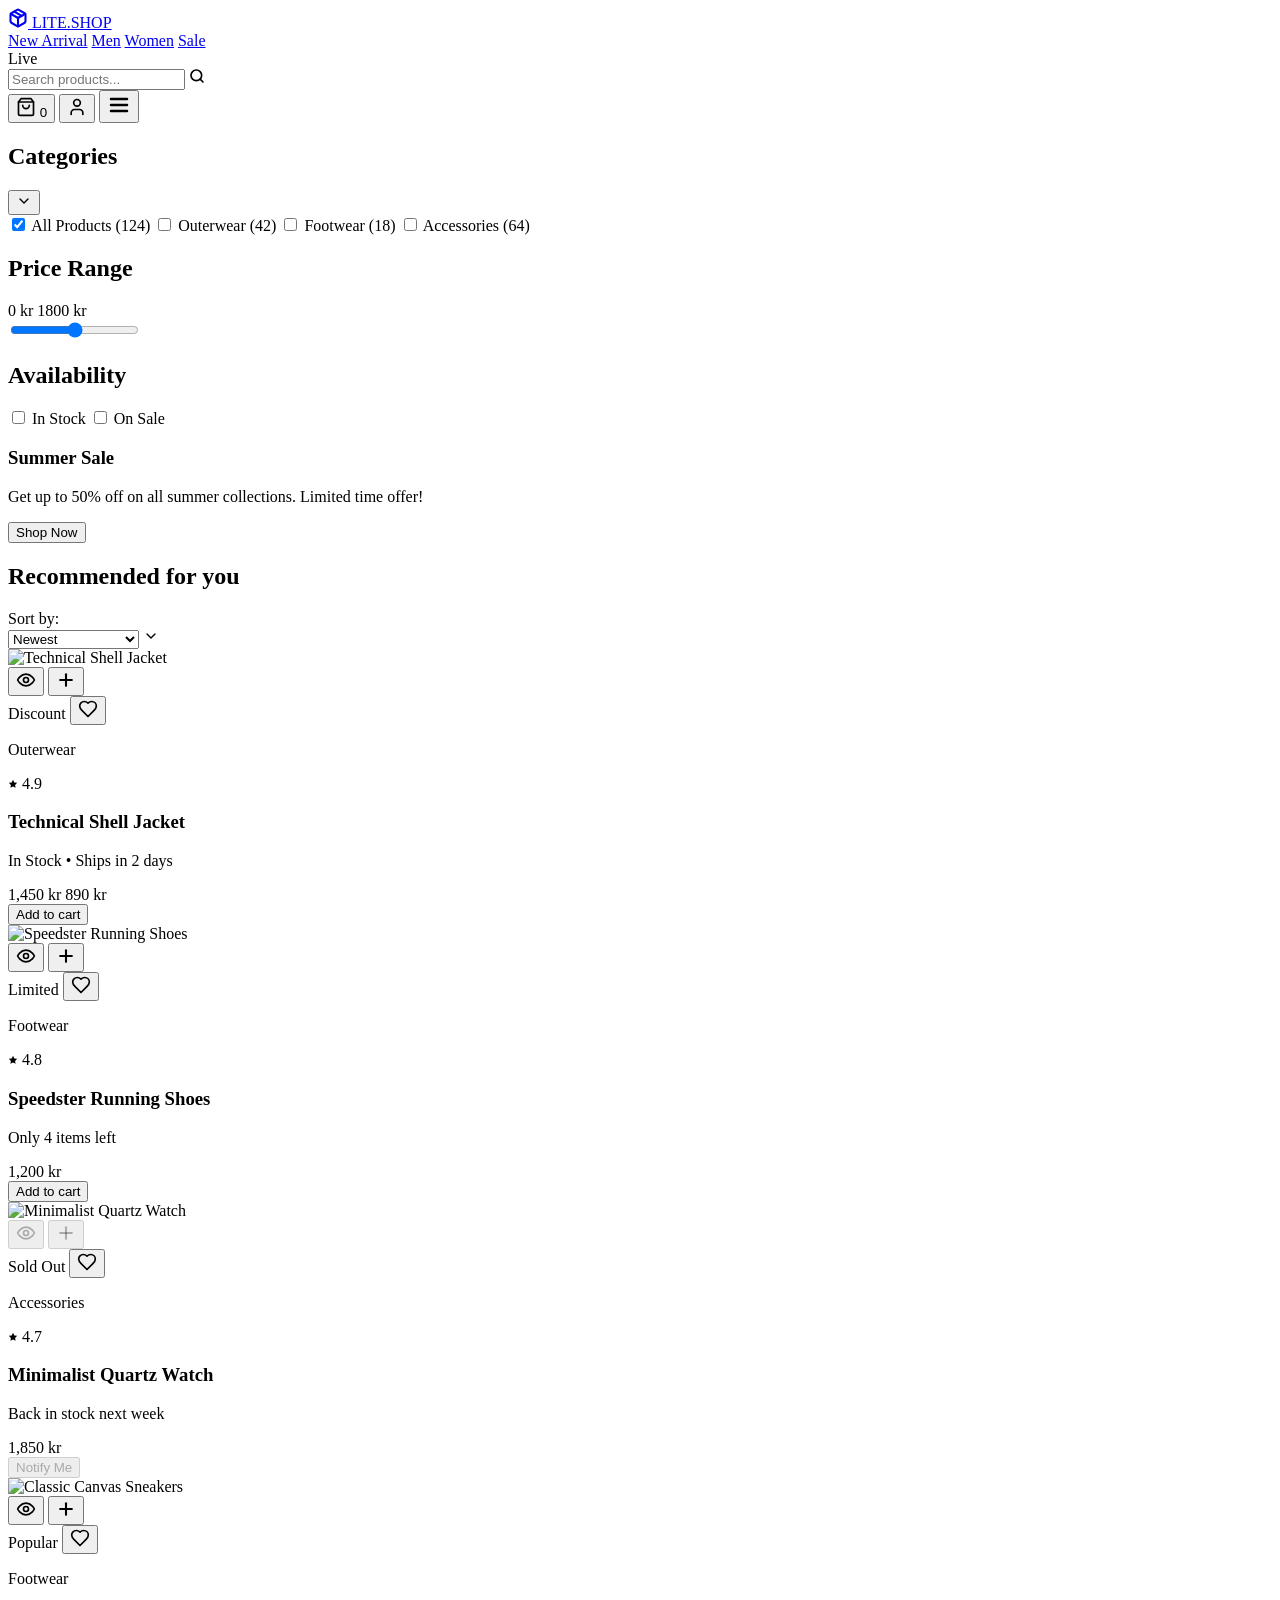
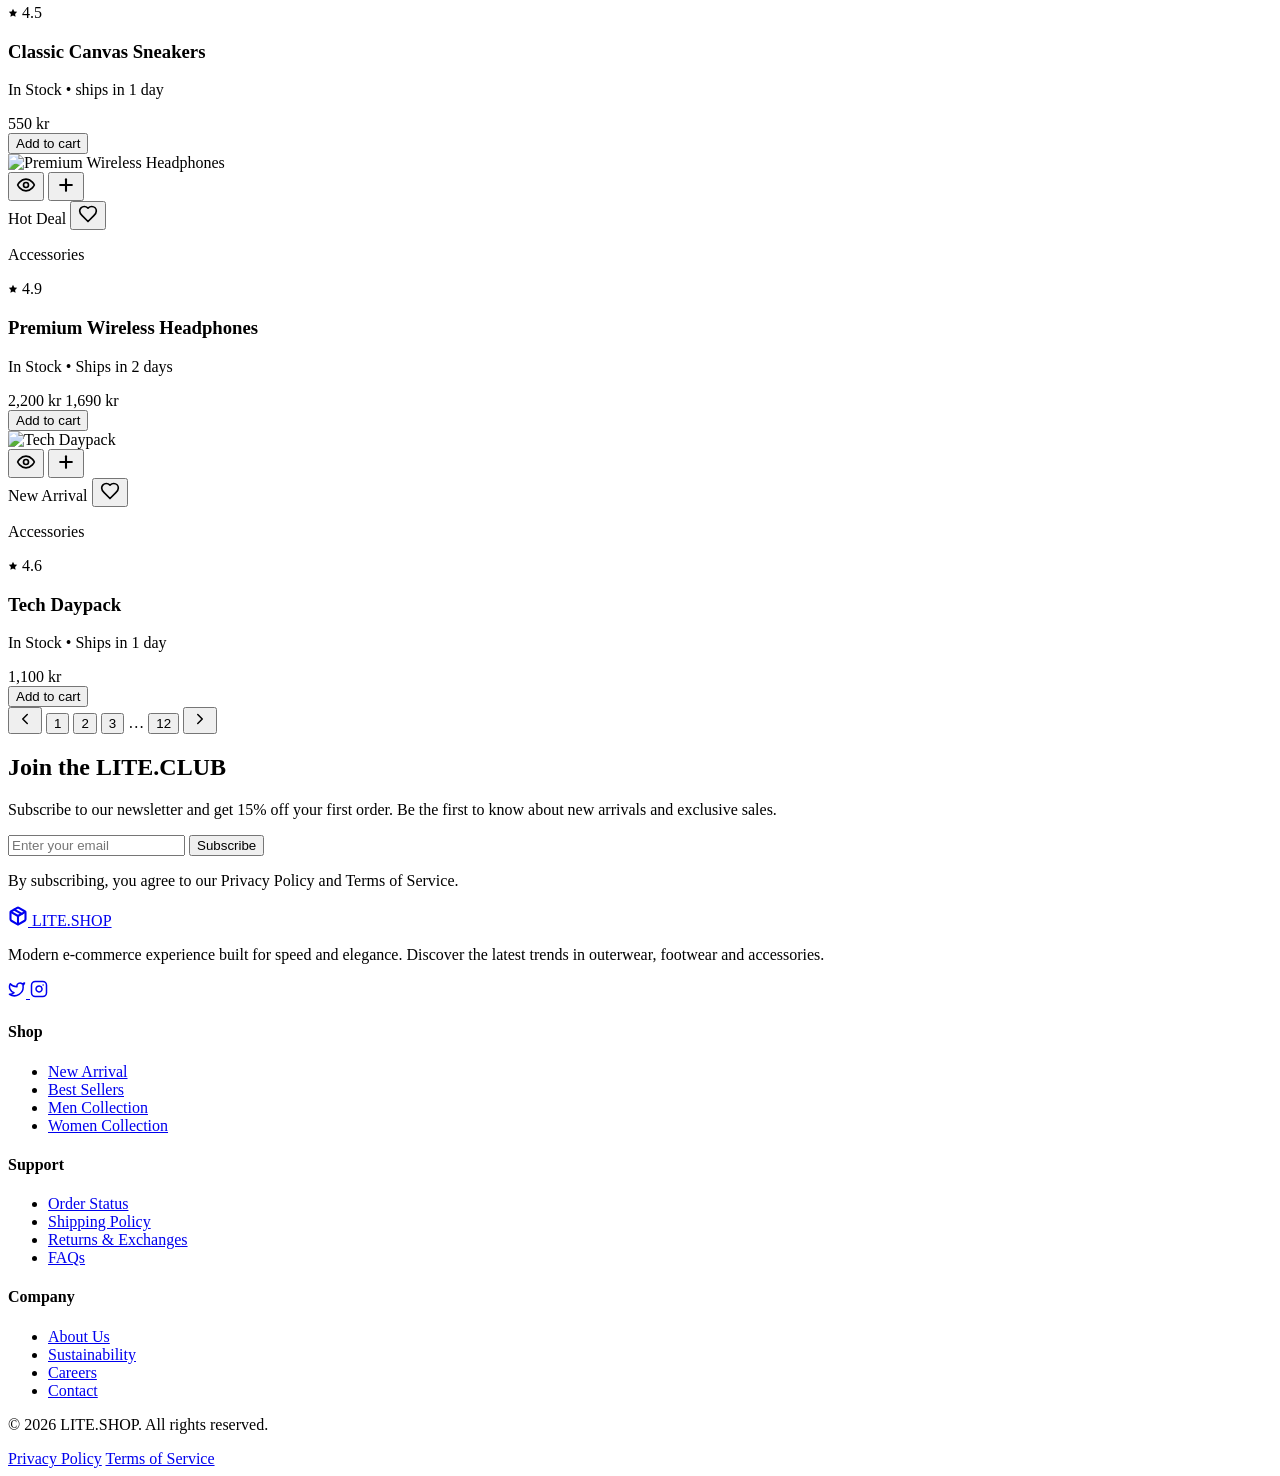
==== index.html @ edf7465b "Workshop files added" ====
<!-- 00-tailwind-css-presentation.html -->
<!doctype html>
<html lang="en">
<head>
    <meta charset="UTF-8"/>
    <meta name="viewport" content="width=device-width, initial-scale=1.0"/>
    <title>LITE.SHOP — Product Listing</title>

    <!-- Tailwind CDN (utilities) -->
    <script src="https://cdn.tailwindcss.com"></script>

</head>

<body class="min-h-screen bg-slate-100/30 text-slate-950 antialiased font-sans">
<!-- =========================================================
  Header
========================================================== -->
<header class="sticky top-0 z-40 border-b border-blue-700/30 bg-blue-600 shadow-lg shadow-blue-900/10">
    <div class="mx-auto max-w-7xl px-4 sm:px-6 lg:px-8">
        <div class="flex h-16 items-center justify-between">
            <!-- Logo -->
            <a href="#" class="flex items-center gap-2 font-bold tracking-tight text-white">
            <span class="inline-flex h-8 w-8 items-center justify-center rounded-lg bg-white text-blue-600 shadow-md">
              <svg xmlns="http://www.w3.org/2000/svg" width="20" height="20" viewBox="0 0 24 24" fill="none"
                   stroke="currentColor" stroke-width="2.5" stroke-linecap="round" stroke-linejoin="round"><path
                      d="m7.5 4.27 9 5.15"/><path
                      d="M21 8a2 2 0 0 0-1-1.73l-7-4a2 2 0 0 0-2 0l-7 4A2 2 0 0 0 3 8v8a2 2 0 0 0 1 1.73l7 4a2 2 0 0 0 2 0l7-4A2 2 0 0 0 21 16Z"/><path
                      d="m3.3 7 8.7 5 8.7-5"/><path d="M12 22V12"/></svg>
            </span>
                <span class="text-xl tracking-tighter uppercase font-black">LITE.SHOP</span>
            </a>

            <!-- Nav links -->
            <nav class="hidden md:flex items-center gap-8 text-sm font-bold text-blue-100">
                <a class="relative transition-colors duration-200 hover:text-white after:content-[''] after:absolute after:left-0 after:-bottom-1.5 after:w-full after:h-[2px] after:scale-x-0 after:origin-center after:bg-white after:transition-transform after:duration-300 hover:after:scale-x-100 after:rounded-full"
                   href="#">New Arrival</a>
                <a class="relative transition-colors duration-200 hover:text-white after:content-[''] after:absolute after:left-0 after:-bottom-1.5 after:w-full after:h-[2px] after:scale-x-0 after:origin-center after:bg-white after:transition-transform after:duration-300 hover:after:scale-x-100 after:rounded-full"
                   href="#">Men</a>
                <a class="relative transition-colors duration-200 hover:text-white after:content-[''] after:absolute after:left-0 after:-bottom-1.5 after:w-full after:h-[2px] after:scale-x-0 after:origin-center after:bg-white after:transition-transform after:duration-300 hover:after:scale-x-100 after:rounded-full"
                   href="#">Women</a>
                <a class="relative transition-colors duration-200 hover:text-white after:content-[''] after:absolute after:left-0 after:-bottom-1.5 after:w-full after:h-[2px] after:scale-x-0 after:origin-center after:bg-white after:transition-transform after:duration-300 hover:after:scale-x-100 after:rounded-full"
                   href="#">Sale</a>
            </nav>

            <!-- Right icons -->
            <div class="flex items-center gap-2">
                <!-- Status Indicator -->
                <div class="mr-4 hidden items-center gap-2 rounded-full bg-blue-500/30 px-3 py-1 lg:flex border border-blue-400/20">
                    <span class="relative flex h-2 w-2">
                        <span class="absolute inline-flex h-full w-full animate-ping rounded-full bg-blue-200 opacity-75"></span>
                        <span class="relative inline-flex h-2 w-2 rounded-full bg-blue-100"></span>
                    </span>
                    <span class="text-[10px] font-black uppercase tracking-widest text-blue-50">Live</span>
                </div>

                <!-- Search -->
                <div class="relative hidden sm:block">
                    <input id="search-input" type="text" placeholder="Search products..."
                           class="h-10 w-48 rounded-[0.75rem] bg-blue-500/30 pl-10 pr-4 text-xs font-medium text-blue-50 placeholder:text-blue-200/50 border border-blue-400/20 focus:bg-blue-500/50 focus:w-64 transition-all duration-300 outline-none">
                    <svg xmlns="http://www.w3.org/2000/svg" width="16" height="16" viewBox="0 0 24 24" fill="none"
                         stroke="currentColor" stroke-width="2.5" stroke-linecap="round" stroke-linejoin="round"
                         class="absolute left-3.5 top-3 text-blue-200">
                        <circle cx="11" cy="11" r="8"/>
                        <path d="m21 21-4.3-4.3"/>
                    </svg>
                </div>

                <!-- Cart -->
                <button type="button"
                        class="relative inline-flex h-10 w-10 items-center justify-center rounded-[0.75rem] bg-blue-500/30 text-blue-50 transition-all duration-200 hover:text-white hover:bg-blue-500/50 border border-blue-400/20"
                        aria-label="Cart" title="Cart">
                    <svg xmlns="http://www.w3.org/2000/svg" width="20" height="20" viewBox="0 0 24 24" fill="none"
                         stroke="currentColor" stroke-width="2" stroke-linecap="round" stroke-linejoin="round">
                        <path d="M6 2 3 6v14a2 2 0 0 0 2 2h14a2 2 0 0 0 2-2V6l-3-4Z"/>
                        <path d="M3 6h18"/>
                        <path d="M16 10a4 4 0 0 1-8 0"/>
                    </svg>
                    <!-- Cart Count Badge -->
                    <span id="cart-count"
                          class="absolute -top-1.5 -right-1.5 flex h-4 w-4 items-center justify-center rounded-full bg-red-500 text-[10px] font-bold text-white shadow-sm hidden">0</span>
                </button>

                <!-- User -->
                <button type="button"
                        class="inline-flex h-10 w-10 items-center justify-center rounded-[0.75rem] bg-blue-500/30 text-blue-50 transition-all duration-200 hover:text-white hover:bg-blue-500/50 border border-blue-400/20"
                        aria-label="Account" title="Account">
                    <svg xmlns="http://www.w3.org/2000/svg" width="20" height="20" viewBox="0 0 24 24" fill="none"
                         stroke="currentColor" stroke-width="2" stroke-linecap="round" stroke-linejoin="round">
                        <path d="M19 21v-2a4 4 0 0 0-4-4H9a4 4 0 0 0-4 4v2"/>
                        <circle cx="12" cy="7" r="4"/>
                    </svg>
                </button>

                <!-- Mobile Menu Button -->
                <button type="button"
                        class="md:hidden inline-flex h-10 w-10 items-center justify-center rounded-[0.75rem] bg-blue-500/30 text-blue-50 transition-all duration-200 hover:text-white hover:bg-blue-500/50 border border-blue-400/20"
                        aria-label="Menu" title="Menu">
                    <svg xmlns="http://www.w3.org/2000/svg" width="24" height="24" viewBox="0 0 24 24" fill="none"
                         stroke="currentColor" stroke-width="2.5" stroke-linecap="round" stroke-linejoin="round">
                        <line x1="4" x2="20" y1="12" y2="12"/>
                        <line x1="4" x2="20" y1="6" y2="6"/>
                        <line x1="4" x2="20" y1="18" y2="18"/>
                    </svg>
                </button>
            </div>
        </div>
    </div>
</header>

<!-- =========================================================
  Page Layout
========================================================== -->
<main class="mx-auto max-w-7xl px-4 py-6 sm:px-6 lg:px-8">
    <div class="grid grid-cols-1 gap-6 lg:grid-cols-12">
        <!-- =======================================================
          Sidebar Filters
        ======================================================== -->
        <aside class="lg:col-span-3 lg:sticky lg:top-20 self-start">
            <div class="border border-slate-200 rounded-[1.25rem] bg-slate-50/50 backdrop-blur-sm shadow-sm transition-all duration-300 hover:shadow-xl hover:border-blue-400 p-5">
                <!-- Categories -->
                <section aria-labelledby="filters-categories" class="space-y-4">
                    <div class="flex items-center justify-between">
                        <h2 id="filters-categories" class="text-sm font-bold text-slate-900">Categories</h2>
                        <button type="button" class="lg:hidden text-slate-400 hover:text-blue-600 transition-colors">
                            <svg xmlns="http://www.w3.org/2000/svg" width="16" height="16" viewBox="0 0 24 24"
                                 fill="none" stroke="currentColor" stroke-width="2" stroke-linecap="round"
                                 stroke-linejoin="round">
                                <path d="m6 9 6 6 6-6"/>
                            </svg>
                        </button>
                    </div>

                    <div class="space-y-3">
                        <label class="flex items-center gap-3 cursor-pointer select-none">
                            <input type="checkbox" value="all"
                                   class="category-filter h-[1.125rem] w-[1.125rem] rounded-[0.375rem] border border-slate-200 accent-blue-600 cursor-pointer"
                                   checked/>
                            <span class="flex-1 text-sm text-slate-700">All Products <span
                                    class="text-slate-400 font-normal">(124)</span></span>
                        </label>

                        <label class="flex items-center gap-3 cursor-pointer select-none">
                            <input type="checkbox" value="Outerwear"
                                   class="category-filter h-[1.125rem] w-[1.125rem] rounded-[0.375rem] border border-slate-200 accent-blue-600 cursor-pointer"/>
                            <span class="flex-1 text-sm text-slate-700 font-medium">Outerwear <span
                                    class="text-slate-400 font-normal">(42)</span></span>
                        </label>

                        <label class="flex items-center gap-3 cursor-pointer select-none">
                            <input type="checkbox" value="Footwear"
                                   class="category-filter h-[1.125rem] w-[1.125rem] rounded-[0.375rem] border border-slate-200 accent-blue-600 cursor-pointer"/>
                            <span class="flex-1 text-sm text-slate-700 font-medium">Footwear <span
                                    class="text-slate-400 font-normal">(18)</span></span>
                        </label>

                        <label class="flex items-center gap-3 cursor-pointer select-none">
                            <input type="checkbox" value="Accessories"
                                   class="category-filter h-[1.125rem] w-[1.125rem] rounded-[0.375rem] border border-slate-200 accent-blue-600 cursor-pointer"/>
                            <span class="flex-1 text-sm text-slate-700 font-medium">Accessories <span
                                    class="text-slate-400 font-normal">(64)</span></span>
                        </label>
                    </div>
                </section>

                <div class="my-5 h-px bg-slate-100"></div>

                <!-- Price Range -->
                <section aria-labelledby="filters-price" class="space-y-3">
                    <h2 id="filters-price" class="text-sm font-bold text-slate-900">Price Range</h2>

                    <div class="flex items-center justify-between text-xs text-slate-500">
                        <span>0 kr</span>
                        <span>1800 kr</span>
                    </div>

                    <input
                            type="range"
                            min="0"
                            max="1800"
                            value="900"
                            class="w-full accent-blue-500"
                            aria-label="Price range"
                    />
                </section>

                <div class="my-5 h-px bg-slate-100"></div>

                <!-- Availability -->
                <section aria-labelledby="filters-availability" class="space-y-4">
                    <h2 id="filters-availability" class="text-sm font-bold text-slate-900">Availability</h2>

                    <div class="space-y-3">
                        <label class="flex items-center gap-3 cursor-pointer select-none">
                            <input type="checkbox"
                                   class="h-[1.125rem] w-[1.125rem] rounded-[0.375rem] border border-slate-200 accent-blue-600 cursor-pointer"/>
                            <span class="flex-1 text-sm text-slate-700">In Stock</span>
                        </label>

                        <label class="flex items-center gap-3 cursor-pointer select-none">
                            <input type="checkbox"
                                   class="h-[1.125rem] w-[1.125rem] rounded-[0.375rem] border border-slate-200 accent-blue-600 cursor-pointer"/>
                            <span class="flex-1 text-sm text-slate-700">On Sale</span>
                        </label>
                    </div>
                </section>

                <!-- Promo Card -->
                <section class="mt-6">
                    <div class="rounded-[1.25rem] bg-gradient-to-br from-blue-600 to-amber-500 text-white overflow-hidden relative before:content-[''] before:absolute before:-top-[20%] before:-right-[10%] before:w-[200px] before:h-[200px] before:bg-[radial-gradient(circle,rgba(255,255,255,0.2)_0%,transparent_70%)] before:rounded-full p-6">
                        <h3 class="text-lg font-bold text-white">Summer Sale</h3>
                        <p class="mt-2 text-sm leading-relaxed opacity-90 text-white">
                            Get up to 50% off on all summer collections. Limited time offer!
                        </p>
                        <button type="button"
                                class="inline-flex items-center justify-center gap-2 rounded-[0.75rem] px-5 py-2.5 font-semibold bg-white text-blue-600 transition-all duration-200 hover:bg-slate-50 hover:shadow-lg hover:-translate-y-px mt-6 w-full shadow-lg border-none">
                            Shop Now
                        </button>
                    </div>
                </section>
            </div>
        </aside>

        <!-- =======================================================
          Main Content
        ======================================================== -->
        <section class="lg:col-span-9">
            <div class="border border-slate-200 rounded-[1.25rem] bg-slate-50/50 backdrop-blur-sm shadow-sm transition-all duration-300 hover:shadow-xl hover:border-blue-400 p-5">
                <!-- Title + Sort -->
                <div class="flex flex-col gap-3 sm:flex-row sm:items-center sm:justify-between">
                    <h1 class="text-xl font-bold tracking-tight text-slate-900">Recommended for you</h1>

                    <label class="inline-flex items-center gap-2 text-sm text-slate-600">
                        <span class="hidden sm:inline">Sort by:</span>
                        <div class="relative">
                            <select class="appearance-none border border-slate-200 bg-white rounded-[0.75rem] py-2 pl-3 pr-9 text-sm text-slate-950 transition-all duration-200 outline-none cursor-pointer focus:border-blue-400 focus:ring-4 focus:ring-blue-600/10">
                                <option selected>Newest</option>
                                <option>Price: Low to High</option>
                                <option>Price: High to Low</option>
                                <option>Best Selling</option>
                            </select>
                            <span class="pointer-events-none absolute inset-y-0 right-3 flex items-center text-slate-400">
                    <svg xmlns="http://www.w3.org/2000/svg" width="16" height="16" viewBox="0 0 24 24" fill="none"
                         stroke="currentColor" stroke-width="2" stroke-linecap="round" stroke-linejoin="round"><path
                            d="m6 9 6 6 6-6"/></svg>
                  </span>
                        </div>
                    </label>
                </div>

                <div class="mt-5 h-px bg-slate-100"></div>

                <!-- Product Grid -->
                <div id="product-grid" class="mt-6 grid grid-cols-1 gap-6 sm:grid-cols-2 lg:grid-cols-3">
                    <!-- Product Card 1 -->
                    <article
                            class="border border-slate-200 rounded-[1.25rem] bg-white p-3 transition-all duration-400 hover:border-blue-400 hover:shadow-[0_25px_50px_-12px_rgba(0,0,0,0.08)] hover:-translate-y-1.5 group">
                        <div class="relative overflow-hidden rounded-2xl bg-slate-100">
                            <img src="https://images.unsplash.com/photo-1551488831-00ddcb6c6bd3?auto=format&fit=crop&q=80&w=800"
                                 alt="Technical Shell Jacket"
                                 class="aspect-[4/5] w-full object-cover group-hover:scale-110 transition-transform duration-700"/>

                            <!-- Product Overlay Actions -->
                            <div class="absolute inset-0 bg-blue-600/10 opacity-0 group-hover:opacity-100 transition-opacity duration-300 flex items-center justify-center gap-3">
                                <button type="button"
                                        class="h-12 w-12 rounded-full bg-white text-slate-900 shadow-xl flex items-center justify-center translate-y-4 group-hover:translate-y-0 transition-transform duration-500 hover:bg-blue-600 hover:text-white"
                                        aria-label="Quick View">
                                    <svg xmlns="http://www.w3.org/2000/svg" width="20" height="20" viewBox="0 0 24 24"
                                         fill="none" stroke="currentColor" stroke-width="2" stroke-linecap="round"
                                         stroke-linejoin="round">
                                        <path d="M2 12s3-7 10-7 10 7 10 7-3 7-10 7-10-7-10-7Z"/>
                                        <circle cx="12" cy="12" r="3"/>
                                    </svg>
                                </button>
                                <button type="button"
                                        class="h-12 w-12 rounded-full bg-white text-slate-900 shadow-xl flex items-center justify-center translate-y-4 group-hover:translate-y-0 transition-transform duration-500 delay-75 hover:bg-blue-600 hover:text-white"
                                        aria-label="Add to cart">
                                    <svg xmlns="http://www.w3.org/2000/svg" width="20" height="20" viewBox="0 0 24 24"
                                         fill="none" stroke="currentColor" stroke-width="2.5" stroke-linecap="round"
                                         stroke-linejoin="round">
                                        <path d="M5 12h14"/>
                                        <path d="M12 5v14"/>
                                    </svg>
                                </button>
                            </div>

                            <!-- Badge -->
                            <span class="absolute left-3 top-3 px-3 py-1 text-[11px] font-bold rounded-full border border-rose-100/50 bg-rose-500/10 text-rose-600 backdrop-blur-md">Discount</span>

                            <!-- Favorite -->
                            <button type="button"
                                    class="absolute right-3 top-3 inline-flex h-10 w-10 items-center justify-center rounded-xl border border-slate-200/50 bg-white/70 text-slate-600 backdrop-blur-md transition-all duration-300 hover:bg-white hover:text-rose-500 hover:shadow-lg group/heart"
                                    aria-label="Add to favorites" title="Favorite">
                                <svg xmlns="http://www.w3.org/2000/svg" width="20" height="20" viewBox="0 0 24 24"
                                     fill="none" stroke="currentColor" stroke-width="2" stroke-linecap="round"
                                     stroke-linejoin="round"
                                     class="transition-colors group-hover/heart:fill-rose-500 group-hover/heart:stroke-rose-500">
                                    <path d="M19 14c1.49-1.46 3-3.21 3-5.5A5.5 5.5 0 0 0 16.5 3c-1.76 0-3 .5-4.5 2-1.5-1.5-2.74-2-4.5-2A5.5 5.5 0 0 0 2 8.5c0 2.3 1.5 4.05 3 5.5l7 7Z"/>
                                </svg>
                            </button>
                        </div>

                        <div class="mt-4 px-1 pb-2 space-y-1">
                            <div class="flex items-center justify-between">
                                <p class="text-[10px] font-black uppercase tracking-[0.15em] text-blue-600/70">
                                    Outerwear</p>
                                <div class="flex items-center gap-1">
                                    <svg xmlns="http://www.w3.org/2000/svg" width="10" height="10" viewBox="0 0 24 24"
                                         fill="currentColor" class="text-amber-400">
                                        <path d="M12 2l3.09 6.26L22 9.27l-5 4.87 1.18 6.88L12 17.77l-6.18 3.25L7 14.14 2 9.27l6.91-1.01L12 2z"/>
                                    </svg>
                                    <span class="text-[10px] font-bold text-slate-400">4.9</span>
                                </div>
                            </div>
                            <h3 class="text-sm font-bold text-slate-900 group-hover:text-blue-600 transition-colors">
                                Technical Shell Jacket</h3>
                            <p class="text-[11px] font-medium text-slate-500">In Stock • Ships in 2 days</p>

                            <div class="flex items-center justify-between gap-3 pt-3">
                                <div class="flex flex-col">
                                    <span class="text-[10px] text-slate-400 line-through font-medium leading-none">1,450 kr</span>
                                    <span class="text-lg font-black text-slate-900 tracking-tight">890 kr</span>
                                </div>

                                <button type="button"
                                        class="inline-flex h-10 items-center justify-center gap-2 rounded-xl bg-slate-900 px-5 text-xs font-bold text-white transition-all duration-300 hover:bg-blue-600 hover:shadow-lg hover:shadow-blue-200 active:scale-95 group/btn"
                                        aria-label="Add to cart">
                                    Add to cart
                                </button>
                            </div>
                        </div>
                    </article>

                    <!-- Product Card 2 -->
                    <article
                            class="border border-slate-200 rounded-[1.25rem] bg-white p-3 transition-all duration-400 hover:border-blue-400 hover:shadow-[0_25px_50px_-12px_rgba(0,0,0,0.08)] hover:-translate-y-1.5 group">
                        <div class="relative overflow-hidden rounded-2xl bg-slate-100">
                            <img src="https://images.unsplash.com/photo-1542291026-7eec264c27ff?auto=format&fit=crop&q=80&w=800"
                                 alt="Speedster Running Shoes"
                                 class="aspect-[4/5] w-full object-cover group-hover:scale-110 transition-transform duration-700"/>

                            <!-- Product Overlay Actions -->
                            <div class="absolute inset-0 bg-blue-600/10 opacity-0 group-hover:opacity-100 transition-opacity duration-300 flex items-center justify-center gap-3">
                                <button type="button"
                                        class="h-12 w-12 rounded-full bg-white text-slate-900 shadow-xl flex items-center justify-center translate-y-4 group-hover:translate-y-0 transition-transform duration-500 hover:bg-blue-600 hover:text-white"
                                        aria-label="Quick View">
                                    <svg xmlns="http://www.w3.org/2000/svg" width="20" height="20" viewBox="0 0 24 24"
                                         fill="none" stroke="currentColor" stroke-width="2" stroke-linecap="round"
                                         stroke-linejoin="round">
                                        <path d="M2 12s3-7 10-7 10 7 10 7-3 7-10 7-10-7-10-7Z"/>
                                        <circle cx="12" cy="12" r="3"/>
                                    </svg>
                                </button>
                                <button type="button"
                                        class="h-12 w-12 rounded-full bg-white text-slate-900 shadow-xl flex items-center justify-center translate-y-4 group-hover:translate-y-0 transition-transform duration-500 delay-75 hover:bg-blue-600 hover:text-white"
                                        aria-label="Add to cart">
                                    <svg xmlns="http://www.w3.org/2000/svg" width="20" height="20" viewBox="0 0 24 24"
                                         fill="none" stroke="currentColor" stroke-width="2.5" stroke-linecap="round"
                                         stroke-linejoin="round">
                                        <path d="M5 12h14"/>
                                        <path d="M12 5v14"/>
                                    </svg>
                                </button>
                            </div>

                            <span class="absolute left-3 top-3 px-3 py-1 text-[11px] font-bold rounded-full border border-amber-100/50 bg-amber-500/10 text-amber-600 backdrop-blur-md">Limited</span>

                            <!-- Favorite -->
                            <button type="button"
                                    class="absolute right-3 top-3 inline-flex h-10 w-10 items-center justify-center rounded-xl border border-slate-200/50 bg-white/70 text-slate-600 backdrop-blur-md transition-all duration-300 hover:bg-white hover:text-rose-500 hover:shadow-lg group/heart"
                                    aria-label="Add to favorites" title="Favorite">
                                <svg xmlns="http://www.w3.org/2000/svg" width="20" height="20" viewBox="0 0 24 24"
                                     fill="none" stroke="currentColor" stroke-width="2" stroke-linecap="round"
                                     stroke-linejoin="round"
                                     class="transition-colors group-hover/heart:fill-rose-500 group-hover/heart:stroke-rose-500">
                                    <path d="M19 14c1.49-1.46 3-3.21 3-5.5A5.5 5.5 0 0 0 16.5 3c-1.76 0-3 .5-4.5 2-1.5-1.5-2.74-2-4.5-2A5.5 5.5 0 0 0 2 8.5c0 2.3 1.5 4.05 3 5.5l7 7Z"/>
                                </svg>
                            </button>
                        </div>

                        <div class="mt-4 px-1 pb-2 space-y-1">
                            <div class="flex items-center justify-between">
                                <p class="text-[10px] font-black uppercase tracking-[0.15em] text-blue-600/70">
                                    Footwear</p>
                                <div class="flex items-center gap-1">
                                    <svg xmlns="http://www.w3.org/2000/svg" width="10" height="10" viewBox="0 0 24 24"
                                         fill="currentColor" class="text-amber-400">
                                        <path d="M12 2l3.09 6.26L22 9.27l-5 4.87 1.18 6.88L12 17.77l-6.18 3.25L7 14.14 2 9.27l6.91-1.01L12 2z"/>
                                    </svg>
                                    <span class="text-[10px] font-bold text-slate-400">4.8</span>
                                </div>
                            </div>
                            <h3 class="text-sm font-bold text-slate-900 group-hover:text-blue-600 transition-colors">
                                Speedster Running Shoes</h3>
                            <p class="text-[11px] font-medium text-amber-600">Only 4 items left</p>

                            <div class="flex items-center justify-between gap-3 pt-3">
                                <div class="flex flex-col">
                                    <span class="text-lg font-black text-slate-900 tracking-tight">1,200 kr</span>
                                </div>

                                <button type="button"
                                        class="inline-flex h-10 items-center justify-center gap-2 rounded-xl bg-slate-900 px-5 text-xs font-bold text-white transition-all duration-300 hover:bg-blue-600 hover:shadow-lg hover:shadow-blue-200 active:scale-95 group/btn"
                                        aria-label="Add to cart">
                                    Add to cart
                                </button>
                            </div>
                        </div>
                    </article>

                    <!-- Product Card 3 -->
                    <article
                            class="border border-slate-200 rounded-[1.25rem] bg-white p-3 transition-all duration-400 hover:border-blue-400 hover:shadow-[0_25px_50px_-12px_rgba(0,0,0,0.08)] hover:-translate-y-1.5 group">
                        <div class="relative overflow-hidden rounded-2xl bg-slate-100 grayscale opacity-80 group-hover:grayscale-0 group-hover:opacity-100 transition-all duration-500">
                            <img src="https://images.unsplash.com/photo-1523275335684-37898b6baf30?auto=format&fit=crop&q=80&w=800"
                                 alt="Minimalist Quartz Watch"
                                 class="aspect-[4/5] w-full object-cover group-hover:scale-110 transition-transform duration-700"/>

                            <!-- Product Overlay Actions -->
                            <div class="absolute inset-0 bg-slate-900/20 opacity-0 group-hover:opacity-100 transition-opacity duration-300 flex items-center justify-center gap-3">
                                <button type="button"
                                        class="h-12 w-12 rounded-full bg-white/80 text-slate-400 shadow-xl flex items-center justify-center translate-y-4 group-hover:translate-y-0 transition-transform duration-500 cursor-not-allowed"
                                        aria-label="Quick View" disabled>
                                    <svg xmlns="http://www.w3.org/2000/svg" width="20" height="20" viewBox="0 0 24 24"
                                         fill="none" stroke="currentColor" stroke-width="2" stroke-linecap="round"
                                         stroke-linejoin="round">
                                        <path d="M2 12s3-7 10-7 10 7 10 7-3 7-10 7-10-7-10-7Z"/>
                                        <circle cx="12" cy="12" r="3"/>
                                    </svg>
                                </button>
                                <button type="button"
                                        class="h-12 w-12 rounded-full bg-white/80 text-slate-400 shadow-xl flex items-center justify-center translate-y-4 group-hover:translate-y-0 transition-transform duration-500 delay-75 cursor-not-allowed"
                                        aria-label="Add to cart" disabled>
                                    <svg xmlns="http://www.w3.org/2000/svg" width="20" height="20" viewBox="0 0 24 24"
                                         fill="none" stroke="currentColor" stroke-width="2.5" stroke-linecap="round"
                                         stroke-linejoin="round">
                                        <path d="M5 12h14"/>
                                        <path d="M12 5v14"/>
                                    </svg>
                                </button>
                            </div>

                            <span class="absolute left-3 top-3 px-3 py-1 text-[11px] font-bold rounded-full border border-slate-200/50 bg-slate-900/60 text-white backdrop-blur-md">Sold Out</span>

                            <!-- Favorite -->
                            <button type="button"
                                    class="absolute right-3 top-3 inline-flex h-10 w-10 items-center justify-center rounded-xl border border-slate-200/50 bg-white/70 text-slate-600 backdrop-blur-md transition-all duration-300 hover:bg-white hover:text-rose-500 hover:shadow-lg group/heart"
                                    aria-label="Add to favorites" title="Favorite">
                                <svg xmlns="http://www.w3.org/2000/svg" width="20" height="20" viewBox="0 0 24 24"
                                     fill="none" stroke="currentColor" stroke-width="2" stroke-linecap="round"
                                     stroke-linejoin="round"
                                     class="transition-colors group-hover/heart:fill-rose-500 group-hover/heart:stroke-rose-500">
                                    <path d="M19 14c1.49-1.46 3-3.21 3-5.5A5.5 5.5 0 0 0 16.5 3c-1.76 0-3 .5-4.5 2-1.5-1.5-2.74-2-4.5-2A5.5 5.5 0 0 0 2 8.5c0 2.3 1.5 4.05 3 5.5l7 7Z"/>
                                </svg>
                            </button>
                        </div>

                        <div class="mt-4 px-1 pb-2 space-y-1">
                            <div class="flex items-center justify-between">
                                <p class="text-[10px] font-black uppercase tracking-[0.15em] text-blue-600/70">
                                    Accessories</p>
                                <div class="flex items-center gap-1">
                                    <svg xmlns="http://www.w3.org/2000/svg" width="10" height="10" viewBox="0 0 24 24"
                                         fill="currentColor" class="text-amber-400">
                                        <path d="M12 2l3.09 6.26L22 9.27l-5 4.87 1.18 6.88L12 17.77l-6.18 3.25L7 14.14 2 9.27l6.91-1.01L12 2z"/>
                                    </svg>
                                    <span class="text-[10px] font-bold text-slate-400">4.7</span>
                                </div>
                            </div>
                            <h3 class="text-sm font-bold text-slate-900 group-hover:text-blue-600 transition-colors">
                                Minimalist Quartz Watch</h3>
                            <p class="text-[11px] font-medium text-slate-400 italic">Back in stock next week</p>

                            <div class="flex items-center justify-between gap-3 pt-3">
                                <div class="flex flex-col">
                                    <span class="text-lg font-black text-slate-400 tracking-tight">1,850 kr</span>
                                </div>

                                <button type="button"
                                        class="inline-flex h-10 items-center justify-center gap-2 rounded-xl bg-slate-100 px-5 text-xs font-bold text-slate-400 transition-all duration-300 cursor-not-allowed"
                                        aria-label="Add to cart" disabled>
                                    Notify Me
                                </button>
                            </div>
                        </div>
                    </article>

                    <!-- Product Card 4 -->
                    <article
                            class="border border-slate-200 rounded-[1.25rem] bg-white p-3 transition-all duration-400 hover:border-blue-400 hover:shadow-[0_25px_50px_-12px_rgba(0,0,0,0.08)] hover:-translate-y-1.5 group">
                        <div class="relative overflow-hidden rounded-2xl bg-slate-100">
                            <img src="https://images.unsplash.com/photo-1525966222134-fcfa99b8ae77?auto=format&fit=crop&q=80&w=800"
                                 alt="Classic Canvas Sneakers"
                                 class="aspect-[4/5] w-full object-cover group-hover:scale-110 transition-transform duration-700"/>

                            <!-- Product Overlay Actions -->
                            <div class="absolute inset-0 bg-blue-600/10 opacity-0 group-hover:opacity-100 transition-opacity duration-300 flex items-center justify-center gap-3">
                                <button type="button"
                                        class="h-12 w-12 rounded-full bg-white text-slate-900 shadow-xl flex items-center justify-center translate-y-4 group-hover:translate-y-0 transition-transform duration-500 hover:bg-blue-600 hover:text-white"
                                        aria-label="Quick View">
                                    <svg xmlns="http://www.w3.org/2000/svg" width="20" height="20" viewBox="0 0 24 24"
                                         fill="none" stroke="currentColor" stroke-width="2" stroke-linecap="round"
                                         stroke-linejoin="round">
                                        <path d="M2 12s3-7 10-7 10 7 10 7-3 7-10 7-10-7-10-7Z"/>
                                        <circle cx="12" cy="12" r="3"/>
                                    </svg>
                                </button>
                                <button type="button"
                                        class="h-12 w-12 rounded-full bg-white text-slate-900 shadow-xl flex items-center justify-center translate-y-4 group-hover:translate-y-0 transition-transform duration-500 delay-75 hover:bg-blue-600 hover:text-white"
                                        aria-label="Add to cart">
                                    <svg xmlns="http://www.w3.org/2000/svg" width="20" height="20" viewBox="0 0 24 24"
                                         fill="none" stroke="currentColor" stroke-width="2.5" stroke-linecap="round"
                                         stroke-linejoin="round">
                                        <path d="M5 12h14"/>
                                        <path d="M12 5v14"/>
                                    </svg>
                                </button>
                            </div>

                            <span class="absolute left-3 top-3 px-3 py-1 text-[11px] font-bold rounded-full border border-blue-100/50 bg-blue-500/10 text-blue-600 backdrop-blur-md">Popular</span>

                            <!-- Favorite -->
                            <button type="button"
                                    class="absolute right-3 top-3 inline-flex h-10 w-10 items-center justify-center rounded-xl border border-slate-200/50 bg-white/70 text-slate-600 backdrop-blur-md transition-all duration-300 hover:bg-white hover:text-rose-500 hover:shadow-lg group/heart"
                                    aria-label="Add to favorites" title="Favorite">
                                <svg xmlns="http://www.w3.org/2000/svg" width="20" height="20" viewBox="0 0 24 24"
                                     fill="none" stroke="currentColor" stroke-width="2" stroke-linecap="round"
                                     stroke-linejoin="round"
                                     class="transition-colors group-hover/heart:fill-rose-500 group-hover/heart:stroke-rose-500">
                                    <path d="M19 14c1.49-1.46 3-3.21 3-5.5A5.5 5.5 0 0 0 16.5 3c-1.76 0-3 .5-4.5 2-1.5-1.5-2.74-2-4.5-2A5.5 5.5 0 0 0 2 8.5c0 2.3 1.5 4.05 3 5.5l7 7Z"/>
                                </svg>
                            </button>
                        </div>

                        <div class="mt-4 px-1 pb-2 space-y-1">
                            <div class="flex items-center justify-between">
                                <p class="text-[10px] font-black uppercase tracking-[0.15em] text-blue-600/70">
                                    Footwear</p>
                                <div class="flex items-center gap-1">
                                    <svg xmlns="http://www.w3.org/2000/svg" width="10" height="10" viewBox="0 0 24 24"
                                         fill="currentColor" class="text-amber-400">
                                        <path d="M12 2l3.09 6.26L22 9.27l-5 4.87 1.18 6.88L12 17.77l-6.18 3.25L7 14.14 2 9.27l6.91-1.01L12 2z"/>
                                    </svg>
                                    <span class="text-[10px] font-bold text-slate-400">4.5</span>
                                </div>
                            </div>
                            <h3 class="text-sm font-bold text-slate-900 group-hover:text-blue-600 transition-colors">
                                Classic Canvas Sneakers</h3>
                            <p class="text-[11px] font-medium text-slate-500">In Stock • ships in 1 day</p>

                            <div class="flex items-center justify-between gap-3 pt-3">
                                <div class="flex flex-col">
                                    <span class="text-lg font-black text-slate-900 tracking-tight">550 kr</span>
                                </div>

                                <button type="button"
                                        class="inline-flex h-10 items-center justify-center gap-2 rounded-xl bg-slate-900 px-5 text-xs font-bold text-white transition-all duration-300 hover:bg-blue-600 hover:shadow-lg hover:shadow-blue-200 active:scale-95 group/btn"
                                        aria-label="Add to cart">
                                    Add to cart
                                </button>
                            </div>
                        </div>
                    </article>

                    <!-- Product Card 5 -->
                    <article
                            class="border border-slate-200 rounded-[1.25rem] bg-white p-3 transition-all duration-400 hover:border-blue-400 hover:shadow-[0_25px_50px_-12px_rgba(0,0,0,0.08)] hover:-translate-y-1.5 group">
                        <div class="relative overflow-hidden rounded-2xl bg-slate-100">
                            <img src="https://images.unsplash.com/photo-1505740420928-5e560c06d30e?auto=format&fit=crop&q=80&w=800"
                                 alt="Premium Wireless Headphones"
                                 class="aspect-[4/5] w-full object-cover group-hover:scale-110 transition-transform duration-700"/>

                            <!-- Product Overlay Actions -->
                            <div class="absolute inset-0 bg-blue-600/10 opacity-0 group-hover:opacity-100 transition-opacity duration-300 flex items-center justify-center gap-3">
                                <button type="button"
                                        class="h-12 w-12 rounded-full bg-white text-slate-900 shadow-xl flex items-center justify-center translate-y-4 group-hover:translate-y-0 transition-transform duration-500 hover:bg-blue-600 hover:text-white"
                                        aria-label="Quick View">
                                    <svg xmlns="http://www.w3.org/2000/svg" width="20" height="20" viewBox="0 0 24 24"
                                         fill="none" stroke="currentColor" stroke-width="2" stroke-linecap="round"
                                         stroke-linejoin="round">
                                        <path d="M2 12s3-7 10-7 10 7 10 7-3 7-10 7-10-7-10-7Z"/>
                                        <circle cx="12" cy="12" r="3"/>
                                    </svg>
                                </button>
                                <button type="button"
                                        class="h-12 w-12 rounded-full bg-white text-slate-900 shadow-xl flex items-center justify-center translate-y-4 group-hover:translate-y-0 transition-transform duration-500 delay-75 hover:bg-blue-600 hover:text-white"
                                        aria-label="Add to cart">
                                    <svg xmlns="http://www.w3.org/2000/svg" width="20" height="20" viewBox="0 0 24 24"
                                         fill="none" stroke="currentColor" stroke-width="2.5" stroke-linecap="round"
                                         stroke-linejoin="round">
                                        <path d="M5 12h14"/>
                                        <path d="M12 5v14"/>
                                    </svg>
                                </button>
                            </div>

                            <span class="absolute left-3 top-3 px-3 py-1 text-[11px] font-bold rounded-full border border-rose-100/50 bg-rose-500/10 text-rose-600 backdrop-blur-md">Hot Deal</span>

                            <!-- Favorite -->
                            <button type="button"
                                    class="absolute right-3 top-3 inline-flex h-10 w-10 items-center justify-center rounded-xl border border-slate-200/50 bg-white/70 text-slate-600 backdrop-blur-md transition-all duration-300 hover:bg-white hover:text-rose-500 hover:shadow-lg group/heart"
                                    aria-label="Add to favorites" title="Favorite">
                                <svg xmlns="http://www.w3.org/2000/svg" width="20" height="20" viewBox="0 0 24 24"
                                     fill="none" stroke="currentColor" stroke-width="2" stroke-linecap="round"
                                     stroke-linejoin="round"
                                     class="transition-colors group-hover/heart:fill-rose-500 group-hover/heart:stroke-rose-500">
                                    <path d="M19 14c1.49-1.46 3-3.21 3-5.5A5.5 5.5 0 0 0 16.5 3c-1.76 0-3 .5-4.5 2-1.5-1.5-2.74-2-4.5-2A5.5 5.5 0 0 0 2 8.5c0 2.3 1.5 4.05 3 5.5l7 7Z"/>
                                </svg>
                            </button>
                        </div>

                        <div class="mt-4 px-1 pb-2 space-y-1">
                            <div class="flex items-center justify-between">
                                <p class="text-[10px] font-black uppercase tracking-[0.15em] text-blue-600/70">
                                    Accessories</p>
                                <div class="flex items-center gap-1">
                                    <svg xmlns="http://www.w3.org/2000/svg" width="10" height="10" viewBox="0 0 24 24"
                                         fill="currentColor" class="text-amber-400">
                                        <path d="M12 2l3.09 6.26L22 9.27l-5 4.87 1.18 6.88L12 17.77l-6.18 3.25L7 14.14 2 9.27l6.91-1.01L12 2z"/>
                                    </svg>
                                    <span class="text-[10px] font-bold text-slate-400">4.9</span>
                                </div>
                            </div>
                            <h3 class="text-sm font-bold text-slate-900 group-hover:text-blue-600 transition-colors">
                                Premium Wireless Headphones</h3>
                            <p class="text-[11px] font-medium text-slate-500">In Stock • Ships in 2 days</p>

                            <div class="flex items-center justify-between gap-3 pt-3">
                                <div class="flex flex-col">
                                    <span class="text-[10px] text-slate-400 line-through font-medium leading-none">2,200 kr</span>
                                    <span class="text-lg font-black text-slate-900 tracking-tight">1,690 kr</span>
                                </div>

                                <button type="button"
                                        class="inline-flex h-10 items-center justify-center gap-2 rounded-xl bg-slate-900 px-5 text-xs font-bold text-white transition-all duration-300 hover:bg-blue-600 hover:shadow-lg hover:shadow-blue-200 active:scale-95 group/btn"
                                        aria-label="Add to cart">
                                    Add to cart
                                </button>
                            </div>
                        </div>
                    </article>

                    <!-- Product Card 6 -->
                    <article
                            class="border border-slate-200 rounded-[1.25rem] bg-white p-3 transition-all duration-400 hover:border-blue-400 hover:shadow-[0_25px_50px_-12px_rgba(0,0,0,0.08)] hover:-translate-y-1.5 group">
                        <div class="relative overflow-hidden rounded-2xl bg-slate-100">
                            <img src="https://images.unsplash.com/photo-1553062407-98eeb64c6a62?auto=format&fit=crop&q=80&w=800"
                                 alt="Tech Daypack"
                                 class="aspect-[4/5] w-full object-cover group-hover:scale-110 transition-transform duration-700"/>

                            <!-- Product Overlay Actions -->
                            <div class="absolute inset-0 bg-blue-600/10 opacity-0 group-hover:opacity-100 transition-opacity duration-300 flex items-center justify-center gap-3">
                                <button type="button"
                                        class="h-12 w-12 rounded-full bg-white text-slate-900 shadow-xl flex items-center justify-center translate-y-4 group-hover:translate-y-0 transition-transform duration-500 hover:bg-blue-600 hover:text-white"
                                        aria-label="Quick View">
                                    <svg xmlns="http://www.w3.org/2000/svg" width="20" height="20" viewBox="0 0 24 24"
                                         fill="none" stroke="currentColor" stroke-width="2" stroke-linecap="round"
                                         stroke-linejoin="round">
                                        <path d="M2 12s3-7 10-7 10 7 10 7-3 7-10 7-10-7-10-7Z"/>
                                        <circle cx="12" cy="12" r="3"/>
                                    </svg>
                                </button>
                                <button type="button"
                                        class="h-12 w-12 rounded-full bg-white text-slate-900 shadow-xl flex items-center justify-center translate-y-4 group-hover:translate-y-0 transition-transform duration-500 delay-75 hover:bg-blue-600 hover:text-white"
                                        aria-label="Add to cart">
                                    <svg xmlns="http://www.w3.org/2000/svg" width="20" height="20" viewBox="0 0 24 24"
                                         fill="none" stroke="currentColor" stroke-width="2.5" stroke-linecap="round"
                                         stroke-linejoin="round">
                                        <path d="M5 12h14"/>
                                        <path d="M12 5v14"/>
                                    </svg>
                                </button>
                            </div>

                            <span class="absolute left-3 top-3 px-3 py-1 text-[11px] font-bold rounded-full border border-amber-100/50 bg-amber-500/10 text-amber-600 backdrop-blur-md">New Arrival</span>

                            <!-- Favorite -->
                            <button type="button"
                                    class="absolute right-3 top-3 inline-flex h-10 w-10 items-center justify-center rounded-xl border border-slate-200/50 bg-white/70 text-slate-600 backdrop-blur-md transition-all duration-300 hover:bg-white hover:text-rose-500 hover:shadow-lg group/heart"
                                    aria-label="Add to favorites" title="Favorite">
                                <svg xmlns="http://www.w3.org/2000/svg" width="20" height="20" viewBox="0 0 24 24"
                                     fill="none" stroke="currentColor" stroke-width="2" stroke-linecap="round"
                                     stroke-linejoin="round"
                                     class="transition-colors group-hover/heart:fill-rose-500 group-hover/heart:stroke-rose-500">
                                    <path d="M19 14c1.49-1.46 3-3.21 3-5.5A5.5 5.5 0 0 0 16.5 3c-1.76 0-3 .5-4.5 2-1.5-1.5-2.74-2-4.5-2A5.5 5.5 0 0 0 2 8.5c0 2.3 1.5 4.05 3 5.5l7 7Z"/>
                                </svg>
                            </button>
                        </div>

                        <div class="mt-4 px-1 pb-2 space-y-1">
                            <div class="flex items-center justify-between">
                                <p class="text-[10px] font-black uppercase tracking-[0.15em] text-blue-600/70">
                                    Accessories</p>
                                <div class="flex items-center gap-1">
                                    <svg xmlns="http://www.w3.org/2000/svg" width="10" height="10" viewBox="0 0 24 24"
                                         fill="currentColor" class="text-amber-400">
                                        <path d="M12 2l3.09 6.26L22 9.27l-5 4.87 1.18 6.88L12 17.77l-6.18 3.25L7 14.14 2 9.27l6.91-1.01L12 2z"/>
                                    </svg>
                                    <span class="text-[10px] font-bold text-slate-400">4.6</span>
                                </div>
                            </div>
                            <h3 class="text-sm font-bold text-slate-900 group-hover:text-blue-600 transition-colors">
                                Tech Daypack</h3>
                            <p class="text-[11px] font-medium text-slate-500">In Stock • Ships in 1 day</p>

                            <div class="flex items-center justify-between gap-3 pt-3">
                                <div class="flex flex-col">
                                    <span class="text-lg font-black text-slate-900 tracking-tight">1,100 kr</span>
                                </div>

                                <button type="button"
                                        class="inline-flex h-10 items-center justify-center gap-2 rounded-xl bg-slate-900 px-5 text-xs font-bold text-white transition-all duration-300 hover:bg-blue-600 hover:shadow-lg hover:shadow-blue-200 active:scale-95 group/btn"
                                        aria-label="Add to cart">
                                    Add to cart
                                </button>
                            </div>
                        </div>
                    </article>
                </div>

                <!-- Pagination -->
                <nav class="mt-8 flex items-center justify-center gap-2" aria-label="Pagination">
                    <button type="button"
                            class="inline-flex h-9 w-9 items-center justify-center rounded-lg border border-slate-200 bg-white text-slate-500 font-medium transition-all duration-200 hover:border-blue-400 hover:text-blue-600 hover:bg-blue-50"
                            aria-label="Previous page" title="Previous">
                        <svg xmlns="http://www.w3.org/2000/svg" width="18" height="18" viewBox="0 0 24 24" fill="none"
                             stroke="currentColor" stroke-width="2" stroke-linecap="round" stroke-linejoin="round">
                            <path d="m15 18-6-6 6-6"/>
                        </svg>
                    </button>

                    <button type="button"
                            class="inline-flex h-9 w-9 items-center justify-center rounded-lg border border-blue-600 bg-blue-600 text-white font-medium transition-all duration-200"
                            aria-current="page">1
                    </button>
                    <button type="button"
                            class="inline-flex h-9 w-9 items-center justify-center rounded-lg border border-slate-200 bg-white text-slate-500 font-medium transition-all duration-200 hover:border-blue-400 hover:text-blue-600 hover:bg-blue-50">
                        2
                    </button>
                    <button type="button"
                            class="inline-flex h-9 w-9 items-center justify-center rounded-lg border border-slate-200 bg-white text-slate-500 font-medium transition-all duration-200 hover:border-blue-400 hover:text-blue-600 hover:bg-blue-50">
                        3
                    </button>
                    <span class="px-2 text-sm text-slate-400">…</span>
                    <button type="button"
                            class="inline-flex h-9 w-9 items-center justify-center rounded-lg border border-slate-200 bg-white text-slate-500 font-medium transition-all duration-200 hover:border-blue-400 hover:text-blue-600 hover:bg-blue-50">
                        12
                    </button>

                    <button type="button"
                            class="inline-flex h-9 w-9 items-center justify-center rounded-lg border border-slate-200 bg-white text-slate-500 font-medium transition-all duration-200 hover:border-blue-400 hover:text-blue-600 hover:bg-blue-50"
                            aria-label="Next page" title="Next">
                        <svg xmlns="http://www.w3.org/2000/svg" width="18" height="18" viewBox="0 0 24 24" fill="none"
                             stroke="currentColor" stroke-width="2" stroke-linecap="round" stroke-linejoin="round">
                            <path d="m9 18 6-6-6-6"/>
                        </svg>
                    </button>
                </nav>
            </div>
        </section>
    </div>
</main>

<!-- =========================================================
  Newsletter & Footer
========================================================== -->
<section class="mt-12 bg-slate-900 py-16 text-white overflow-hidden relative">
    <!-- Decorative element -->
    <div class="absolute -left-20 -top-20 h-64 w-64 rounded-full bg-blue-600/20 blur-3xl"></div>
    <div class="absolute -right-20 -bottom-20 h-64 w-64 rounded-full bg-amber-500/10 blur-3xl"></div>

    <div class="mx-auto max-w-7xl px-4 sm:px-6 lg:px-8 relative z-10">
        <div class="flex flex-col items-center text-center lg:flex-row lg:text-left lg:justify-between gap-10">
            <div class="max-w-xl space-y-4">
                <h2 class="text-3xl font-black tracking-tight sm:text-4xl uppercase italic">Join the LITE.CLUB</h2>
                <p class="text-slate-400 font-medium leading-relaxed">
                    Subscribe to our newsletter and get <span
                        class="text-white font-bold underline decoration-blue-500 decoration-2 underline-offset-4">15% off</span>
                    your first order.
                    Be the first to know about new arrivals and exclusive sales.
                </p>
            </div>

            <form class="w-full max-w-md">
                <div class="flex flex-col gap-3 sm:flex-row">
                    <input type="email" placeholder="Enter your email"
                           class="flex-1 rounded-[1rem] bg-white/5 border border-white/10 px-5 py-4 text-sm font-medium text-white placeholder:text-slate-500 outline-none transition-all focus:bg-white/10 focus:ring-2 focus:ring-blue-500/50"
                           required>
                    <button type="submit"
                            class="rounded-[1rem] bg-blue-600 px-8 py-4 text-sm font-black uppercase tracking-widest text-white transition-all hover:bg-blue-500 hover:shadow-[0_0_20px_rgba(37,99,235,0.4)] active:scale-95">
                        Subscribe
                    </button>
                </div>
                <p class="mt-3 text-[10px] text-slate-500 italic">By subscribing, you agree to our Privacy Policy and
                    Terms of Service.</p>
            </form>
        </div>
    </div>
</section>

<footer class="bg-white pt-20 pb-10 border-t border-slate-200">
    <div class="mx-auto max-w-7xl px-4 sm:px-6 lg:px-8">
        <div class="grid grid-cols-2 gap-12 md:grid-cols-4 lg:grid-cols-5">
            <!-- Brand Column -->
            <div class="col-span-2 lg:col-span-2 space-y-6">
                <a href="#" class="flex items-center gap-2 font-bold tracking-tight text-slate-900">
                    <span class="inline-flex h-8 w-8 items-center justify-center rounded-lg bg-blue-600 text-white shadow-lg">
                        <svg xmlns="http://www.w3.org/2000/svg" width="20" height="20" viewBox="0 0 24 24" fill="none"
                             stroke="currentColor" stroke-width="2.5" stroke-linecap="round" stroke-linejoin="round"><path
                                d="m7.5 4.27 9 5.15"/><path
                                d="M21 8a2 2 0 0 0-1-1.73l-7-4a2 2 0 0 0-2 0l-7 4A2 2 0 0 0 3 8v8a2 2 0 0 0 1 1.73l7 4a2 2 0 0 0 2 0l7-4A2 2 0 0 0 21 16Z"/><path
                                d="m3.3 7 8.7 5 8.7-5"/><path d="M12 22V12"/></svg>
                    </span>
                    <span class="text-xl tracking-tighter uppercase font-black">LITE.SHOP</span>
                </a>
                <p class="max-w-xs text-sm text-slate-500 leading-relaxed font-medium">
                    Modern e-commerce experience built for speed and elegance. Discover the latest trends in outerwear,
                    footwear and accessories.
                </p>
                <div class="flex items-center gap-4">
                    <a href="#"
                       class="h-10 w-10 flex items-center justify-center rounded-full bg-slate-100 text-slate-600 transition-colors hover:bg-blue-600 hover:text-white"
                       aria-label="Twitter">
                        <svg xmlns="http://www.w3.org/2000/svg" width="18" height="18" viewBox="0 0 24 24" fill="none"
                             stroke="currentColor" stroke-width="2" stroke-linecap="round" stroke-linejoin="round">
                            <path d="M22 4s-.7 2.1-2 3.4c1.6 10-9.4 17.3-18 11.6 2.2.1 4.4-.6 6-2C3 15.5.5 9.6 3 5c2.2 2.6 5.6 4.1 9 4-.9-4.2 4-6.6 7-3.8 1.1 0 3-1.2 3-1.2z"/>
                        </svg>
                    </a>
                    <a href="#"
                       class="h-10 w-10 flex items-center justify-center rounded-full bg-slate-100 text-slate-600 transition-colors hover:bg-blue-600 hover:text-white"
                       aria-label="Instagram">
                        <svg xmlns="http://www.w3.org/2000/svg" width="18" height="18" viewBox="0 0 24 24" fill="none"
                             stroke="currentColor" stroke-width="2" stroke-linecap="round" stroke-linejoin="round">
                            <rect width="20" height="20" x="2" y="2" rx="5" ry="5"/>
                            <path d="M16 11.37A4 4 0 1 1 12.63 8 4 4 0 0 1 16 11.37z"/>
                            <line x1="17.5" x2="17.51" y1="6.5" y2="6.5"/>
                        </svg>
                    </a>
                </div>
            </div>

            <!-- Links Column 1 -->
            <div class="space-y-6">
                <h4 class="text-xs font-black uppercase tracking-[0.2em] text-slate-900">Shop</h4>
                <ul class="space-y-4 text-sm font-bold text-slate-500">
                    <li><a href="#" class="transition-colors hover:text-blue-600">New Arrival</a></li>
                    <li><a href="#" class="transition-colors hover:text-blue-600">Best Sellers</a></li>
                    <li><a href="#" class="transition-colors hover:text-blue-600">Men Collection</a></li>
                    <li><a href="#" class="transition-colors hover:text-blue-600">Women Collection</a></li>
                </ul>
            </div>

            <!-- Links Column 2 -->
            <div class="space-y-6">
                <h4 class="text-xs font-black uppercase tracking-[0.2em] text-slate-900">Support</h4>
                <ul class="space-y-4 text-sm font-bold text-slate-500">
                    <li><a href="#" class="transition-colors hover:text-blue-600">Order Status</a></li>
                    <li><a href="#" class="transition-colors hover:text-blue-600">Shipping Policy</a></li>
                    <li><a href="#" class="transition-colors hover:text-blue-600">Returns & Exchanges</a></li>
                    <li><a href="#" class="transition-colors hover:text-blue-600">FAQs</a></li>
                </ul>
            </div>

            <!-- Links Column 3 -->
            <div class="space-y-6">
                <h4 class="text-xs font-black uppercase tracking-[0.2em] text-slate-900">Company</h4>
                <ul class="space-y-4 text-sm font-bold text-slate-500">
                    <li><a href="#" class="transition-colors hover:text-blue-600">About Us</a></li>
                    <li><a href="#" class="transition-colors hover:text-blue-600">Sustainability</a></li>
                    <li><a href="#" class="transition-colors hover:text-blue-600">Careers</a></li>
                    <li><a href="#" class="transition-colors hover:text-blue-600">Contact</a></li>
                </ul>
            </div>
        </div>

        <div class="mt-20 border-t border-slate-100 pt-8 flex flex-col gap-4 sm:flex-row sm:items-center sm:justify-between">
            <p class="text-[11px] font-bold text-slate-400 uppercase tracking-widest">
                &copy; 2026 LITE.SHOP. All rights reserved.
            </p>
            <div class="flex items-center gap-6">
                <a href="#"
                   class="text-[10px] font-black uppercase tracking-widest text-slate-400 hover:text-slate-900 transition-colors">Privacy
                    Policy</a>
                <a href="#"
                   class="text-[10px] font-black uppercase tracking-widest text-slate-400 hover:text-slate-900 transition-colors">Terms
                    of Service</a>
            </div>
        </div>
    </div>
</footer>
<script src="products.js"></script>
<script src="main.js"></script>
</body>
</html>
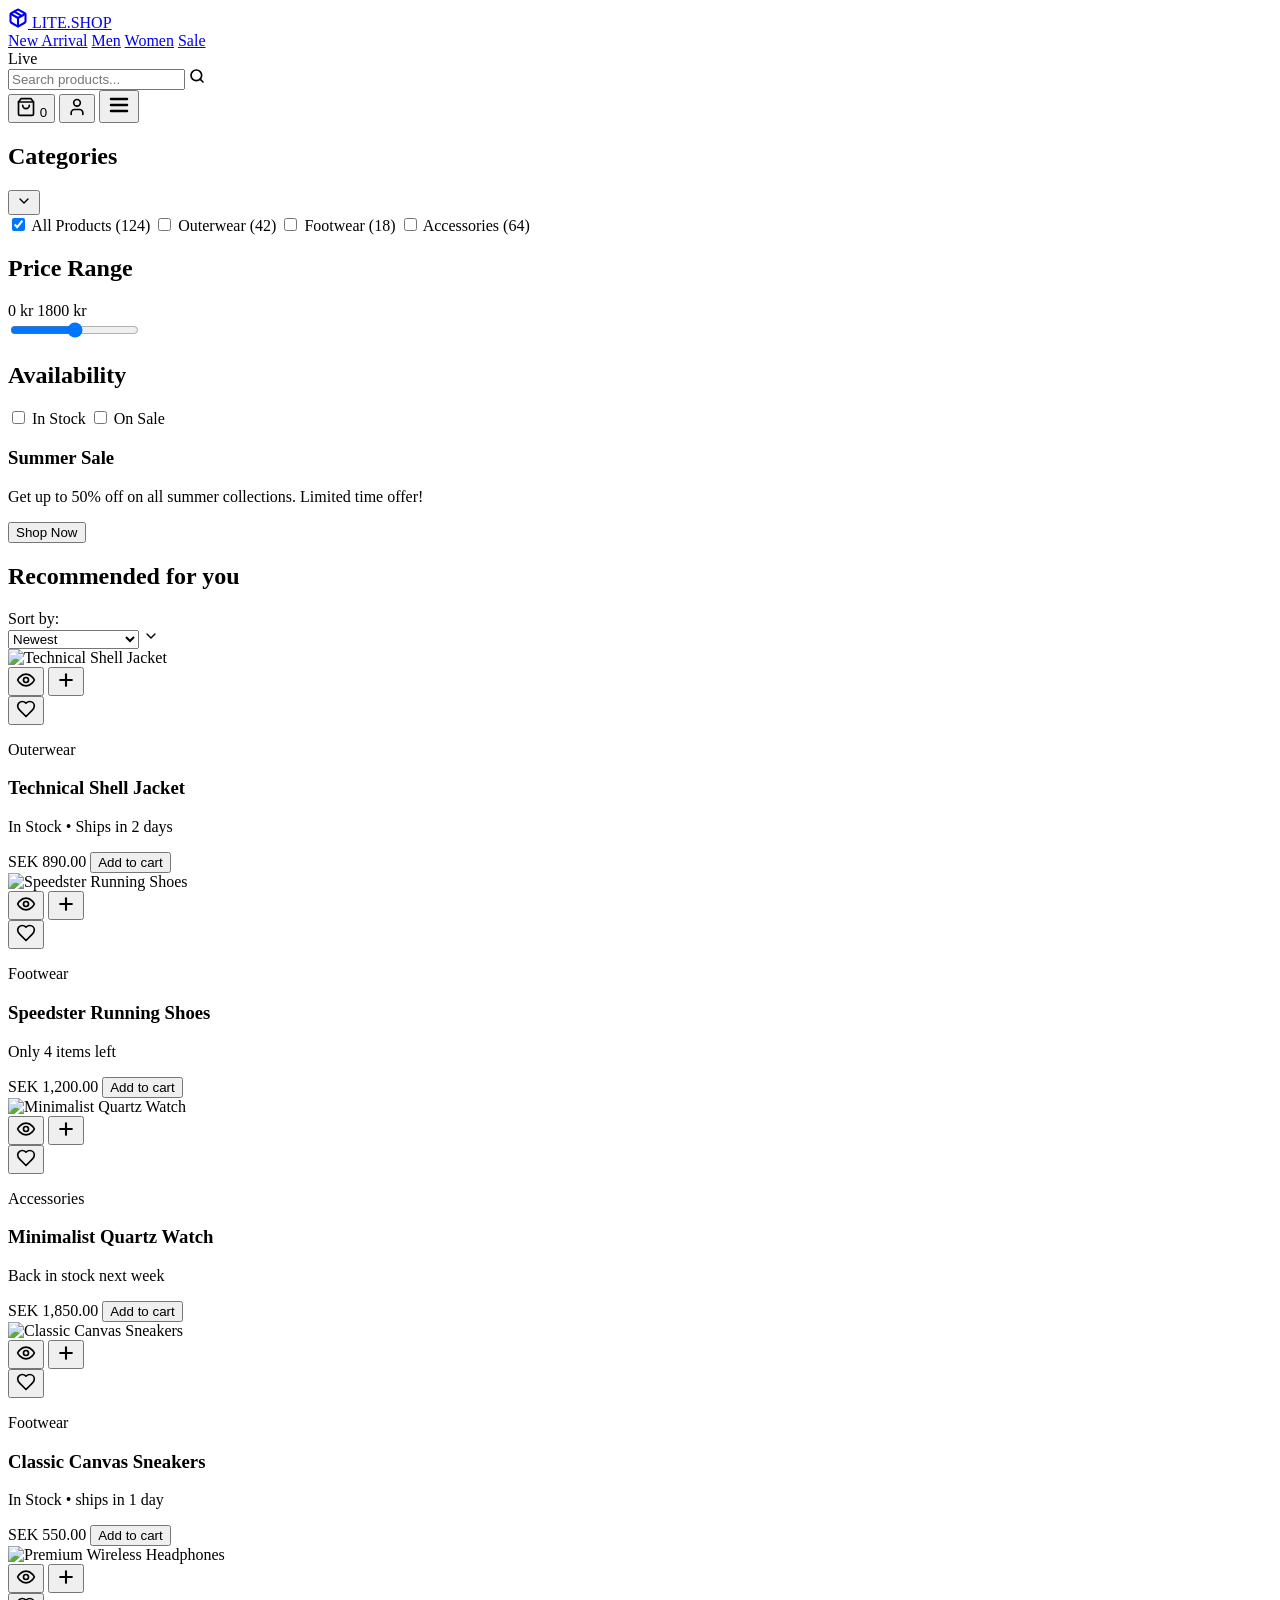
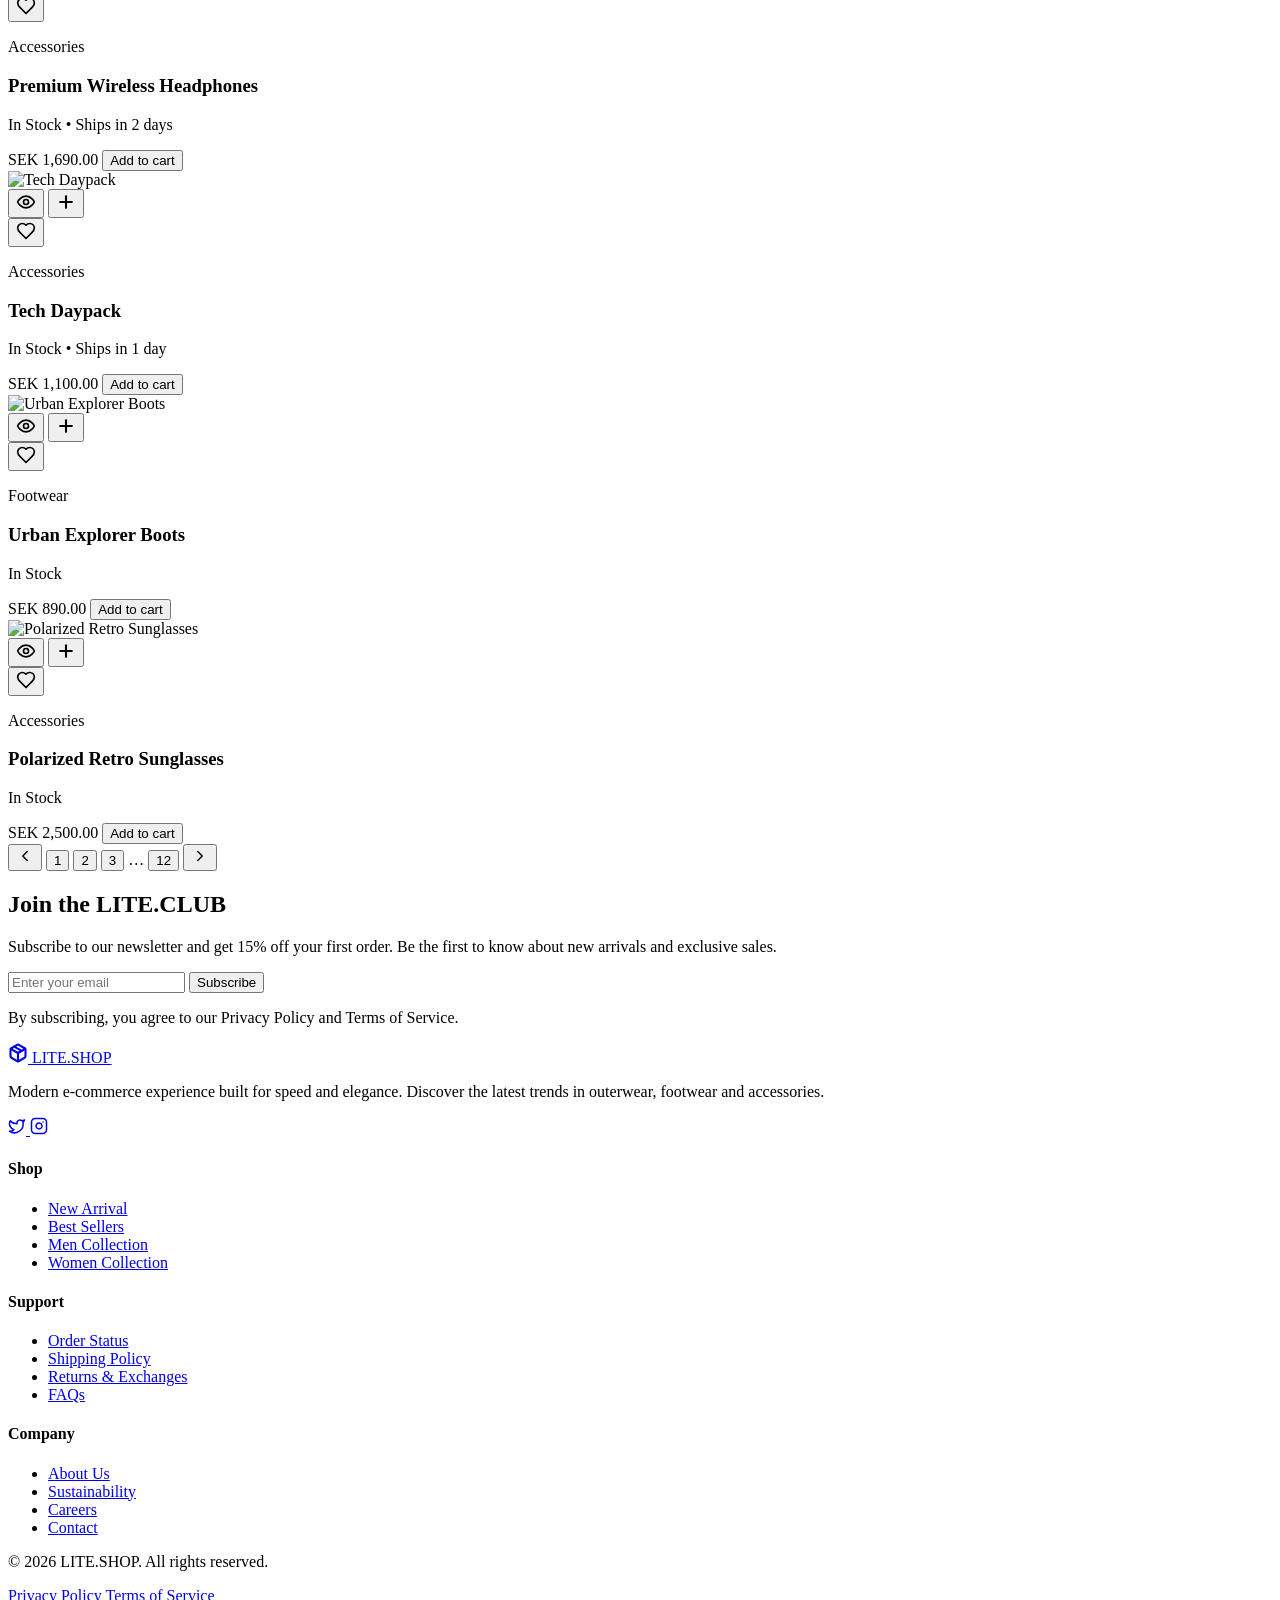
==== commit 47ad09b3: "Task 1 completed" ====
--- a/index.html
+++ b/index.html
@@ -251,470 +251,7 @@
 
                 <!-- Product Grid -->
                 <div id="product-grid" class="mt-6 grid grid-cols-1 gap-6 sm:grid-cols-2 lg:grid-cols-3">
-                    <!-- Product Card 1 -->
-                    <article
-                            class="border border-slate-200 rounded-[1.25rem] bg-white p-3 transition-all duration-400 hover:border-blue-400 hover:shadow-[0_25px_50px_-12px_rgba(0,0,0,0.08)] hover:-translate-y-1.5 group">
-                        <div class="relative overflow-hidden rounded-2xl bg-slate-100">
-                            <img src="https://images.unsplash.com/photo-1551488831-00ddcb6c6bd3?auto=format&fit=crop&q=80&w=800"
-                                 alt="Technical Shell Jacket"
-                                 class="aspect-[4/5] w-full object-cover group-hover:scale-110 transition-transform duration-700"/>
-
-                            <!-- Product Overlay Actions -->
-                            <div class="absolute inset-0 bg-blue-600/10 opacity-0 group-hover:opacity-100 transition-opacity duration-300 flex items-center justify-center gap-3">
-                                <button type="button"
-                                        class="h-12 w-12 rounded-full bg-white text-slate-900 shadow-xl flex items-center justify-center translate-y-4 group-hover:translate-y-0 transition-transform duration-500 hover:bg-blue-600 hover:text-white"
-                                        aria-label="Quick View">
-                                    <svg xmlns="http://www.w3.org/2000/svg" width="20" height="20" viewBox="0 0 24 24"
-                                         fill="none" stroke="currentColor" stroke-width="2" stroke-linecap="round"
-                                         stroke-linejoin="round">
-                                        <path d="M2 12s3-7 10-7 10 7 10 7-3 7-10 7-10-7-10-7Z"/>
-                                        <circle cx="12" cy="12" r="3"/>
-                                    </svg>
-                                </button>
-                                <button type="button"
-                                        class="h-12 w-12 rounded-full bg-white text-slate-900 shadow-xl flex items-center justify-center translate-y-4 group-hover:translate-y-0 transition-transform duration-500 delay-75 hover:bg-blue-600 hover:text-white"
-                                        aria-label="Add to cart">
-                                    <svg xmlns="http://www.w3.org/2000/svg" width="20" height="20" viewBox="0 0 24 24"
-                                         fill="none" stroke="currentColor" stroke-width="2.5" stroke-linecap="round"
-                                         stroke-linejoin="round">
-                                        <path d="M5 12h14"/>
-                                        <path d="M12 5v14"/>
-                                    </svg>
-                                </button>
-                            </div>
-
-                            <!-- Badge -->
-                            <span class="absolute left-3 top-3 px-3 py-1 text-[11px] font-bold rounded-full border border-rose-100/50 bg-rose-500/10 text-rose-600 backdrop-blur-md">Discount</span>
-
-                            <!-- Favorite -->
-                            <button type="button"
-                                    class="absolute right-3 top-3 inline-flex h-10 w-10 items-center justify-center rounded-xl border border-slate-200/50 bg-white/70 text-slate-600 backdrop-blur-md transition-all duration-300 hover:bg-white hover:text-rose-500 hover:shadow-lg group/heart"
-                                    aria-label="Add to favorites" title="Favorite">
-                                <svg xmlns="http://www.w3.org/2000/svg" width="20" height="20" viewBox="0 0 24 24"
-                                     fill="none" stroke="currentColor" stroke-width="2" stroke-linecap="round"
-                                     stroke-linejoin="round"
-                                     class="transition-colors group-hover/heart:fill-rose-500 group-hover/heart:stroke-rose-500">
-                                    <path d="M19 14c1.49-1.46 3-3.21 3-5.5A5.5 5.5 0 0 0 16.5 3c-1.76 0-3 .5-4.5 2-1.5-1.5-2.74-2-4.5-2A5.5 5.5 0 0 0 2 8.5c0 2.3 1.5 4.05 3 5.5l7 7Z"/>
-                                </svg>
-                            </button>
-                        </div>
-
-                        <div class="mt-4 px-1 pb-2 space-y-1">
-                            <div class="flex items-center justify-between">
-                                <p class="text-[10px] font-black uppercase tracking-[0.15em] text-blue-600/70">
-                                    Outerwear</p>
-                                <div class="flex items-center gap-1">
-                                    <svg xmlns="http://www.w3.org/2000/svg" width="10" height="10" viewBox="0 0 24 24"
-                                         fill="currentColor" class="text-amber-400">
-                                        <path d="M12 2l3.09 6.26L22 9.27l-5 4.87 1.18 6.88L12 17.77l-6.18 3.25L7 14.14 2 9.27l6.91-1.01L12 2z"/>
-                                    </svg>
-                                    <span class="text-[10px] font-bold text-slate-400">4.9</span>
-                                </div>
-                            </div>
-                            <h3 class="text-sm font-bold text-slate-900 group-hover:text-blue-600 transition-colors">
-                                Technical Shell Jacket</h3>
-                            <p class="text-[11px] font-medium text-slate-500">In Stock • Ships in 2 days</p>
-
-                            <div class="flex items-center justify-between gap-3 pt-3">
-                                <div class="flex flex-col">
-                                    <span class="text-[10px] text-slate-400 line-through font-medium leading-none">1,450 kr</span>
-                                    <span class="text-lg font-black text-slate-900 tracking-tight">890 kr</span>
-                                </div>
-
-                                <button type="button"
-                                        class="inline-flex h-10 items-center justify-center gap-2 rounded-xl bg-slate-900 px-5 text-xs font-bold text-white transition-all duration-300 hover:bg-blue-600 hover:shadow-lg hover:shadow-blue-200 active:scale-95 group/btn"
-                                        aria-label="Add to cart">
-                                    Add to cart
-                                </button>
-                            </div>
-                        </div>
-                    </article>
-
-                    <!-- Product Card 2 -->
-                    <article
-                            class="border border-slate-200 rounded-[1.25rem] bg-white p-3 transition-all duration-400 hover:border-blue-400 hover:shadow-[0_25px_50px_-12px_rgba(0,0,0,0.08)] hover:-translate-y-1.5 group">
-                        <div class="relative overflow-hidden rounded-2xl bg-slate-100">
-                            <img src="https://images.unsplash.com/photo-1542291026-7eec264c27ff?auto=format&fit=crop&q=80&w=800"
-                                 alt="Speedster Running Shoes"
-                                 class="aspect-[4/5] w-full object-cover group-hover:scale-110 transition-transform duration-700"/>
-
-                            <!-- Product Overlay Actions -->
-                            <div class="absolute inset-0 bg-blue-600/10 opacity-0 group-hover:opacity-100 transition-opacity duration-300 flex items-center justify-center gap-3">
-                                <button type="button"
-                                        class="h-12 w-12 rounded-full bg-white text-slate-900 shadow-xl flex items-center justify-center translate-y-4 group-hover:translate-y-0 transition-transform duration-500 hover:bg-blue-600 hover:text-white"
-                                        aria-label="Quick View">
-                                    <svg xmlns="http://www.w3.org/2000/svg" width="20" height="20" viewBox="0 0 24 24"
-                                         fill="none" stroke="currentColor" stroke-width="2" stroke-linecap="round"
-                                         stroke-linejoin="round">
-                                        <path d="M2 12s3-7 10-7 10 7 10 7-3 7-10 7-10-7-10-7Z"/>
-                                        <circle cx="12" cy="12" r="3"/>
-                                    </svg>
-                                </button>
-                                <button type="button"
-                                        class="h-12 w-12 rounded-full bg-white text-slate-900 shadow-xl flex items-center justify-center translate-y-4 group-hover:translate-y-0 transition-transform duration-500 delay-75 hover:bg-blue-600 hover:text-white"
-                                        aria-label="Add to cart">
-                                    <svg xmlns="http://www.w3.org/2000/svg" width="20" height="20" viewBox="0 0 24 24"
-                                         fill="none" stroke="currentColor" stroke-width="2.5" stroke-linecap="round"
-                                         stroke-linejoin="round">
-                                        <path d="M5 12h14"/>
-                                        <path d="M12 5v14"/>
-                                    </svg>
-                                </button>
-                            </div>
-
-                            <span class="absolute left-3 top-3 px-3 py-1 text-[11px] font-bold rounded-full border border-amber-100/50 bg-amber-500/10 text-amber-600 backdrop-blur-md">Limited</span>
-
-                            <!-- Favorite -->
-                            <button type="button"
-                                    class="absolute right-3 top-3 inline-flex h-10 w-10 items-center justify-center rounded-xl border border-slate-200/50 bg-white/70 text-slate-600 backdrop-blur-md transition-all duration-300 hover:bg-white hover:text-rose-500 hover:shadow-lg group/heart"
-                                    aria-label="Add to favorites" title="Favorite">
-                                <svg xmlns="http://www.w3.org/2000/svg" width="20" height="20" viewBox="0 0 24 24"
-                                     fill="none" stroke="currentColor" stroke-width="2" stroke-linecap="round"
-                                     stroke-linejoin="round"
-                                     class="transition-colors group-hover/heart:fill-rose-500 group-hover/heart:stroke-rose-500">
-                                    <path d="M19 14c1.49-1.46 3-3.21 3-5.5A5.5 5.5 0 0 0 16.5 3c-1.76 0-3 .5-4.5 2-1.5-1.5-2.74-2-4.5-2A5.5 5.5 0 0 0 2 8.5c0 2.3 1.5 4.05 3 5.5l7 7Z"/>
-                                </svg>
-                            </button>
-                        </div>
-
-                        <div class="mt-4 px-1 pb-2 space-y-1">
-                            <div class="flex items-center justify-between">
-                                <p class="text-[10px] font-black uppercase tracking-[0.15em] text-blue-600/70">
-                                    Footwear</p>
-                                <div class="flex items-center gap-1">
-                                    <svg xmlns="http://www.w3.org/2000/svg" width="10" height="10" viewBox="0 0 24 24"
-                                         fill="currentColor" class="text-amber-400">
-                                        <path d="M12 2l3.09 6.26L22 9.27l-5 4.87 1.18 6.88L12 17.77l-6.18 3.25L7 14.14 2 9.27l6.91-1.01L12 2z"/>
-                                    </svg>
-                                    <span class="text-[10px] font-bold text-slate-400">4.8</span>
-                                </div>
-                            </div>
-                            <h3 class="text-sm font-bold text-slate-900 group-hover:text-blue-600 transition-colors">
-                                Speedster Running Shoes</h3>
-                            <p class="text-[11px] font-medium text-amber-600">Only 4 items left</p>
-
-                            <div class="flex items-center justify-between gap-3 pt-3">
-                                <div class="flex flex-col">
-                                    <span class="text-lg font-black text-slate-900 tracking-tight">1,200 kr</span>
-                                </div>
-
-                                <button type="button"
-                                        class="inline-flex h-10 items-center justify-center gap-2 rounded-xl bg-slate-900 px-5 text-xs font-bold text-white transition-all duration-300 hover:bg-blue-600 hover:shadow-lg hover:shadow-blue-200 active:scale-95 group/btn"
-                                        aria-label="Add to cart">
-                                    Add to cart
-                                </button>
-                            </div>
-                        </div>
-                    </article>
-
-                    <!-- Product Card 3 -->
-                    <article
-                            class="border border-slate-200 rounded-[1.25rem] bg-white p-3 transition-all duration-400 hover:border-blue-400 hover:shadow-[0_25px_50px_-12px_rgba(0,0,0,0.08)] hover:-translate-y-1.5 group">
-                        <div class="relative overflow-hidden rounded-2xl bg-slate-100 grayscale opacity-80 group-hover:grayscale-0 group-hover:opacity-100 transition-all duration-500">
-                            <img src="https://images.unsplash.com/photo-1523275335684-37898b6baf30?auto=format&fit=crop&q=80&w=800"
-                                 alt="Minimalist Quartz Watch"
-                                 class="aspect-[4/5] w-full object-cover group-hover:scale-110 transition-transform duration-700"/>
-
-                            <!-- Product Overlay Actions -->
-                            <div class="absolute inset-0 bg-slate-900/20 opacity-0 group-hover:opacity-100 transition-opacity duration-300 flex items-center justify-center gap-3">
-                                <button type="button"
-                                        class="h-12 w-12 rounded-full bg-white/80 text-slate-400 shadow-xl flex items-center justify-center translate-y-4 group-hover:translate-y-0 transition-transform duration-500 cursor-not-allowed"
-                                        aria-label="Quick View" disabled>
-                                    <svg xmlns="http://www.w3.org/2000/svg" width="20" height="20" viewBox="0 0 24 24"
-                                         fill="none" stroke="currentColor" stroke-width="2" stroke-linecap="round"
-                                         stroke-linejoin="round">
-                                        <path d="M2 12s3-7 10-7 10 7 10 7-3 7-10 7-10-7-10-7Z"/>
-                                        <circle cx="12" cy="12" r="3"/>
-                                    </svg>
-                                </button>
-                                <button type="button"
-                                        class="h-12 w-12 rounded-full bg-white/80 text-slate-400 shadow-xl flex items-center justify-center translate-y-4 group-hover:translate-y-0 transition-transform duration-500 delay-75 cursor-not-allowed"
-                                        aria-label="Add to cart" disabled>
-                                    <svg xmlns="http://www.w3.org/2000/svg" width="20" height="20" viewBox="0 0 24 24"
-                                         fill="none" stroke="currentColor" stroke-width="2.5" stroke-linecap="round"
-                                         stroke-linejoin="round">
-                                        <path d="M5 12h14"/>
-                                        <path d="M12 5v14"/>
-                                    </svg>
-                                </button>
-                            </div>
-
-                            <span class="absolute left-3 top-3 px-3 py-1 text-[11px] font-bold rounded-full border border-slate-200/50 bg-slate-900/60 text-white backdrop-blur-md">Sold Out</span>
-
-                            <!-- Favorite -->
-                            <button type="button"
-                                    class="absolute right-3 top-3 inline-flex h-10 w-10 items-center justify-center rounded-xl border border-slate-200/50 bg-white/70 text-slate-600 backdrop-blur-md transition-all duration-300 hover:bg-white hover:text-rose-500 hover:shadow-lg group/heart"
-                                    aria-label="Add to favorites" title="Favorite">
-                                <svg xmlns="http://www.w3.org/2000/svg" width="20" height="20" viewBox="0 0 24 24"
-                                     fill="none" stroke="currentColor" stroke-width="2" stroke-linecap="round"
-                                     stroke-linejoin="round"
-                                     class="transition-colors group-hover/heart:fill-rose-500 group-hover/heart:stroke-rose-500">
-                                    <path d="M19 14c1.49-1.46 3-3.21 3-5.5A5.5 5.5 0 0 0 16.5 3c-1.76 0-3 .5-4.5 2-1.5-1.5-2.74-2-4.5-2A5.5 5.5 0 0 0 2 8.5c0 2.3 1.5 4.05 3 5.5l7 7Z"/>
-                                </svg>
-                            </button>
-                        </div>
-
-                        <div class="mt-4 px-1 pb-2 space-y-1">
-                            <div class="flex items-center justify-between">
-                                <p class="text-[10px] font-black uppercase tracking-[0.15em] text-blue-600/70">
-                                    Accessories</p>
-                                <div class="flex items-center gap-1">
-                                    <svg xmlns="http://www.w3.org/2000/svg" width="10" height="10" viewBox="0 0 24 24"
-                                         fill="currentColor" class="text-amber-400">
-                                        <path d="M12 2l3.09 6.26L22 9.27l-5 4.87 1.18 6.88L12 17.77l-6.18 3.25L7 14.14 2 9.27l6.91-1.01L12 2z"/>
-                                    </svg>
-                                    <span class="text-[10px] font-bold text-slate-400">4.7</span>
-                                </div>
-                            </div>
-                            <h3 class="text-sm font-bold text-slate-900 group-hover:text-blue-600 transition-colors">
-                                Minimalist Quartz Watch</h3>
-                            <p class="text-[11px] font-medium text-slate-400 italic">Back in stock next week</p>
-
-                            <div class="flex items-center justify-between gap-3 pt-3">
-                                <div class="flex flex-col">
-                                    <span class="text-lg font-black text-slate-400 tracking-tight">1,850 kr</span>
-                                </div>
-
-                                <button type="button"
-                                        class="inline-flex h-10 items-center justify-center gap-2 rounded-xl bg-slate-100 px-5 text-xs font-bold text-slate-400 transition-all duration-300 cursor-not-allowed"
-                                        aria-label="Add to cart" disabled>
-                                    Notify Me
-                                </button>
-                            </div>
-                        </div>
-                    </article>
-
-                    <!-- Product Card 4 -->
-                    <article
-                            class="border border-slate-200 rounded-[1.25rem] bg-white p-3 transition-all duration-400 hover:border-blue-400 hover:shadow-[0_25px_50px_-12px_rgba(0,0,0,0.08)] hover:-translate-y-1.5 group">
-                        <div class="relative overflow-hidden rounded-2xl bg-slate-100">
-                            <img src="https://images.unsplash.com/photo-1525966222134-fcfa99b8ae77?auto=format&fit=crop&q=80&w=800"
-                                 alt="Classic Canvas Sneakers"
-                                 class="aspect-[4/5] w-full object-cover group-hover:scale-110 transition-transform duration-700"/>
-
-                            <!-- Product Overlay Actions -->
-                            <div class="absolute inset-0 bg-blue-600/10 opacity-0 group-hover:opacity-100 transition-opacity duration-300 flex items-center justify-center gap-3">
-                                <button type="button"
-                                        class="h-12 w-12 rounded-full bg-white text-slate-900 shadow-xl flex items-center justify-center translate-y-4 group-hover:translate-y-0 transition-transform duration-500 hover:bg-blue-600 hover:text-white"
-                                        aria-label="Quick View">
-                                    <svg xmlns="http://www.w3.org/2000/svg" width="20" height="20" viewBox="0 0 24 24"
-                                         fill="none" stroke="currentColor" stroke-width="2" stroke-linecap="round"
-                                         stroke-linejoin="round">
-                                        <path d="M2 12s3-7 10-7 10 7 10 7-3 7-10 7-10-7-10-7Z"/>
-                                        <circle cx="12" cy="12" r="3"/>
-                                    </svg>
-                                </button>
-                                <button type="button"
-                                        class="h-12 w-12 rounded-full bg-white text-slate-900 shadow-xl flex items-center justify-center translate-y-4 group-hover:translate-y-0 transition-transform duration-500 delay-75 hover:bg-blue-600 hover:text-white"
-                                        aria-label="Add to cart">
-                                    <svg xmlns="http://www.w3.org/2000/svg" width="20" height="20" viewBox="0 0 24 24"
-                                         fill="none" stroke="currentColor" stroke-width="2.5" stroke-linecap="round"
-                                         stroke-linejoin="round">
-                                        <path d="M5 12h14"/>
-                                        <path d="M12 5v14"/>
-                                    </svg>
-                                </button>
-                            </div>
-
-                            <span class="absolute left-3 top-3 px-3 py-1 text-[11px] font-bold rounded-full border border-blue-100/50 bg-blue-500/10 text-blue-600 backdrop-blur-md">Popular</span>
-
-                            <!-- Favorite -->
-                            <button type="button"
-                                    class="absolute right-3 top-3 inline-flex h-10 w-10 items-center justify-center rounded-xl border border-slate-200/50 bg-white/70 text-slate-600 backdrop-blur-md transition-all duration-300 hover:bg-white hover:text-rose-500 hover:shadow-lg group/heart"
-                                    aria-label="Add to favorites" title="Favorite">
-                                <svg xmlns="http://www.w3.org/2000/svg" width="20" height="20" viewBox="0 0 24 24"
-                                     fill="none" stroke="currentColor" stroke-width="2" stroke-linecap="round"
-                                     stroke-linejoin="round"
-                                     class="transition-colors group-hover/heart:fill-rose-500 group-hover/heart:stroke-rose-500">
-                                    <path d="M19 14c1.49-1.46 3-3.21 3-5.5A5.5 5.5 0 0 0 16.5 3c-1.76 0-3 .5-4.5 2-1.5-1.5-2.74-2-4.5-2A5.5 5.5 0 0 0 2 8.5c0 2.3 1.5 4.05 3 5.5l7 7Z"/>
-                                </svg>
-                            </button>
-                        </div>
-
-                        <div class="mt-4 px-1 pb-2 space-y-1">
-                            <div class="flex items-center justify-between">
-                                <p class="text-[10px] font-black uppercase tracking-[0.15em] text-blue-600/70">
-                                    Footwear</p>
-                                <div class="flex items-center gap-1">
-                                    <svg xmlns="http://www.w3.org/2000/svg" width="10" height="10" viewBox="0 0 24 24"
-                                         fill="currentColor" class="text-amber-400">
-                                        <path d="M12 2l3.09 6.26L22 9.27l-5 4.87 1.18 6.88L12 17.77l-6.18 3.25L7 14.14 2 9.27l6.91-1.01L12 2z"/>
-                                    </svg>
-                                    <span class="text-[10px] font-bold text-slate-400">4.5</span>
-                                </div>
-                            </div>
-                            <h3 class="text-sm font-bold text-slate-900 group-hover:text-blue-600 transition-colors">
-                                Classic Canvas Sneakers</h3>
-                            <p class="text-[11px] font-medium text-slate-500">In Stock • ships in 1 day</p>
-
-                            <div class="flex items-center justify-between gap-3 pt-3">
-                                <div class="flex flex-col">
-                                    <span class="text-lg font-black text-slate-900 tracking-tight">550 kr</span>
-                                </div>
-
-                                <button type="button"
-                                        class="inline-flex h-10 items-center justify-center gap-2 rounded-xl bg-slate-900 px-5 text-xs font-bold text-white transition-all duration-300 hover:bg-blue-600 hover:shadow-lg hover:shadow-blue-200 active:scale-95 group/btn"
-                                        aria-label="Add to cart">
-                                    Add to cart
-                                </button>
-                            </div>
-                        </div>
-                    </article>
-
-                    <!-- Product Card 5 -->
-                    <article
-                            class="border border-slate-200 rounded-[1.25rem] bg-white p-3 transition-all duration-400 hover:border-blue-400 hover:shadow-[0_25px_50px_-12px_rgba(0,0,0,0.08)] hover:-translate-y-1.5 group">
-                        <div class="relative overflow-hidden rounded-2xl bg-slate-100">
-                            <img src="https://images.unsplash.com/photo-1505740420928-5e560c06d30e?auto=format&fit=crop&q=80&w=800"
-                                 alt="Premium Wireless Headphones"
-                                 class="aspect-[4/5] w-full object-cover group-hover:scale-110 transition-transform duration-700"/>
-
-                            <!-- Product Overlay Actions -->
-                            <div class="absolute inset-0 bg-blue-600/10 opacity-0 group-hover:opacity-100 transition-opacity duration-300 flex items-center justify-center gap-3">
-                                <button type="button"
-                                        class="h-12 w-12 rounded-full bg-white text-slate-900 shadow-xl flex items-center justify-center translate-y-4 group-hover:translate-y-0 transition-transform duration-500 hover:bg-blue-600 hover:text-white"
-                                        aria-label="Quick View">
-                                    <svg xmlns="http://www.w3.org/2000/svg" width="20" height="20" viewBox="0 0 24 24"
-                                         fill="none" stroke="currentColor" stroke-width="2" stroke-linecap="round"
-                                         stroke-linejoin="round">
-                                        <path d="M2 12s3-7 10-7 10 7 10 7-3 7-10 7-10-7-10-7Z"/>
-                                        <circle cx="12" cy="12" r="3"/>
-                                    </svg>
-                                </button>
-                                <button type="button"
-                                        class="h-12 w-12 rounded-full bg-white text-slate-900 shadow-xl flex items-center justify-center translate-y-4 group-hover:translate-y-0 transition-transform duration-500 delay-75 hover:bg-blue-600 hover:text-white"
-                                        aria-label="Add to cart">
-                                    <svg xmlns="http://www.w3.org/2000/svg" width="20" height="20" viewBox="0 0 24 24"
-                                         fill="none" stroke="currentColor" stroke-width="2.5" stroke-linecap="round"
-                                         stroke-linejoin="round">
-                                        <path d="M5 12h14"/>
-                                        <path d="M12 5v14"/>
-                                    </svg>
-                                </button>
-                            </div>
-
-                            <span class="absolute left-3 top-3 px-3 py-1 text-[11px] font-bold rounded-full border border-rose-100/50 bg-rose-500/10 text-rose-600 backdrop-blur-md">Hot Deal</span>
-
-                            <!-- Favorite -->
-                            <button type="button"
-                                    class="absolute right-3 top-3 inline-flex h-10 w-10 items-center justify-center rounded-xl border border-slate-200/50 bg-white/70 text-slate-600 backdrop-blur-md transition-all duration-300 hover:bg-white hover:text-rose-500 hover:shadow-lg group/heart"
-                                    aria-label="Add to favorites" title="Favorite">
-                                <svg xmlns="http://www.w3.org/2000/svg" width="20" height="20" viewBox="0 0 24 24"
-                                     fill="none" stroke="currentColor" stroke-width="2" stroke-linecap="round"
-                                     stroke-linejoin="round"
-                                     class="transition-colors group-hover/heart:fill-rose-500 group-hover/heart:stroke-rose-500">
-                                    <path d="M19 14c1.49-1.46 3-3.21 3-5.5A5.5 5.5 0 0 0 16.5 3c-1.76 0-3 .5-4.5 2-1.5-1.5-2.74-2-4.5-2A5.5 5.5 0 0 0 2 8.5c0 2.3 1.5 4.05 3 5.5l7 7Z"/>
-                                </svg>
-                            </button>
-                        </div>
-
-                        <div class="mt-4 px-1 pb-2 space-y-1">
-                            <div class="flex items-center justify-between">
-                                <p class="text-[10px] font-black uppercase tracking-[0.15em] text-blue-600/70">
-                                    Accessories</p>
-                                <div class="flex items-center gap-1">
-                                    <svg xmlns="http://www.w3.org/2000/svg" width="10" height="10" viewBox="0 0 24 24"
-                                         fill="currentColor" class="text-amber-400">
-                                        <path d="M12 2l3.09 6.26L22 9.27l-5 4.87 1.18 6.88L12 17.77l-6.18 3.25L7 14.14 2 9.27l6.91-1.01L12 2z"/>
-                                    </svg>
-                                    <span class="text-[10px] font-bold text-slate-400">4.9</span>
-                                </div>
-                            </div>
-                            <h3 class="text-sm font-bold text-slate-900 group-hover:text-blue-600 transition-colors">
-                                Premium Wireless Headphones</h3>
-                            <p class="text-[11px] font-medium text-slate-500">In Stock • Ships in 2 days</p>
-
-                            <div class="flex items-center justify-between gap-3 pt-3">
-                                <div class="flex flex-col">
-                                    <span class="text-[10px] text-slate-400 line-through font-medium leading-none">2,200 kr</span>
-                                    <span class="text-lg font-black text-slate-900 tracking-tight">1,690 kr</span>
-                                </div>
-
-                                <button type="button"
-                                        class="inline-flex h-10 items-center justify-center gap-2 rounded-xl bg-slate-900 px-5 text-xs font-bold text-white transition-all duration-300 hover:bg-blue-600 hover:shadow-lg hover:shadow-blue-200 active:scale-95 group/btn"
-                                        aria-label="Add to cart">
-                                    Add to cart
-                                </button>
-                            </div>
-                        </div>
-                    </article>
-
-                    <!-- Product Card 6 -->
-                    <article
-                            class="border border-slate-200 rounded-[1.25rem] bg-white p-3 transition-all duration-400 hover:border-blue-400 hover:shadow-[0_25px_50px_-12px_rgba(0,0,0,0.08)] hover:-translate-y-1.5 group">
-                        <div class="relative overflow-hidden rounded-2xl bg-slate-100">
-                            <img src="https://images.unsplash.com/photo-1553062407-98eeb64c6a62?auto=format&fit=crop&q=80&w=800"
-                                 alt="Tech Daypack"
-                                 class="aspect-[4/5] w-full object-cover group-hover:scale-110 transition-transform duration-700"/>
-
-                            <!-- Product Overlay Actions -->
-                            <div class="absolute inset-0 bg-blue-600/10 opacity-0 group-hover:opacity-100 transition-opacity duration-300 flex items-center justify-center gap-3">
-                                <button type="button"
-                                        class="h-12 w-12 rounded-full bg-white text-slate-900 shadow-xl flex items-center justify-center translate-y-4 group-hover:translate-y-0 transition-transform duration-500 hover:bg-blue-600 hover:text-white"
-                                        aria-label="Quick View">
-                                    <svg xmlns="http://www.w3.org/2000/svg" width="20" height="20" viewBox="0 0 24 24"
-                                         fill="none" stroke="currentColor" stroke-width="2" stroke-linecap="round"
-                                         stroke-linejoin="round">
-                                        <path d="M2 12s3-7 10-7 10 7 10 7-3 7-10 7-10-7-10-7Z"/>
-                                        <circle cx="12" cy="12" r="3"/>
-                                    </svg>
-                                </button>
-                                <button type="button"
-                                        class="h-12 w-12 rounded-full bg-white text-slate-900 shadow-xl flex items-center justify-center translate-y-4 group-hover:translate-y-0 transition-transform duration-500 delay-75 hover:bg-blue-600 hover:text-white"
-                                        aria-label="Add to cart">
-                                    <svg xmlns="http://www.w3.org/2000/svg" width="20" height="20" viewBox="0 0 24 24"
-                                         fill="none" stroke="currentColor" stroke-width="2.5" stroke-linecap="round"
-                                         stroke-linejoin="round">
-                                        <path d="M5 12h14"/>
-                                        <path d="M12 5v14"/>
-                                    </svg>
-                                </button>
-                            </div>
-
-                            <span class="absolute left-3 top-3 px-3 py-1 text-[11px] font-bold rounded-full border border-amber-100/50 bg-amber-500/10 text-amber-600 backdrop-blur-md">New Arrival</span>
-
-                            <!-- Favorite -->
-                            <button type="button"
-                                    class="absolute right-3 top-3 inline-flex h-10 w-10 items-center justify-center rounded-xl border border-slate-200/50 bg-white/70 text-slate-600 backdrop-blur-md transition-all duration-300 hover:bg-white hover:text-rose-500 hover:shadow-lg group/heart"
-                                    aria-label="Add to favorites" title="Favorite">
-                                <svg xmlns="http://www.w3.org/2000/svg" width="20" height="20" viewBox="0 0 24 24"
-                                     fill="none" stroke="currentColor" stroke-width="2" stroke-linecap="round"
-                                     stroke-linejoin="round"
-                                     class="transition-colors group-hover/heart:fill-rose-500 group-hover/heart:stroke-rose-500">
-                                    <path d="M19 14c1.49-1.46 3-3.21 3-5.5A5.5 5.5 0 0 0 16.5 3c-1.76 0-3 .5-4.5 2-1.5-1.5-2.74-2-4.5-2A5.5 5.5 0 0 0 2 8.5c0 2.3 1.5 4.05 3 5.5l7 7Z"/>
-                                </svg>
-                            </button>
-                        </div>
-
-                        <div class="mt-4 px-1 pb-2 space-y-1">
-                            <div class="flex items-center justify-between">
-                                <p class="text-[10px] font-black uppercase tracking-[0.15em] text-blue-600/70">
-                                    Accessories</p>
-                                <div class="flex items-center gap-1">
-                                    <svg xmlns="http://www.w3.org/2000/svg" width="10" height="10" viewBox="0 0 24 24"
-                                         fill="currentColor" class="text-amber-400">
-                                        <path d="M12 2l3.09 6.26L22 9.27l-5 4.87 1.18 6.88L12 17.77l-6.18 3.25L7 14.14 2 9.27l6.91-1.01L12 2z"/>
-                                    </svg>
-                                    <span class="text-[10px] font-bold text-slate-400">4.6</span>
-                                </div>
-                            </div>
-                            <h3 class="text-sm font-bold text-slate-900 group-hover:text-blue-600 transition-colors">
-                                Tech Daypack</h3>
-                            <p class="text-[11px] font-medium text-slate-500">In Stock • Ships in 1 day</p>
-
-                            <div class="flex items-center justify-between gap-3 pt-3">
-                                <div class="flex flex-col">
-                                    <span class="text-lg font-black text-slate-900 tracking-tight">1,100 kr</span>
-                                </div>
-
-                                <button type="button"
-                                        class="inline-flex h-10 items-center justify-center gap-2 rounded-xl bg-slate-900 px-5 text-xs font-bold text-white transition-all duration-300 hover:bg-blue-600 hover:shadow-lg hover:shadow-blue-200 active:scale-95 group/btn"
-                                        aria-label="Add to cart">
-                                    Add to cart
-                                </button>
-                            </div>
-                        </div>
-                    </article>
+                    <!-- Product cards are rendered by main.js. -->
                 </div>
 
                 <!-- Pagination -->
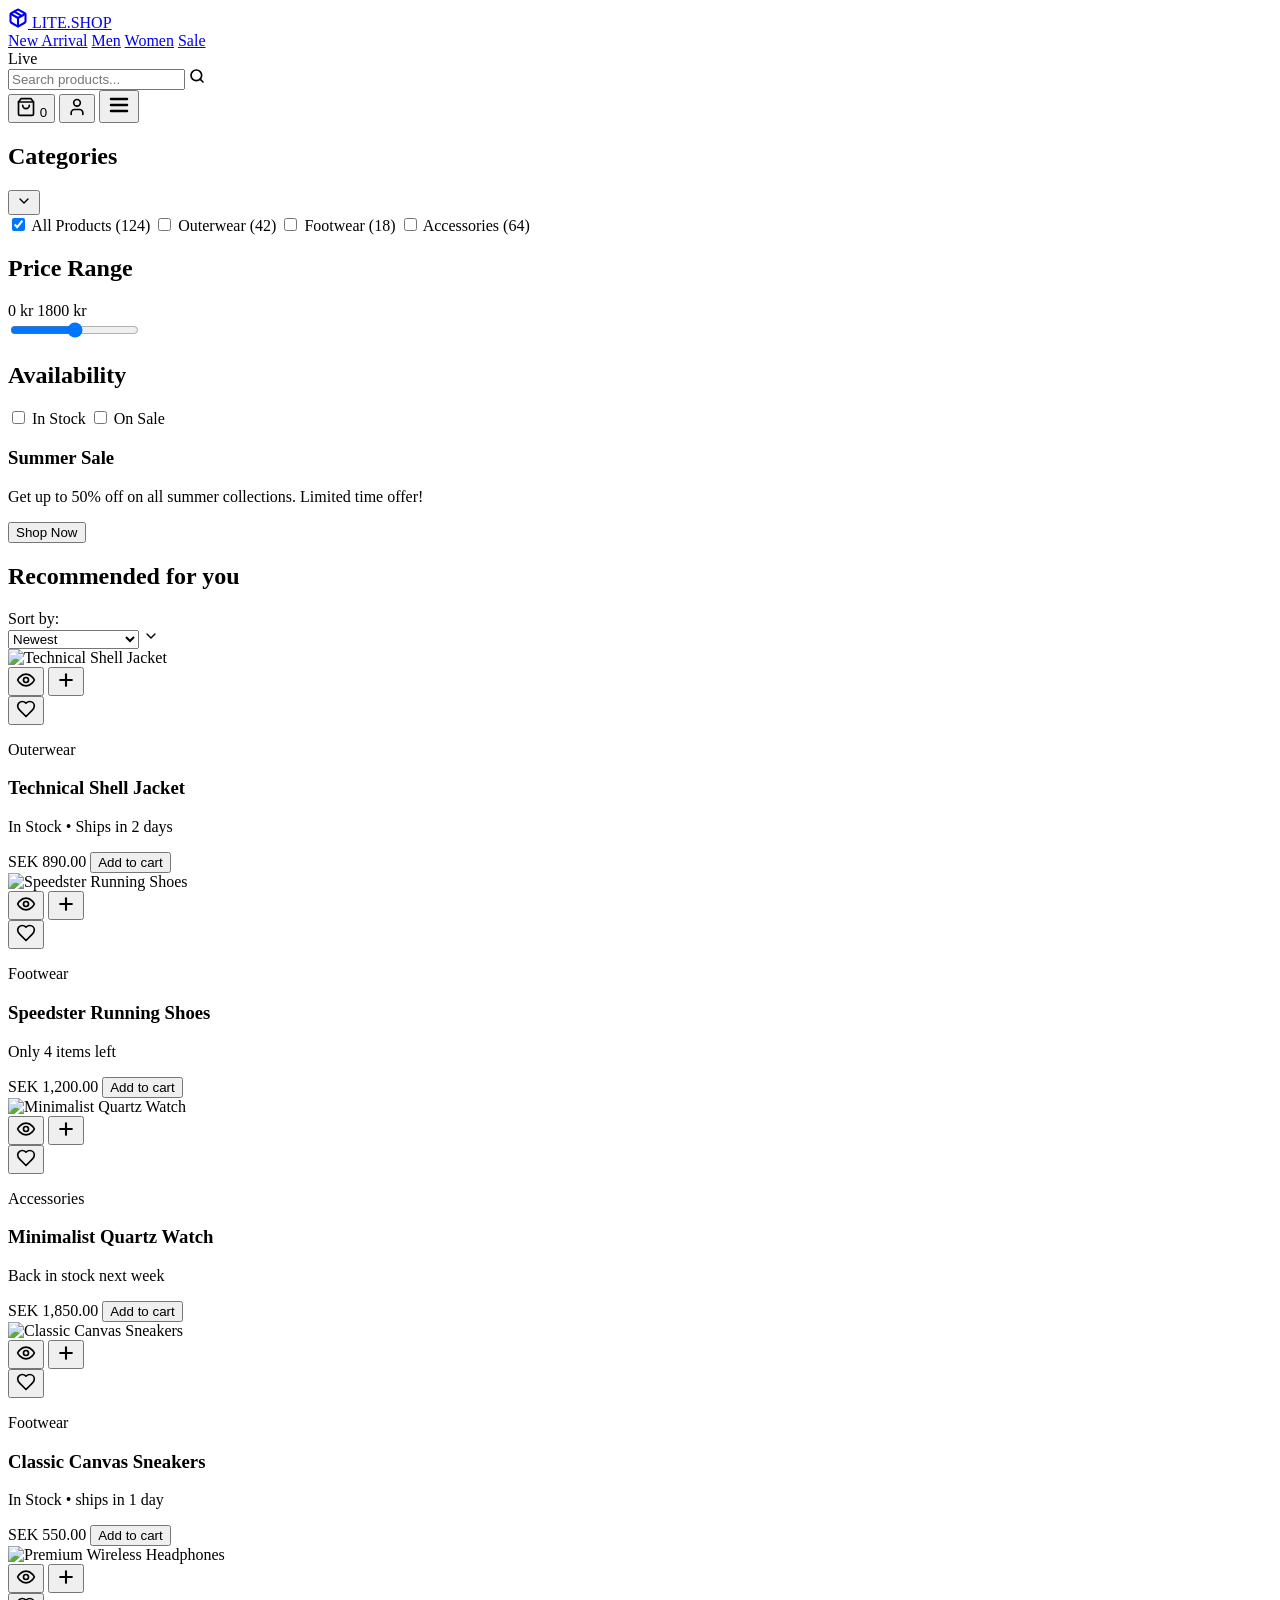
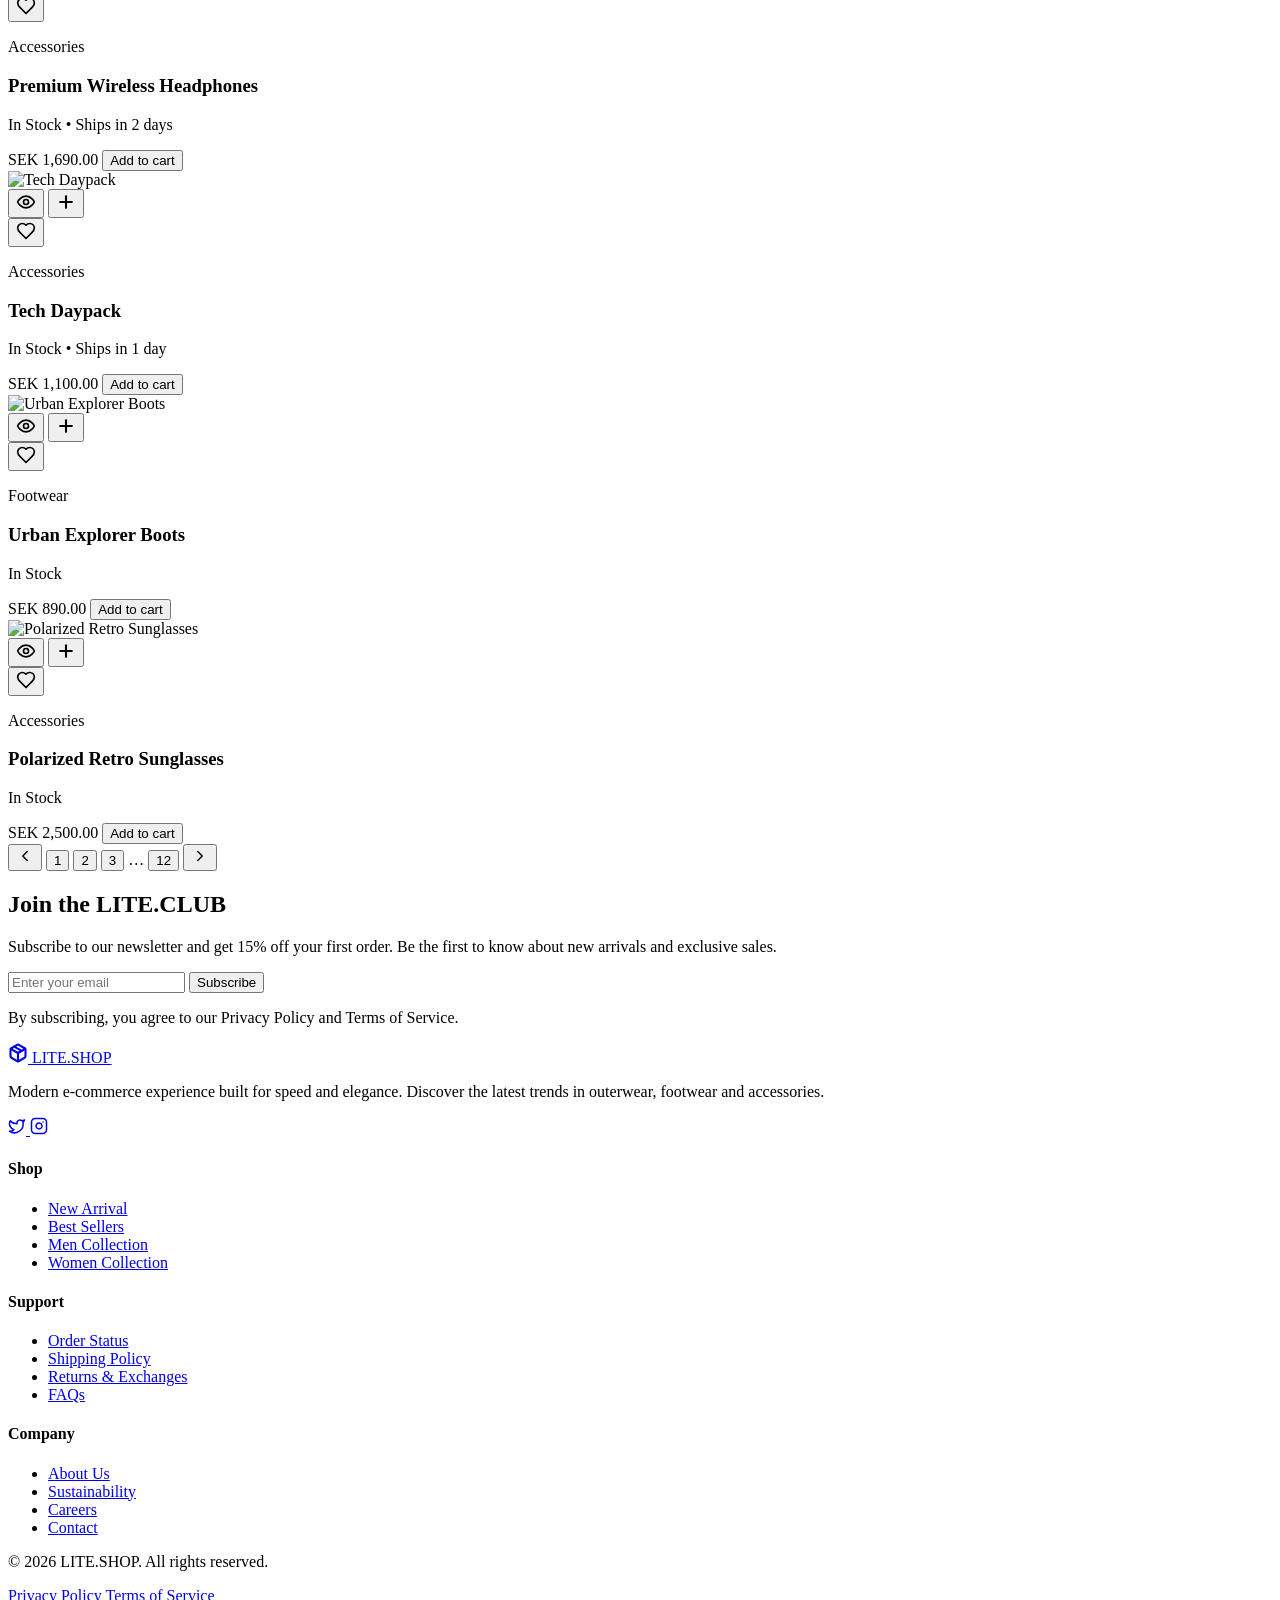
==== commit 2bd8c2a1: "Tasks 4–5 complete. - Both cart buttons add items, update the count, and show a four-second notifica" ====
--- a/index.html
+++ b/index.html
@@ -77,7 +77,7 @@
                     </svg>
                     <!-- Cart Count Badge -->
                     <span id="cart-count"
-                          class="absolute -top-1.5 -right-1.5 flex h-4 w-4 items-center justify-center rounded-full bg-red-500 text-[10px] font-bold text-white shadow-sm hidden">0</span>
+                          class="absolute -top-1.5 -right-1.5 flex h-4 min-w-[1rem] items-center justify-center rounded-full bg-red-500 px-1 text-[10px] font-bold text-white shadow-sm hidden">0</span>
                 </button>
 
                 <!-- User -->
@@ -424,6 +424,12 @@
         </div>
     </div>
 </footer>
+<!-- The live region stays present while its notification is shown and hidden. -->
+<div role="status" aria-live="polite" aria-atomic="true"
+     class="pointer-events-none fixed bottom-6 left-4 right-4 z-50 sm:left-auto sm:right-6 sm:max-w-sm">
+    <p id="cart-notification"
+       class="hidden rounded-xl bg-slate-900 px-5 py-3 text-sm font-medium text-white shadow-lg"></p>
+</div>
 <script src="products.js"></script>
 <script src="main.js"></script>
 </body>
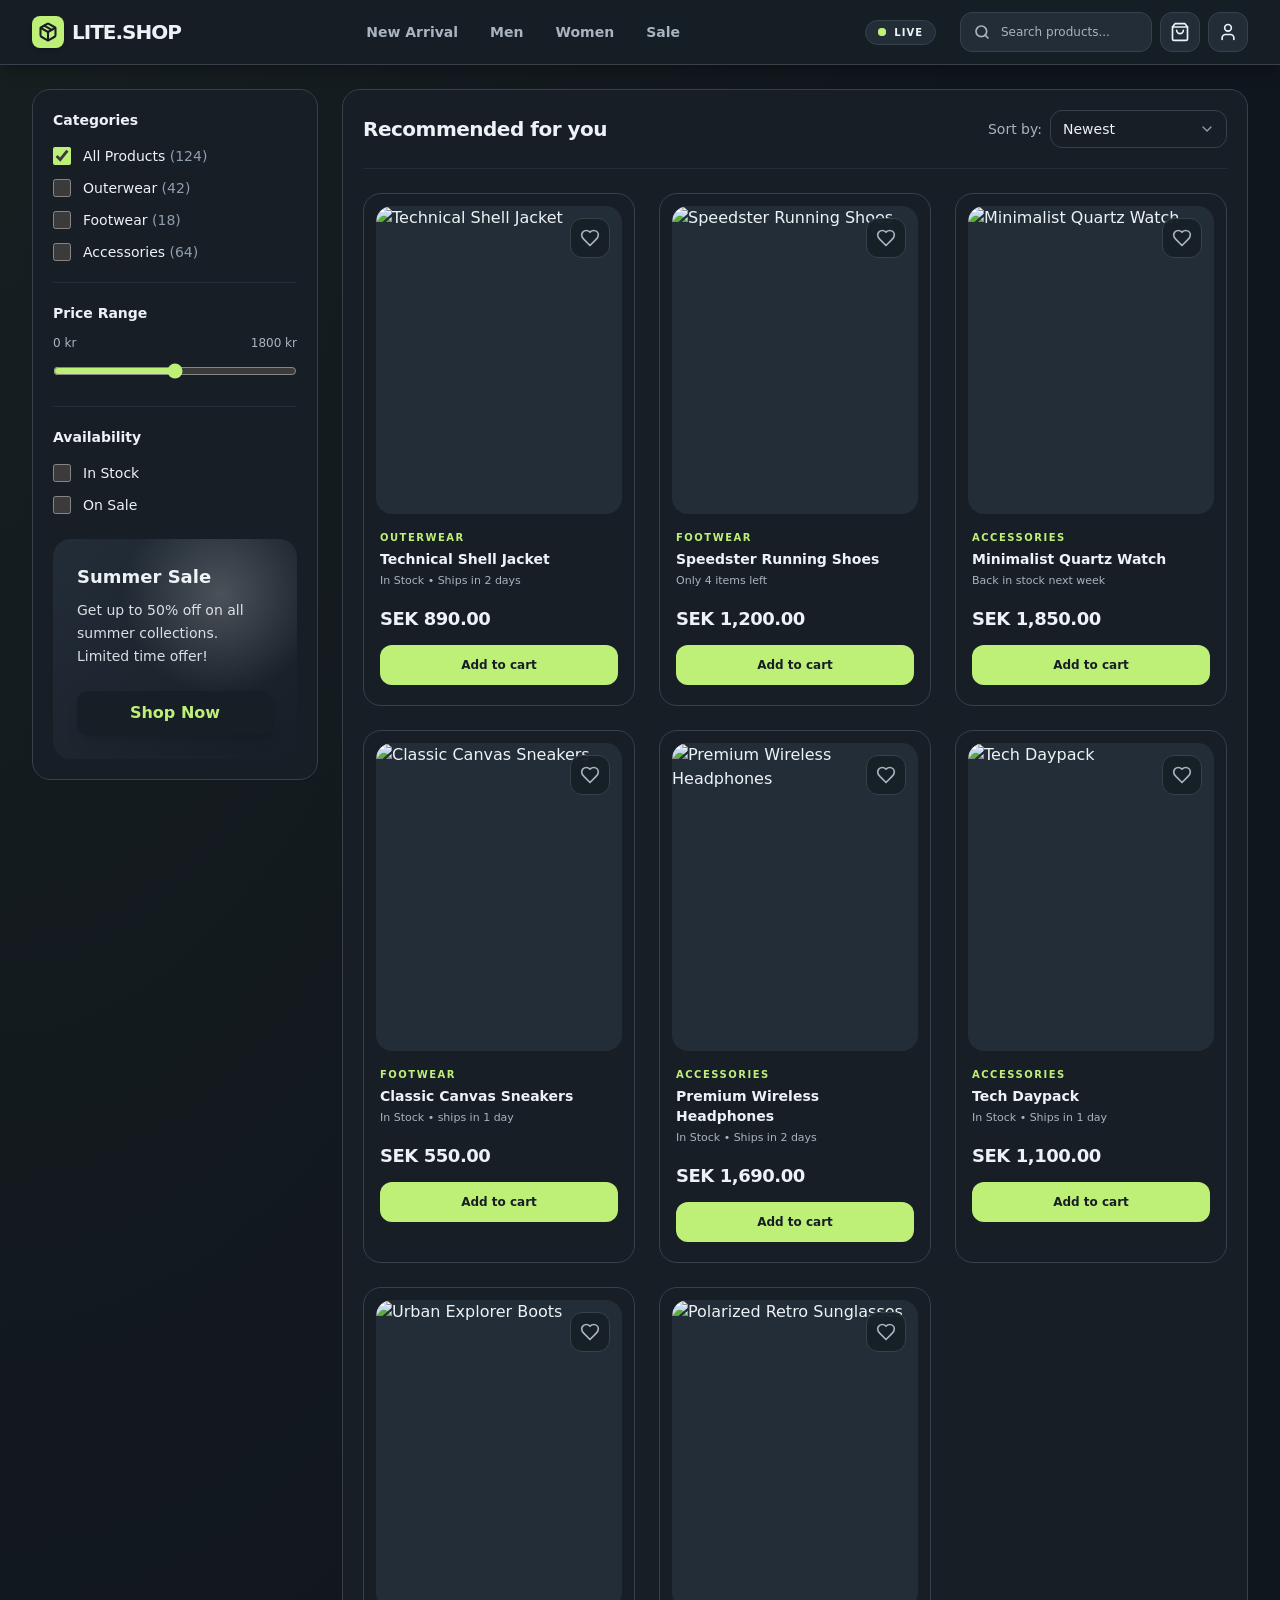
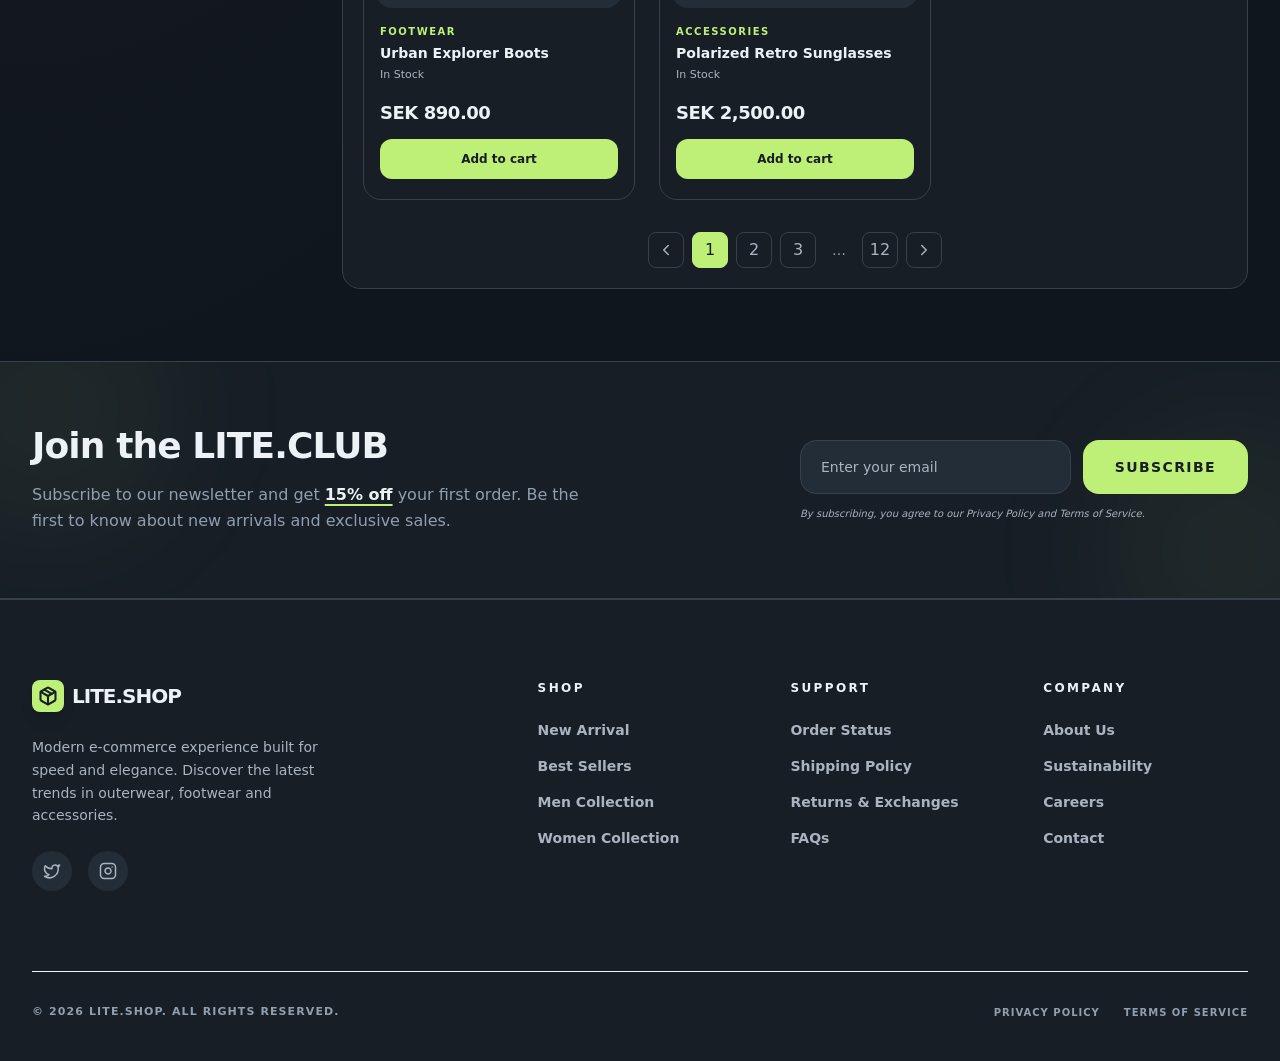
==== commit 2b217cc0: "Styling with tailwind and locla css for live server" ====
--- a/index.html
+++ b/index.html
@@ -6,60 +6,60 @@
     <meta name="viewport" content="width=device-width, initial-scale=1.0"/>
     <title>LITE.SHOP — Product Listing</title>
 
-    <!-- Tailwind CDN (utilities) -->
-    <script src="https://cdn.tailwindcss.com"></script>
+    <!-- Generated Tailwind utilities and theme, served locally with the page. -->
+    <link rel="stylesheet" href="store.css">
 
 </head>
 
-<body class="min-h-screen bg-slate-100/30 text-slate-950 antialiased font-sans">
+<body class="min-h-screen bg-canvas text-ink antialiased font-sans">
 <!-- =========================================================
   Header
 ========================================================== -->
-<header class="sticky top-0 z-40 border-b border-blue-700/30 bg-blue-600 shadow-lg shadow-blue-900/10">
+<header class="sticky top-0 z-40 border-b border-line bg-surface/95 backdrop-blur-md shadow-lg shadow-black/20">
     <div class="mx-auto max-w-7xl px-4 sm:px-6 lg:px-8">
         <div class="flex h-16 items-center justify-between">
             <!-- Logo -->
-            <a href="#" class="flex items-center gap-2 font-bold tracking-tight text-white">
-            <span class="inline-flex h-8 w-8 items-center justify-center rounded-lg bg-white text-blue-600 shadow-md">
+            <a href="#" class="flex items-center gap-2 font-bold tracking-tight text-ink">
+            <span class="inline-flex h-8 w-8 items-center justify-center rounded-lg bg-brand text-onbrand shadow-md">
               <svg xmlns="http://www.w3.org/2000/svg" width="20" height="20" viewBox="0 0 24 24" fill="none"
                    stroke="currentColor" stroke-width="2.5" stroke-linecap="round" stroke-linejoin="round"><path
                       d="m7.5 4.27 9 5.15"/><path
                       d="M21 8a2 2 0 0 0-1-1.73l-7-4a2 2 0 0 0-2 0l-7 4A2 2 0 0 0 3 8v8a2 2 0 0 0 1 1.73l7 4a2 2 0 0 0 2 0l7-4A2 2 0 0 0 21 16Z"/><path
                       d="m3.3 7 8.7 5 8.7-5"/><path d="M12 22V12"/></svg>
             </span>
-                <span class="text-xl tracking-tighter uppercase font-black">LITE.SHOP</span>
+                <span class="text-xl tracking-tighter uppercase font-semibold">LITE.SHOP</span>
             </a>
 
             <!-- Nav links -->
-            <nav class="hidden md:flex items-center gap-8 text-sm font-bold text-blue-100">
-                <a class="relative transition-colors duration-200 hover:text-white after:content-[''] after:absolute after:left-0 after:-bottom-1.5 after:w-full after:h-[2px] after:scale-x-0 after:origin-center after:bg-white after:transition-transform after:duration-300 hover:after:scale-x-100 after:rounded-full"
+            <nav class="hidden md:flex items-center gap-8 text-sm font-bold text-muted">
+                <a class="relative transition-colors duration-200 hover:text-ink after:content-[''] after:absolute after:left-0 after:-bottom-1.5 after:w-full after:h-[2px] after:scale-x-0 after:origin-center after:bg-surface after:transition-transform after:duration-300 hover:after:scale-x-100 after:rounded-full"
                    href="#">New Arrival</a>
-                <a class="relative transition-colors duration-200 hover:text-white after:content-[''] after:absolute after:left-0 after:-bottom-1.5 after:w-full after:h-[2px] after:scale-x-0 after:origin-center after:bg-white after:transition-transform after:duration-300 hover:after:scale-x-100 after:rounded-full"
+                <a class="relative transition-colors duration-200 hover:text-ink after:content-[''] after:absolute after:left-0 after:-bottom-1.5 after:w-full after:h-[2px] after:scale-x-0 after:origin-center after:bg-surface after:transition-transform after:duration-300 hover:after:scale-x-100 after:rounded-full"
                    href="#">Men</a>
-                <a class="relative transition-colors duration-200 hover:text-white after:content-[''] after:absolute after:left-0 after:-bottom-1.5 after:w-full after:h-[2px] after:scale-x-0 after:origin-center after:bg-white after:transition-transform after:duration-300 hover:after:scale-x-100 after:rounded-full"
+                <a class="relative transition-colors duration-200 hover:text-ink after:content-[''] after:absolute after:left-0 after:-bottom-1.5 after:w-full after:h-[2px] after:scale-x-0 after:origin-center after:bg-surface after:transition-transform after:duration-300 hover:after:scale-x-100 after:rounded-full"
                    href="#">Women</a>
-                <a class="relative transition-colors duration-200 hover:text-white after:content-[''] after:absolute after:left-0 after:-bottom-1.5 after:w-full after:h-[2px] after:scale-x-0 after:origin-center after:bg-white after:transition-transform after:duration-300 hover:after:scale-x-100 after:rounded-full"
+                <a class="relative transition-colors duration-200 hover:text-ink after:content-[''] after:absolute after:left-0 after:-bottom-1.5 after:w-full after:h-[2px] after:scale-x-0 after:origin-center after:bg-surface after:transition-transform after:duration-300 hover:after:scale-x-100 after:rounded-full"
                    href="#">Sale</a>
             </nav>
 
             <!-- Right icons -->
             <div class="flex items-center gap-2">
                 <!-- Status Indicator -->
-                <div class="mr-4 hidden items-center gap-2 rounded-full bg-blue-500/30 px-3 py-1 lg:flex border border-blue-400/20">
+                <div class="mr-4 hidden items-center gap-2 rounded-full bg-inset px-3 py-1 lg:flex border border-line">
                     <span class="relative flex h-2 w-2">
-                        <span class="absolute inline-flex h-full w-full animate-ping rounded-full bg-blue-200 opacity-75"></span>
-                        <span class="relative inline-flex h-2 w-2 rounded-full bg-blue-100"></span>
+                        <span class="absolute inline-flex h-full w-full animate-ping rounded-full bg-brand opacity-75"></span>
+                        <span class="relative inline-flex h-2 w-2 rounded-full bg-brand"></span>
                     </span>
-                    <span class="text-[10px] font-black uppercase tracking-widest text-blue-50">Live</span>
+                    <span class="text-[10px] font-semibold uppercase tracking-widest text-ink">Live</span>
                 </div>
 
                 <!-- Search -->
                 <div class="relative hidden sm:block">
-                    <input id="search-input" type="text" placeholder="Search products..."
-                           class="h-10 w-48 rounded-[0.75rem] bg-blue-500/30 pl-10 pr-4 text-xs font-medium text-blue-50 placeholder:text-blue-200/50 border border-blue-400/20 focus:bg-blue-500/50 focus:w-64 transition-all duration-300 outline-none">
+                    <input id="search-input" type="text" aria-label="Search products" placeholder="Search products..."
+                           class="h-10 w-48 rounded-[0.75rem] bg-inset pl-10 pr-4 text-xs font-medium text-ink placeholder:text-muted border border-line focus:bg-line focus:w-64 transition-all duration-300 outline-none">
                     <svg xmlns="http://www.w3.org/2000/svg" width="16" height="16" viewBox="0 0 24 24" fill="none"
                          stroke="currentColor" stroke-width="2.5" stroke-linecap="round" stroke-linejoin="round"
-                         class="absolute left-3.5 top-3 text-blue-200">
+                         class="absolute left-3.5 top-3 text-muted">
                         <circle cx="11" cy="11" r="8"/>
                         <path d="m21 21-4.3-4.3"/>
                     </svg>
@@ -67,7 +67,7 @@
 
                 <!-- Cart -->
                 <button type="button"
-                        class="relative inline-flex h-10 w-10 items-center justify-center rounded-[0.75rem] bg-blue-500/30 text-blue-50 transition-all duration-200 hover:text-white hover:bg-blue-500/50 border border-blue-400/20"
+                        class="relative inline-flex h-10 w-10 items-center justify-center rounded-[0.75rem] bg-inset text-ink transition-all duration-200 hover:text-ink hover:bg-line border border-line"
                         aria-label="Cart" title="Cart">
                     <svg xmlns="http://www.w3.org/2000/svg" width="20" height="20" viewBox="0 0 24 24" fill="none"
                          stroke="currentColor" stroke-width="2" stroke-linecap="round" stroke-linejoin="round">
@@ -77,12 +77,12 @@
                     </svg>
                     <!-- Cart Count Badge -->
                     <span id="cart-count"
-                          class="absolute -top-1.5 -right-1.5 flex h-4 min-w-[1rem] items-center justify-center rounded-full bg-red-500 px-1 text-[10px] font-bold text-white shadow-sm hidden">0</span>
+                          class="absolute -top-1.5 -right-1.5 flex h-4 min-w-[1rem] items-center justify-center rounded-full bg-brand px-1 text-[10px] font-bold text-onbrand shadow-sm hidden">0</span>
                 </button>
 
                 <!-- User -->
                 <button type="button"
-                        class="inline-flex h-10 w-10 items-center justify-center rounded-[0.75rem] bg-blue-500/30 text-blue-50 transition-all duration-200 hover:text-white hover:bg-blue-500/50 border border-blue-400/20"
+                        class="inline-flex h-10 w-10 items-center justify-center rounded-[0.75rem] bg-inset text-ink transition-all duration-200 hover:text-ink hover:bg-line border border-line"
                         aria-label="Account" title="Account">
                     <svg xmlns="http://www.w3.org/2000/svg" width="20" height="20" viewBox="0 0 24 24" fill="none"
                          stroke="currentColor" stroke-width="2" stroke-linecap="round" stroke-linejoin="round">
@@ -93,7 +93,7 @@
 
                 <!-- Mobile Menu Button -->
                 <button type="button"
-                        class="md:hidden inline-flex h-10 w-10 items-center justify-center rounded-[0.75rem] bg-blue-500/30 text-blue-50 transition-all duration-200 hover:text-white hover:bg-blue-500/50 border border-blue-400/20"
+                        class="md:hidden inline-flex h-10 w-10 items-center justify-center rounded-[0.75rem] bg-inset text-ink transition-all duration-200 hover:text-ink hover:bg-line border border-line"
                         aria-label="Menu" title="Menu">
                     <svg xmlns="http://www.w3.org/2000/svg" width="24" height="24" viewBox="0 0 24 24" fill="none"
                          stroke="currentColor" stroke-width="2.5" stroke-linecap="round" stroke-linejoin="round">
@@ -116,12 +116,12 @@
           Sidebar Filters
         ======================================================== -->
         <aside class="lg:col-span-3 lg:sticky lg:top-20 self-start">
-            <div class="border border-slate-200 rounded-[1.25rem] bg-slate-50/50 backdrop-blur-sm shadow-sm transition-all duration-300 hover:shadow-xl hover:border-blue-400 p-5">
+            <div class="border border-line rounded-[1.125rem] bg-surface backdrop-blur-sm shadow-sm p-5">
                 <!-- Categories -->
                 <section aria-labelledby="filters-categories" class="space-y-4">
                     <div class="flex items-center justify-between">
-                        <h2 id="filters-categories" class="text-sm font-bold text-slate-900">Categories</h2>
-                        <button type="button" class="lg:hidden text-slate-400 hover:text-blue-600 transition-colors">
+                        <h2 id="filters-categories" class="text-sm font-bold text-ink">Categories</h2>
+                        <button type="button" class="lg:hidden text-quiet hover:text-brand transition-colors">
                             <svg xmlns="http://www.w3.org/2000/svg" width="16" height="16" viewBox="0 0 24 24"
                                  fill="none" stroke="currentColor" stroke-width="2" stroke-linecap="round"
                                  stroke-linejoin="round">
@@ -133,42 +133,42 @@
                     <div class="space-y-3">
                         <label class="flex items-center gap-3 cursor-pointer select-none">
                             <input type="checkbox" value="all"
-                                   class="category-filter h-[1.125rem] w-[1.125rem] rounded-[0.375rem] border border-slate-200 accent-blue-600 cursor-pointer"
+                                   class="category-filter h-[1.125rem] w-[1.125rem] rounded-[0.375rem] border border-line accent-brand cursor-pointer"
                                    checked/>
-                            <span class="flex-1 text-sm text-slate-700">All Products <span
-                                    class="text-slate-400 font-normal">(124)</span></span>
+                            <span class="flex-1 text-sm text-ink">All Products <span
+                                    class="text-quiet font-normal">(124)</span></span>
                         </label>
 
                         <label class="flex items-center gap-3 cursor-pointer select-none">
                             <input type="checkbox" value="Outerwear"
-                                   class="category-filter h-[1.125rem] w-[1.125rem] rounded-[0.375rem] border border-slate-200 accent-blue-600 cursor-pointer"/>
-                            <span class="flex-1 text-sm text-slate-700 font-medium">Outerwear <span
-                                    class="text-slate-400 font-normal">(42)</span></span>
+                                   class="category-filter h-[1.125rem] w-[1.125rem] rounded-[0.375rem] border border-line accent-brand cursor-pointer"/>
+                            <span class="flex-1 text-sm text-ink font-medium">Outerwear <span
+                                    class="text-quiet font-normal">(42)</span></span>
                         </label>
 
                         <label class="flex items-center gap-3 cursor-pointer select-none">
                             <input type="checkbox" value="Footwear"
-                                   class="category-filter h-[1.125rem] w-[1.125rem] rounded-[0.375rem] border border-slate-200 accent-blue-600 cursor-pointer"/>
-                            <span class="flex-1 text-sm text-slate-700 font-medium">Footwear <span
-                                    class="text-slate-400 font-normal">(18)</span></span>
+                                   class="category-filter h-[1.125rem] w-[1.125rem] rounded-[0.375rem] border border-line accent-brand cursor-pointer"/>
+                            <span class="flex-1 text-sm text-ink font-medium">Footwear <span
+                                    class="text-quiet font-normal">(18)</span></span>
                         </label>
 
                         <label class="flex items-center gap-3 cursor-pointer select-none">
                             <input type="checkbox" value="Accessories"
-                                   class="category-filter h-[1.125rem] w-[1.125rem] rounded-[0.375rem] border border-slate-200 accent-blue-600 cursor-pointer"/>
-                            <span class="flex-1 text-sm text-slate-700 font-medium">Accessories <span
-                                    class="text-slate-400 font-normal">(64)</span></span>
+                                   class="category-filter h-[1.125rem] w-[1.125rem] rounded-[0.375rem] border border-line accent-brand cursor-pointer"/>
+                            <span class="flex-1 text-sm text-ink font-medium">Accessories <span
+                                    class="text-quiet font-normal">(64)</span></span>
                         </label>
                     </div>
                 </section>
 
-                <div class="my-5 h-px bg-slate-100"></div>
+                <div class="my-5 h-px bg-inset"></div>
 
                 <!-- Price Range -->
                 <section aria-labelledby="filters-price" class="space-y-3">
-                    <h2 id="filters-price" class="text-sm font-bold text-slate-900">Price Range</h2>
-
-                    <div class="flex items-center justify-between text-xs text-slate-500">
+                    <h2 id="filters-price" class="text-sm font-bold text-ink">Price Range</h2>
+
+                    <div class="flex items-center justify-between text-xs text-muted">
                         <span>0 kr</span>
                         <span>1800 kr</span>
                     </div>
@@ -178,41 +178,41 @@
                             min="0"
                             max="1800"
                             value="900"
-                            class="w-full accent-blue-500"
+                            class="w-full accent-brand"
                             aria-label="Price range"
                     />
                 </section>
 
-                <div class="my-5 h-px bg-slate-100"></div>
+                <div class="my-5 h-px bg-inset"></div>
 
                 <!-- Availability -->
                 <section aria-labelledby="filters-availability" class="space-y-4">
-                    <h2 id="filters-availability" class="text-sm font-bold text-slate-900">Availability</h2>
+                    <h2 id="filters-availability" class="text-sm font-bold text-ink">Availability</h2>
 
                     <div class="space-y-3">
                         <label class="flex items-center gap-3 cursor-pointer select-none">
                             <input type="checkbox"
-                                   class="h-[1.125rem] w-[1.125rem] rounded-[0.375rem] border border-slate-200 accent-blue-600 cursor-pointer"/>
-                            <span class="flex-1 text-sm text-slate-700">In Stock</span>
+                                   class="h-[1.125rem] w-[1.125rem] rounded-[0.375rem] border border-line accent-brand cursor-pointer"/>
+                            <span class="flex-1 text-sm text-ink">In Stock</span>
                         </label>
 
                         <label class="flex items-center gap-3 cursor-pointer select-none">
                             <input type="checkbox"
-                                   class="h-[1.125rem] w-[1.125rem] rounded-[0.375rem] border border-slate-200 accent-blue-600 cursor-pointer"/>
-                            <span class="flex-1 text-sm text-slate-700">On Sale</span>
+                                   class="h-[1.125rem] w-[1.125rem] rounded-[0.375rem] border border-line accent-brand cursor-pointer"/>
+                            <span class="flex-1 text-sm text-ink">On Sale</span>
                         </label>
                     </div>
                 </section>
 
                 <!-- Promo Card -->
                 <section class="mt-6">
-                    <div class="rounded-[1.25rem] bg-gradient-to-br from-blue-600 to-amber-500 text-white overflow-hidden relative before:content-[''] before:absolute before:-top-[20%] before:-right-[10%] before:w-[200px] before:h-[200px] before:bg-[radial-gradient(circle,rgba(255,255,255,0.2)_0%,transparent_70%)] before:rounded-full p-6">
-                        <h3 class="text-lg font-bold text-white">Summer Sale</h3>
-                        <p class="mt-2 text-sm leading-relaxed opacity-90 text-white">
+                    <div class="rounded-[1.125rem] bg-gradient-to-br from-inset to-surface text-ink overflow-hidden relative before:content-[''] before:absolute before:-top-[20%] before:-right-[10%] before:w-[200px] before:h-[200px] before:bg-[radial-gradient(circle,rgba(255,255,255,0.2)_0%,transparent_70%)] before:rounded-full p-6">
+                        <h3 class="text-lg font-bold text-ink">Summer Sale</h3>
+                        <p class="mt-2 text-sm leading-relaxed opacity-90 text-ink">
                             Get up to 50% off on all summer collections. Limited time offer!
                         </p>
                         <button type="button"
-                                class="inline-flex items-center justify-center gap-2 rounded-[0.75rem] px-5 py-2.5 font-semibold bg-white text-blue-600 transition-all duration-200 hover:bg-slate-50 hover:shadow-lg hover:-translate-y-px mt-6 w-full shadow-lg border-none">
+                                class="inline-flex items-center justify-center gap-2 rounded-[0.75rem] px-5 py-2.5 font-semibold bg-surface text-brand transition-all duration-200 hover:bg-inset hover:shadow-lg hover:-translate-y-px mt-6 w-full shadow-lg border-none">
                             Shop Now
                         </button>
                     </div>
@@ -224,21 +224,21 @@
           Main Content
         ======================================================== -->
         <section class="lg:col-span-9">
-            <div class="border border-slate-200 rounded-[1.25rem] bg-slate-50/50 backdrop-blur-sm shadow-sm transition-all duration-300 hover:shadow-xl hover:border-blue-400 p-5">
+            <div class="border border-line rounded-[1.125rem] bg-surface backdrop-blur-sm shadow-sm p-5">
                 <!-- Title + Sort -->
                 <div class="flex flex-col gap-3 sm:flex-row sm:items-center sm:justify-between">
-                    <h1 class="text-xl font-bold tracking-tight text-slate-900">Recommended for you</h1>
-
-                    <label class="inline-flex items-center gap-2 text-sm text-slate-600">
+                    <h1 class="text-xl font-bold tracking-tight text-ink">Recommended for you</h1>
+
+                    <label class="inline-flex items-center gap-2 text-sm text-muted">
                         <span class="hidden sm:inline">Sort by:</span>
                         <div class="relative">
-                            <select class="appearance-none border border-slate-200 bg-white rounded-[0.75rem] py-2 pl-3 pr-9 text-sm text-slate-950 transition-all duration-200 outline-none cursor-pointer focus:border-blue-400 focus:ring-4 focus:ring-blue-600/10">
+                            <select class="appearance-none border border-line bg-surface rounded-[0.75rem] py-2 pl-3 pr-9 text-sm text-ink transition-all duration-200 outline-none cursor-pointer focus:border-brand focus:ring-4 focus:ring-brand/20">
                                 <option selected>Newest</option>
                                 <option>Price: Low to High</option>
                                 <option>Price: High to Low</option>
                                 <option>Best Selling</option>
                             </select>
-                            <span class="pointer-events-none absolute inset-y-0 right-3 flex items-center text-slate-400">
+                            <span class="pointer-events-none absolute inset-y-0 right-3 flex items-center text-quiet">
                     <svg xmlns="http://www.w3.org/2000/svg" width="16" height="16" viewBox="0 0 24 24" fill="none"
                          stroke="currentColor" stroke-width="2" stroke-linecap="round" stroke-linejoin="round"><path
                             d="m6 9 6 6 6-6"/></svg>
@@ -247,7 +247,7 @@
                     </label>
                 </div>
 
-                <div class="mt-5 h-px bg-slate-100"></div>
+                <div class="mt-5 h-px bg-inset"></div>
 
                 <!-- Product Grid -->
                 <div id="product-grid" class="mt-6 grid grid-cols-1 gap-6 sm:grid-cols-2 lg:grid-cols-3">
@@ -257,7 +257,7 @@
                 <!-- Pagination -->
                 <nav class="mt-8 flex items-center justify-center gap-2" aria-label="Pagination">
                     <button type="button"
-                            class="inline-flex h-9 w-9 items-center justify-center rounded-lg border border-slate-200 bg-white text-slate-500 font-medium transition-all duration-200 hover:border-blue-400 hover:text-blue-600 hover:bg-blue-50"
+                            class="inline-flex h-9 w-9 items-center justify-center rounded-lg border border-line bg-surface text-muted font-medium transition-all duration-200 hover:border-brand hover:text-brand hover:bg-blue-50"
                             aria-label="Previous page" title="Previous">
                         <svg xmlns="http://www.w3.org/2000/svg" width="18" height="18" viewBox="0 0 24 24" fill="none"
                              stroke="currentColor" stroke-width="2" stroke-linecap="round" stroke-linejoin="round">
@@ -266,25 +266,25 @@
                     </button>
 
                     <button type="button"
-                            class="inline-flex h-9 w-9 items-center justify-center rounded-lg border border-blue-600 bg-blue-600 text-white font-medium transition-all duration-200"
+                            class="inline-flex h-9 w-9 items-center justify-center rounded-lg border border-brand bg-brand text-onbrand font-medium transition-all duration-200"
                             aria-current="page">1
                     </button>
                     <button type="button"
-                            class="inline-flex h-9 w-9 items-center justify-center rounded-lg border border-slate-200 bg-white text-slate-500 font-medium transition-all duration-200 hover:border-blue-400 hover:text-blue-600 hover:bg-blue-50">
+                            class="inline-flex h-9 w-9 items-center justify-center rounded-lg border border-line bg-surface text-muted font-medium transition-all duration-200 hover:border-brand hover:text-brand hover:bg-blue-50">
                         2
                     </button>
                     <button type="button"
-                            class="inline-flex h-9 w-9 items-center justify-center rounded-lg border border-slate-200 bg-white text-slate-500 font-medium transition-all duration-200 hover:border-blue-400 hover:text-blue-600 hover:bg-blue-50">
+                            class="inline-flex h-9 w-9 items-center justify-center rounded-lg border border-line bg-surface text-muted font-medium transition-all duration-200 hover:border-brand hover:text-brand hover:bg-blue-50">
                         3
                     </button>
-                    <span class="px-2 text-sm text-slate-400">…</span>
-                    <button type="button"
-                            class="inline-flex h-9 w-9 items-center justify-center rounded-lg border border-slate-200 bg-white text-slate-500 font-medium transition-all duration-200 hover:border-blue-400 hover:text-blue-600 hover:bg-blue-50">
+                    <span class="px-2 text-sm text-quiet">…</span>
+                    <button type="button"
+                            class="inline-flex h-9 w-9 items-center justify-center rounded-lg border border-line bg-surface text-muted font-medium transition-all duration-200 hover:border-brand hover:text-brand hover:bg-blue-50">
                         12
                     </button>
 
                     <button type="button"
-                            class="inline-flex h-9 w-9 items-center justify-center rounded-lg border border-slate-200 bg-white text-slate-500 font-medium transition-all duration-200 hover:border-blue-400 hover:text-blue-600 hover:bg-blue-50"
+                            class="inline-flex h-9 w-9 items-center justify-center rounded-lg border border-line bg-surface text-muted font-medium transition-all duration-200 hover:border-brand hover:text-brand hover:bg-blue-50"
                             aria-label="Next page" title="Next">
                         <svg xmlns="http://www.w3.org/2000/svg" width="18" height="18" viewBox="0 0 24 24" fill="none"
                              stroke="currentColor" stroke-width="2" stroke-linecap="round" stroke-linejoin="round">
@@ -300,18 +300,18 @@
 <!-- =========================================================
   Newsletter & Footer
 ========================================================== -->
-<section class="mt-12 bg-slate-900 py-16 text-white overflow-hidden relative">
+<section class="mt-12 border-y border-line bg-surface py-16 text-ink overflow-hidden relative">
     <!-- Decorative element -->
-    <div class="absolute -left-20 -top-20 h-64 w-64 rounded-full bg-blue-600/20 blur-3xl"></div>
-    <div class="absolute -right-20 -bottom-20 h-64 w-64 rounded-full bg-amber-500/10 blur-3xl"></div>
+    <div class="absolute -left-20 -top-20 h-64 w-64 rounded-full bg-brand/5 blur-3xl"></div>
+    <div class="absolute -right-20 -bottom-20 h-64 w-64 rounded-full bg-brand/5 blur-3xl"></div>
 
     <div class="mx-auto max-w-7xl px-4 sm:px-6 lg:px-8 relative z-10">
         <div class="flex flex-col items-center text-center lg:flex-row lg:text-left lg:justify-between gap-10">
             <div class="max-w-xl space-y-4">
-                <h2 class="text-3xl font-black tracking-tight sm:text-4xl uppercase italic">Join the LITE.CLUB</h2>
-                <p class="text-slate-400 font-medium leading-relaxed">
+                <h2 class="text-3xl font-semibold tracking-tight sm:text-4xl">Join the LITE.CLUB</h2>
+                <p class="text-quiet font-medium leading-relaxed">
                     Subscribe to our newsletter and get <span
-                        class="text-white font-bold underline decoration-blue-500 decoration-2 underline-offset-4">15% off</span>
+                        class="text-ink font-bold underline decoration-brand decoration-2 underline-offset-4">15% off</span>
                     your first order.
                     Be the first to know about new arrivals and exclusive sales.
                 </p>
@@ -319,43 +319,43 @@
 
             <form class="w-full max-w-md">
                 <div class="flex flex-col gap-3 sm:flex-row">
-                    <input type="email" placeholder="Enter your email"
-                           class="flex-1 rounded-[1rem] bg-white/5 border border-white/10 px-5 py-4 text-sm font-medium text-white placeholder:text-slate-500 outline-none transition-all focus:bg-white/10 focus:ring-2 focus:ring-blue-500/50"
+                    <input type="email" aria-label="Email address" placeholder="Enter your email"
+                           class="flex-1 rounded-[1rem] bg-inset border border-line px-5 py-4 text-sm font-medium text-ink placeholder:text-muted outline-none transition-all focus:bg-line focus:ring-2 focus:ring-brand/30"
                            required>
                     <button type="submit"
-                            class="rounded-[1rem] bg-blue-600 px-8 py-4 text-sm font-black uppercase tracking-widest text-white transition-all hover:bg-blue-500 hover:shadow-[0_0_20px_rgba(37,99,235,0.4)] active:scale-95">
+                            class="rounded-[1rem] bg-brand px-8 py-4 text-sm font-semibold uppercase tracking-widest text-onbrand transition-all hover:bg-brand-hover hover:shadow-lg active:scale-95">
                         Subscribe
                     </button>
                 </div>
-                <p class="mt-3 text-[10px] text-slate-500 italic">By subscribing, you agree to our Privacy Policy and
+                <p class="mt-3 text-[10px] text-muted italic">By subscribing, you agree to our Privacy Policy and
                     Terms of Service.</p>
             </form>
         </div>
     </div>
 </section>
 
-<footer class="bg-white pt-20 pb-10 border-t border-slate-200">
+<footer class="bg-surface pt-20 pb-10 border-t border-line">
     <div class="mx-auto max-w-7xl px-4 sm:px-6 lg:px-8">
         <div class="grid grid-cols-2 gap-12 md:grid-cols-4 lg:grid-cols-5">
             <!-- Brand Column -->
             <div class="col-span-2 lg:col-span-2 space-y-6">
-                <a href="#" class="flex items-center gap-2 font-bold tracking-tight text-slate-900">
-                    <span class="inline-flex h-8 w-8 items-center justify-center rounded-lg bg-blue-600 text-white shadow-lg">
+                <a href="#" class="flex items-center gap-2 font-bold tracking-tight text-ink">
+                    <span class="inline-flex h-8 w-8 items-center justify-center rounded-lg bg-brand text-onbrand shadow-lg">
                         <svg xmlns="http://www.w3.org/2000/svg" width="20" height="20" viewBox="0 0 24 24" fill="none"
                              stroke="currentColor" stroke-width="2.5" stroke-linecap="round" stroke-linejoin="round"><path
                                 d="m7.5 4.27 9 5.15"/><path
                                 d="M21 8a2 2 0 0 0-1-1.73l-7-4a2 2 0 0 0-2 0l-7 4A2 2 0 0 0 3 8v8a2 2 0 0 0 1 1.73l7 4a2 2 0 0 0 2 0l7-4A2 2 0 0 0 21 16Z"/><path
                                 d="m3.3 7 8.7 5 8.7-5"/><path d="M12 22V12"/></svg>
                     </span>
-                    <span class="text-xl tracking-tighter uppercase font-black">LITE.SHOP</span>
+                    <span class="text-xl tracking-tighter uppercase font-semibold">LITE.SHOP</span>
                 </a>
-                <p class="max-w-xs text-sm text-slate-500 leading-relaxed font-medium">
+                <p class="max-w-xs text-sm text-muted leading-relaxed font-medium">
                     Modern e-commerce experience built for speed and elegance. Discover the latest trends in outerwear,
                     footwear and accessories.
                 </p>
                 <div class="flex items-center gap-4">
                     <a href="#"
-                       class="h-10 w-10 flex items-center justify-center rounded-full bg-slate-100 text-slate-600 transition-colors hover:bg-blue-600 hover:text-white"
+                       class="h-10 w-10 flex items-center justify-center rounded-full bg-inset text-muted transition-colors hover:bg-brand-hover hover:text-onbrand"
                        aria-label="Twitter">
                         <svg xmlns="http://www.w3.org/2000/svg" width="18" height="18" viewBox="0 0 24 24" fill="none"
                              stroke="currentColor" stroke-width="2" stroke-linecap="round" stroke-linejoin="round">
@@ -363,7 +363,7 @@
                         </svg>
                     </a>
                     <a href="#"
-                       class="h-10 w-10 flex items-center justify-center rounded-full bg-slate-100 text-slate-600 transition-colors hover:bg-blue-600 hover:text-white"
+                       class="h-10 w-10 flex items-center justify-center rounded-full bg-inset text-muted transition-colors hover:bg-brand-hover hover:text-onbrand"
                        aria-label="Instagram">
                         <svg xmlns="http://www.w3.org/2000/svg" width="18" height="18" viewBox="0 0 24 24" fill="none"
                              stroke="currentColor" stroke-width="2" stroke-linecap="round" stroke-linejoin="round">
@@ -377,48 +377,48 @@
 
             <!-- Links Column 1 -->
             <div class="space-y-6">
-                <h4 class="text-xs font-black uppercase tracking-[0.2em] text-slate-900">Shop</h4>
-                <ul class="space-y-4 text-sm font-bold text-slate-500">
-                    <li><a href="#" class="transition-colors hover:text-blue-600">New Arrival</a></li>
-                    <li><a href="#" class="transition-colors hover:text-blue-600">Best Sellers</a></li>
-                    <li><a href="#" class="transition-colors hover:text-blue-600">Men Collection</a></li>
-                    <li><a href="#" class="transition-colors hover:text-blue-600">Women Collection</a></li>
+                <h4 class="text-xs font-semibold uppercase tracking-[0.2em] text-ink">Shop</h4>
+                <ul class="space-y-4 text-sm font-bold text-muted">
+                    <li><a href="#" class="transition-colors hover:text-brand">New Arrival</a></li>
+                    <li><a href="#" class="transition-colors hover:text-brand">Best Sellers</a></li>
+                    <li><a href="#" class="transition-colors hover:text-brand">Men Collection</a></li>
+                    <li><a href="#" class="transition-colors hover:text-brand">Women Collection</a></li>
                 </ul>
             </div>
 
             <!-- Links Column 2 -->
             <div class="space-y-6">
-                <h4 class="text-xs font-black uppercase tracking-[0.2em] text-slate-900">Support</h4>
-                <ul class="space-y-4 text-sm font-bold text-slate-500">
-                    <li><a href="#" class="transition-colors hover:text-blue-600">Order Status</a></li>
-                    <li><a href="#" class="transition-colors hover:text-blue-600">Shipping Policy</a></li>
-                    <li><a href="#" class="transition-colors hover:text-blue-600">Returns & Exchanges</a></li>
-                    <li><a href="#" class="transition-colors hover:text-blue-600">FAQs</a></li>
+                <h4 class="text-xs font-semibold uppercase tracking-[0.2em] text-ink">Support</h4>
+                <ul class="space-y-4 text-sm font-bold text-muted">
+                    <li><a href="#" class="transition-colors hover:text-brand">Order Status</a></li>
+                    <li><a href="#" class="transition-colors hover:text-brand">Shipping Policy</a></li>
+                    <li><a href="#" class="transition-colors hover:text-brand">Returns & Exchanges</a></li>
+                    <li><a href="#" class="transition-colors hover:text-brand">FAQs</a></li>
                 </ul>
             </div>
 
             <!-- Links Column 3 -->
             <div class="space-y-6">
-                <h4 class="text-xs font-black uppercase tracking-[0.2em] text-slate-900">Company</h4>
-                <ul class="space-y-4 text-sm font-bold text-slate-500">
-                    <li><a href="#" class="transition-colors hover:text-blue-600">About Us</a></li>
-                    <li><a href="#" class="transition-colors hover:text-blue-600">Sustainability</a></li>
-                    <li><a href="#" class="transition-colors hover:text-blue-600">Careers</a></li>
-                    <li><a href="#" class="transition-colors hover:text-blue-600">Contact</a></li>
+                <h4 class="text-xs font-semibold uppercase tracking-[0.2em] text-ink">Company</h4>
+                <ul class="space-y-4 text-sm font-bold text-muted">
+                    <li><a href="#" class="transition-colors hover:text-brand">About Us</a></li>
+                    <li><a href="#" class="transition-colors hover:text-brand">Sustainability</a></li>
+                    <li><a href="#" class="transition-colors hover:text-brand">Careers</a></li>
+                    <li><a href="#" class="transition-colors hover:text-brand">Contact</a></li>
                 </ul>
             </div>
         </div>
 
         <div class="mt-20 border-t border-slate-100 pt-8 flex flex-col gap-4 sm:flex-row sm:items-center sm:justify-between">
-            <p class="text-[11px] font-bold text-slate-400 uppercase tracking-widest">
+            <p class="text-[11px] font-bold text-quiet uppercase tracking-widest">
                 &copy; 2026 LITE.SHOP. All rights reserved.
             </p>
             <div class="flex items-center gap-6">
                 <a href="#"
-                   class="text-[10px] font-black uppercase tracking-widest text-slate-400 hover:text-slate-900 transition-colors">Privacy
+                   class="text-[10px] font-semibold uppercase tracking-widest text-quiet hover:text-ink transition-colors">Privacy
                     Policy</a>
                 <a href="#"
-                   class="text-[10px] font-black uppercase tracking-widest text-slate-400 hover:text-slate-900 transition-colors">Terms
+                   class="text-[10px] font-semibold uppercase tracking-widest text-quiet hover:text-ink transition-colors">Terms
                     of Service</a>
             </div>
         </div>
@@ -428,9 +428,9 @@
 <div role="status" aria-live="polite" aria-atomic="true"
      class="pointer-events-none fixed bottom-6 left-4 right-4 z-50 sm:left-auto sm:right-6 sm:max-w-sm">
     <p id="cart-notification"
-       class="hidden rounded-xl bg-slate-900 px-5 py-3 text-sm font-medium text-white shadow-lg"></p>
+       class="hidden rounded-xl border border-line border-l-4 border-l-brand bg-inset px-5 py-3 text-sm font-medium text-ink shadow-lg"></p>
 </div>
 <script src="products.js"></script>
 <script src="main.js"></script>
 </body>
-</html>+</html>
--- a/store.css
+++ b/store.css
@@ -0,0 +1,2 @@
+*,:after,:before{--tw-border-spacing-x:0;--tw-border-spacing-y:0;--tw-translate-x:0;--tw-translate-y:0;--tw-rotate:0;--tw-skew-x:0;--tw-skew-y:0;--tw-scale-x:1;--tw-scale-y:1;--tw-pan-x: ;--tw-pan-y: ;--tw-pinch-zoom: ;--tw-scroll-snap-strictness:proximity;--tw-gradient-from-position: ;--tw-gradient-via-position: ;--tw-gradient-to-position: ;--tw-ordinal: ;--tw-slashed-zero: ;--tw-numeric-figure: ;--tw-numeric-spacing: ;--tw-numeric-fraction: ;--tw-ring-inset: ;--tw-ring-offset-width:0px;--tw-ring-offset-color:#fff;--tw-ring-color:rgba(59,130,246,.5);--tw-ring-offset-shadow:0 0 #0000;--tw-ring-shadow:0 0 #0000;--tw-shadow:0 0 #0000;--tw-shadow-colored:0 0 #0000;--tw-blur: ;--tw-brightness: ;--tw-contrast: ;--tw-grayscale: ;--tw-hue-rotate: ;--tw-invert: ;--tw-saturate: ;--tw-sepia: ;--tw-drop-shadow: ;--tw-backdrop-blur: ;--tw-backdrop-brightness: ;--tw-backdrop-contrast: ;--tw-backdrop-grayscale: ;--tw-backdrop-hue-rotate: ;--tw-backdrop-invert: ;--tw-backdrop-opacity: ;--tw-backdrop-saturate: ;--tw-backdrop-sepia: ;--tw-contain-size: ;--tw-contain-layout: ;--tw-contain-paint: ;--tw-contain-style: }::backdrop{--tw-border-spacing-x:0;--tw-border-spacing-y:0;--tw-translate-x:0;--tw-translate-y:0;--tw-rotate:0;--tw-skew-x:0;--tw-skew-y:0;--tw-scale-x:1;--tw-scale-y:1;--tw-pan-x: ;--tw-pan-y: ;--tw-pinch-zoom: ;--tw-scroll-snap-strictness:proximity;--tw-gradient-from-position: ;--tw-gradient-via-position: ;--tw-gradient-to-position: ;--tw-ordinal: ;--tw-slashed-zero: ;--tw-numeric-figure: ;--tw-numeric-spacing: ;--tw-numeric-fraction: ;--tw-ring-inset: ;--tw-ring-offset-width:0px;--tw-ring-offset-color:#fff;--tw-ring-color:rgba(59,130,246,.5);--tw-ring-offset-shadow:0 0 #0000;--tw-ring-shadow:0 0 #0000;--tw-shadow:0 0 #0000;--tw-shadow-colored:0 0 #0000;--tw-blur: ;--tw-brightness: ;--tw-contrast: ;--tw-grayscale: ;--tw-hue-rotate: ;--tw-invert: ;--tw-saturate: ;--tw-sepia: ;--tw-drop-shadow: ;--tw-backdrop-blur: ;--tw-backdrop-brightness: ;--tw-backdrop-contrast: ;--tw-backdrop-grayscale: ;--tw-backdrop-hue-rotate: ;--tw-backdrop-invert: ;--tw-backdrop-opacity: ;--tw-backdrop-saturate: ;--tw-backdrop-sepia: ;--tw-contain-size: ;--tw-contain-layout: ;--tw-contain-paint: ;--tw-contain-style: }
+/*! tailwindcss v3.4.19 | MIT License | https://tailwindcss.com*/*,:after,:before{box-sizing:border-box;border:0 solid #e5e7eb}:after,:before{--tw-content:""}:host,html{line-height:1.5;-webkit-text-size-adjust:100%;-moz-tab-size:4;-o-tab-size:4;tab-size:4;font-family:Segoe UI,system-ui,sans-serif;font-feature-settings:normal;font-variation-settings:normal;-webkit-tap-highlight-color:transparent}body{margin:0;line-height:inherit}hr{height:0;color:inherit;border-top-width:1px}abbr:where([title]){-webkit-text-decoration:underline dotted;text-decoration:underline dotted}h1,h2,h3,h4,h5,h6{font-size:inherit;font-weight:inherit}a{color:inherit;text-decoration:inherit}b,strong{font-weight:bolder}code,kbd,pre,samp{font-family:ui-monospace,SFMono-Regular,Menlo,Monaco,Consolas,Liberation Mono,Courier New,monospace;font-feature-settings:normal;font-variation-settings:normal;font-size:1em}small{font-size:80%}sub,sup{font-size:75%;line-height:0;position:relative;vertical-align:baseline}sub{bottom:-.25em}sup{top:-.5em}table{text-indent:0;border-color:inherit;border-collapse:collapse}button,input,optgroup,select,textarea{font-family:inherit;font-feature-settings:inherit;font-variation-settings:inherit;font-size:100%;font-weight:inherit;line-height:inherit;letter-spacing:inherit;color:inherit;margin:0;padding:0}button,select{text-transform:none}button,input:where([type=button]),input:where([type=reset]),input:where([type=submit]){-webkit-appearance:button;background-color:transparent;background-image:none}:-moz-focusring{outline:auto}:-moz-ui-invalid{box-shadow:none}progress{vertical-align:baseline}::-webkit-inner-spin-button,::-webkit-outer-spin-button{height:auto}[type=search]{-webkit-appearance:textfield;outline-offset:-2px}::-webkit-search-decoration{-webkit-appearance:none}::-webkit-file-upload-button{-webkit-appearance:button;font:inherit}summary{display:list-item}blockquote,dd,dl,figure,h1,h2,h3,h4,h5,h6,hr,p,pre{margin:0}fieldset{margin:0}fieldset,legend{padding:0}menu,ol,ul{list-style:none;margin:0;padding:0}dialog{padding:0}textarea{resize:vertical}input::-moz-placeholder,textarea::-moz-placeholder{opacity:1;color:#9ca3af}input::placeholder,textarea::placeholder{opacity:1;color:#9ca3af}[role=button],button{cursor:pointer}:disabled{cursor:default}audio,canvas,embed,iframe,img,object,svg,video{display:block;vertical-align:middle}img,video{max-width:100%;height:auto}[hidden]:where(:not([hidden=until-found])){display:none}.pointer-events-none{pointer-events:none}.visible{visibility:visible}.fixed{position:fixed}.absolute{position:absolute}.relative{position:relative}.sticky{position:sticky}.inset-0{inset:0}.inset-y-0{top:0;bottom:0}.-bottom-20{bottom:-5rem}.-left-20{left:-5rem}.-right-1\.5{right:-.375rem}.-right-20{right:-5rem}.-top-1\.5{top:-.375rem}.-top-20{top:-5rem}.bottom-6{bottom:1.5rem}.left-3\.5{left:.875rem}.left-4{left:1rem}.right-3{right:.75rem}.right-4{right:1rem}.top-0{top:0}.top-3{top:.75rem}.z-10{z-index:10}.z-40{z-index:40}.z-50{z-index:50}.col-span-2{grid-column:span 2/span 2}.mx-auto{margin-left:auto;margin-right:auto}.my-5{margin-top:1.25rem;margin-bottom:1.25rem}.mr-4{margin-right:1rem}.mt-12{margin-top:3rem}.mt-2{margin-top:.5rem}.mt-20{margin-top:5rem}.mt-3{margin-top:.75rem}.mt-4{margin-top:1rem}.mt-5{margin-top:1.25rem}.mt-6{margin-top:1.5rem}.mt-8{margin-top:2rem}.flex{display:flex}.inline-flex{display:inline-flex}.grid{display:grid}.hidden{display:none}.aspect-\[4\/5\]{aspect-ratio:4/5}.h-10{height:2.5rem}.h-12{height:3rem}.h-16{height:4rem}.h-2{height:.5rem}.h-4{height:1rem}.h-64{height:16rem}.h-8{height:2rem}.h-9{height:2.25rem}.h-\[1\.125rem\]{height:1.125rem}.h-full{height:100%}.h-px{height:1px}.min-h-screen{min-height:100vh}.w-10{width:2.5rem}.w-12{width:3rem}.w-2{width:.5rem}.w-48{width:12rem}.w-64{width:16rem}.w-8{width:2rem}.w-9{width:2.25rem}.w-\[1\.125rem\]{width:1.125rem}.w-full{width:100%}.min-w-\[1rem\]{min-width:1rem}.max-w-7xl{max-width:80rem}.max-w-md{max-width:28rem}.max-w-xl{max-width:36rem}.max-w-xs{max-width:20rem}.flex-1{flex:1 1 0%}.translate-y-4{--tw-translate-y:1rem;transform:translate(var(--tw-translate-x),var(--tw-translate-y)) rotate(var(--tw-rotate)) skewX(var(--tw-skew-x)) skewY(var(--tw-skew-y)) scaleX(var(--tw-scale-x)) scaleY(var(--tw-scale-y))}@keyframes ping{75%,to{transform:scale(2);opacity:0}}.animate-ping{animation:ping 1s cubic-bezier(0,0,.2,1) infinite}.cursor-pointer{cursor:pointer}.select-none{-webkit-user-select:none;-moz-user-select:none;user-select:none}.appearance-none{-webkit-appearance:none;-moz-appearance:none;appearance:none}.grid-cols-1{grid-template-columns:repeat(1,minmax(0,1fr))}.grid-cols-2{grid-template-columns:repeat(2,minmax(0,1fr))}.flex-col{flex-direction:column}.items-center{align-items:center}.items-stretch{align-items:stretch}.justify-center{justify-content:center}.justify-between{justify-content:space-between}.gap-10{gap:2.5rem}.gap-12{gap:3rem}.gap-2{gap:.5rem}.gap-3{gap:.75rem}.gap-4{gap:1rem}.gap-6{gap:1.5rem}.gap-8{gap:2rem}.space-y-1>:not([hidden])~:not([hidden]){--tw-space-y-reverse:0;margin-top:calc(.25rem*(1 - var(--tw-space-y-reverse)));margin-bottom:calc(.25rem*var(--tw-space-y-reverse))}.space-y-3>:not([hidden])~:not([hidden]){--tw-space-y-reverse:0;margin-top:calc(.75rem*(1 - var(--tw-space-y-reverse)));margin-bottom:calc(.75rem*var(--tw-space-y-reverse))}.space-y-4>:not([hidden])~:not([hidden]){--tw-space-y-reverse:0;margin-top:calc(1rem*(1 - var(--tw-space-y-reverse)));margin-bottom:calc(1rem*var(--tw-space-y-reverse))}.space-y-6>:not([hidden])~:not([hidden]){--tw-space-y-reverse:0;margin-top:calc(1.5rem*(1 - var(--tw-space-y-reverse)));margin-bottom:calc(1.5rem*var(--tw-space-y-reverse))}.self-start{align-self:flex-start}.overflow-hidden{overflow:hidden}.whitespace-nowrap{white-space:nowrap}.rounded-2xl{border-radius:1rem}.rounded-\[0\.375rem\]{border-radius:.375rem}.rounded-\[0\.75rem\]{border-radius:.75rem}.rounded-\[1\.125rem\]{border-radius:1.125rem}.rounded-\[1rem\]{border-radius:1rem}.rounded-full{border-radius:9999px}.rounded-lg{border-radius:.5rem}.rounded-xl{border-radius:.75rem}.border{border-width:1px}.border-y{border-top-width:1px}.border-b,.border-y{border-bottom-width:1px}.border-l-4{border-left-width:4px}.border-t{border-top-width:1px}.border-none{border-style:none}.border-brand{--tw-border-opacity:1;border-color:rgb(190 240 120/var(--tw-border-opacity,1))}.border-line{--tw-border-opacity:1;border-color:rgb(54 65 76/var(--tw-border-opacity,1))}.border-slate-100{--tw-border-opacity:1;border-color:rgb(241 245 249/var(--tw-border-opacity,1))}.border-l-brand{--tw-border-opacity:1;border-left-color:rgb(190 240 120/var(--tw-border-opacity,1))}.bg-brand{--tw-bg-opacity:1;background-color:rgb(190 240 120/var(--tw-bg-opacity,1))}.bg-brand\/5{background-color:hsla(85,80%,71%,.05)}.bg-canvas{--tw-bg-opacity:1;background-color:rgb(16 22 29/var(--tw-bg-opacity,1))}.bg-canvas\/30{background-color:rgba(16,22,29,.3)}.bg-inset{--tw-bg-opacity:1;background-color:rgb(35 45 56/var(--tw-bg-opacity,1))}.bg-surface{--tw-bg-opacity:1;background-color:rgb(23 30 38/var(--tw-bg-opacity,1))}.bg-surface\/90{background-color:rgba(23,30,38,.9)}.bg-surface\/95{background-color:rgba(23,30,38,.95)}.bg-gradient-to-br{background-image:linear-gradient(to bottom right,var(--tw-gradient-stops))}.from-inset{--tw-gradient-from:#232d38 var(--tw-gradient-from-position);--tw-gradient-to:rgba(35,45,56,0) var(--tw-gradient-to-position);--tw-gradient-stops:var(--tw-gradient-from),var(--tw-gradient-to)}.to-surface{--tw-gradient-to:#171e26 var(--tw-gradient-to-position)}.object-cover{-o-object-fit:cover;object-fit:cover}.p-3{padding:.75rem}.p-5{padding:1.25rem}.p-6{padding:1.5rem}.px-1{padding-left:.25rem;padding-right:.25rem}.px-2{padding-left:.5rem;padding-right:.5rem}.px-3{padding-left:.75rem;padding-right:.75rem}.px-4{padding-left:1rem;padding-right:1rem}.px-5{padding-left:1.25rem;padding-right:1.25rem}.px-8{padding-left:2rem;padding-right:2rem}.py-1{padding-top:.25rem;padding-bottom:.25rem}.py-16{padding-top:4rem;padding-bottom:4rem}.py-2{padding-top:.5rem;padding-bottom:.5rem}.py-2\.5{padding-top:.625rem;padding-bottom:.625rem}.py-3{padding-top:.75rem;padding-bottom:.75rem}.py-4{padding-top:1rem;padding-bottom:1rem}.py-6{padding-top:1.5rem;padding-bottom:1.5rem}.pb-10{padding-bottom:2.5rem}.pb-2{padding-bottom:.5rem}.pl-10{padding-left:2.5rem}.pl-3{padding-left:.75rem}.pr-4{padding-right:1rem}.pr-9{padding-right:2.25rem}.pt-20{padding-top:5rem}.pt-3{padding-top:.75rem}.pt-8{padding-top:2rem}.text-center{text-align:center}.font-sans{font-family:Segoe UI,system-ui,sans-serif}.text-3xl{font-size:1.875rem;line-height:2.25rem}.text-\[10px\]{font-size:10px}.text-\[11px\]{font-size:11px}.text-lg{font-size:1.125rem;line-height:1.75rem}.text-sm{font-size:.875rem;line-height:1.25rem}.text-xl{font-size:1.25rem;line-height:1.75rem}.text-xs{font-size:.75rem;line-height:1rem}.font-bold{font-weight:700}.font-medium{font-weight:500}.font-normal{font-weight:400}.font-semibold{font-weight:600}.uppercase{text-transform:uppercase}.italic{font-style:italic}.leading-relaxed{line-height:1.625}.tracking-\[0\.15em\]{letter-spacing:.15em}.tracking-\[0\.2em\]{letter-spacing:.2em}.tracking-tight{letter-spacing:-.025em}.tracking-tighter{letter-spacing:-.05em}.tracking-widest{letter-spacing:.1em}.text-brand{--tw-text-opacity:1;color:rgb(190 240 120/var(--tw-text-opacity,1))}.text-ink{--tw-text-opacity:1;color:rgb(237 242 246/var(--tw-text-opacity,1))}.text-muted{--tw-text-opacity:1;color:rgb(169 180 192/var(--tw-text-opacity,1))}.text-onbrand{--tw-text-opacity:1;color:rgb(23 30 38/var(--tw-text-opacity,1))}.text-quiet{--tw-text-opacity:1;color:rgb(143 159 175/var(--tw-text-opacity,1))}.underline{text-decoration-line:underline}.decoration-brand{text-decoration-color:#bef078}.decoration-2{text-decoration-thickness:2px}.underline-offset-4{text-underline-offset:4px}.antialiased{-webkit-font-smoothing:antialiased;-moz-osx-font-smoothing:grayscale}.accent-brand{accent-color:#bef078}.opacity-0{opacity:0}.opacity-75{opacity:.75}.opacity-90{opacity:.9}.shadow-lg{--tw-shadow:0 10px 15px -3px rgba(0,0,0,.1),0 4px 6px -4px rgba(0,0,0,.1);--tw-shadow-colored:0 10px 15px -3px var(--tw-shadow-color),0 4px 6px -4px var(--tw-shadow-color)}.shadow-lg,.shadow-md{box-shadow:var(--tw-ring-offset-shadow,0 0 #0000),var(--tw-ring-shadow,0 0 #0000),var(--tw-shadow)}.shadow-md{--tw-shadow:0 4px 6px -1px rgba(0,0,0,.1),0 2px 4px -2px rgba(0,0,0,.1);--tw-shadow-colored:0 4px 6px -1px var(--tw-shadow-color),0 2px 4px -2px var(--tw-shadow-color)}.shadow-sm{--tw-shadow:0 1px 2px 0 rgba(0,0,0,.05);--tw-shadow-colored:0 1px 2px 0 var(--tw-shadow-color)}.shadow-sm,.shadow-xl{box-shadow:var(--tw-ring-offset-shadow,0 0 #0000),var(--tw-ring-shadow,0 0 #0000),var(--tw-shadow)}.shadow-xl{--tw-shadow:0 20px 25px -5px rgba(0,0,0,.1),0 8px 10px -6px rgba(0,0,0,.1);--tw-shadow-colored:0 20px 25px -5px var(--tw-shadow-color),0 8px 10px -6px var(--tw-shadow-color)}.shadow-black\/20{--tw-shadow-color:rgba(0,0,0,.2);--tw-shadow:var(--tw-shadow-colored)}.outline-none{outline:2px solid transparent;outline-offset:2px}.blur-3xl{--tw-blur:blur(64px)}.blur-3xl,.filter{filter:var(--tw-blur) var(--tw-brightness) var(--tw-contrast) var(--tw-grayscale) var(--tw-hue-rotate) var(--tw-invert) var(--tw-saturate) var(--tw-sepia) var(--tw-drop-shadow)}.backdrop-blur-md{--tw-backdrop-blur:blur(12px)}.backdrop-blur-md,.backdrop-blur-sm{-webkit-backdrop-filter:var(--tw-backdrop-blur) var(--tw-backdrop-brightness) var(--tw-backdrop-contrast) var(--tw-backdrop-grayscale) var(--tw-backdrop-hue-rotate) var(--tw-backdrop-invert) var(--tw-backdrop-opacity) var(--tw-backdrop-saturate) var(--tw-backdrop-sepia);backdrop-filter:var(--tw-backdrop-blur) var(--tw-backdrop-brightness) var(--tw-backdrop-contrast) var(--tw-backdrop-grayscale) var(--tw-backdrop-hue-rotate) var(--tw-backdrop-invert) var(--tw-backdrop-opacity) var(--tw-backdrop-saturate) var(--tw-backdrop-sepia)}.backdrop-blur-sm{--tw-backdrop-blur:blur(4px)}.transition-all{transition-property:all;transition-timing-function:cubic-bezier(.4,0,.2,1);transition-duration:.15s}.transition-colors{transition-property:color,background-color,border-color,text-decoration-color,fill,stroke;transition-timing-function:cubic-bezier(.4,0,.2,1);transition-duration:.15s}.transition-opacity{transition-property:opacity;transition-timing-function:cubic-bezier(.4,0,.2,1);transition-duration:.15s}.transition-transform{transition-property:transform;transition-timing-function:cubic-bezier(.4,0,.2,1);transition-duration:.15s}.delay-75{transition-delay:75ms}.duration-200{transition-duration:.2s}.duration-300{transition-duration:.3s}.duration-500{transition-duration:.5s}.duration-700{transition-duration:.7s}:root{color-scheme:dark}body{background-image:radial-gradient(ellipse at top left,hsla(85,80%,71%,.04),transparent 55%)}::-moz-selection{background:#bef078;color:#171e26}::selection{background:#bef078;color:#171e26}:is(a,button,input,select):focus-visible{outline:2px solid #bef078;outline-offset:3px}.product-card:focus-within{border-color:#bef078}.product-card:focus-within .product-overlay{opacity:1}.product-card:focus-within .product-overlay button{transform:translateY(0)}@media (prefers-reduced-motion:reduce){*,:after,:before{animation:none!important;transition:none!important;scroll-behavior:auto!important}.product-card,.product-card img,.product-overlay button{transform:none!important}}.placeholder\:text-muted::-moz-placeholder{--tw-text-opacity:1;color:rgb(169 180 192/var(--tw-text-opacity,1))}.placeholder\:text-muted::placeholder{--tw-text-opacity:1;color:rgb(169 180 192/var(--tw-text-opacity,1))}.before\:absolute:before{content:var(--tw-content);position:absolute}.before\:-right-\[10\%\]:before{content:var(--tw-content);right:-10%}.before\:-top-\[20\%\]:before{content:var(--tw-content);top:-20%}.before\:h-\[200px\]:before{content:var(--tw-content);height:200px}.before\:w-\[200px\]:before{content:var(--tw-content);width:200px}.before\:rounded-full:before{content:var(--tw-content);border-radius:9999px}.before\:bg-\[radial-gradient\(circle\2c rgba\(255\2c 255\2c 255\2c 0\.2\)_0\%\2c transparent_70\%\)\]:before{content:var(--tw-content);background-image:radial-gradient(circle,hsla(0,0%,100%,.2) 0,transparent 70%)}.before\:content-\[\'\'\]:before{--tw-content:"";content:var(--tw-content)}.after\:absolute:after{content:var(--tw-content);position:absolute}.after\:-bottom-1\.5:after{content:var(--tw-content);bottom:-.375rem}.after\:left-0:after{content:var(--tw-content);left:0}.after\:h-\[2px\]:after{content:var(--tw-content);height:2px}.after\:w-full:after{content:var(--tw-content);width:100%}.after\:origin-center:after{content:var(--tw-content);transform-origin:center}.after\:scale-x-0:after{content:var(--tw-content);--tw-scale-x:0;transform:translate(var(--tw-translate-x),var(--tw-translate-y)) rotate(var(--tw-rotate)) skewX(var(--tw-skew-x)) skewY(var(--tw-skew-y)) scaleX(var(--tw-scale-x)) scaleY(var(--tw-scale-y))}.after\:rounded-full:after{content:var(--tw-content);border-radius:9999px}.after\:bg-surface:after{content:var(--tw-content);--tw-bg-opacity:1;background-color:rgb(23 30 38/var(--tw-bg-opacity,1))}.after\:transition-transform:after{content:var(--tw-content);transition-property:transform;transition-timing-function:cubic-bezier(.4,0,.2,1);transition-duration:.15s}.after\:duration-300:after{content:var(--tw-content);transition-duration:.3s}.after\:content-\[\'\'\]:after{--tw-content:"";content:var(--tw-content)}.hover\:-translate-y-0\.5:hover{--tw-translate-y:-0.125rem}.hover\:-translate-y-0\.5:hover,.hover\:-translate-y-px:hover{transform:translate(var(--tw-translate-x),var(--tw-translate-y)) rotate(var(--tw-rotate)) skewX(var(--tw-skew-x)) skewY(var(--tw-skew-y)) scaleX(var(--tw-scale-x)) scaleY(var(--tw-scale-y))}.hover\:-translate-y-px:hover{--tw-translate-y:-1px}.hover\:border-brand:hover{--tw-border-opacity:1;border-color:rgb(190 240 120/var(--tw-border-opacity,1))}.hover\:bg-blue-50:hover{--tw-bg-opacity:1;background-color:rgb(239 246 255/var(--tw-bg-opacity,1))}.hover\:bg-brand-hover:hover{--tw-bg-opacity:1;background-color:rgb(208 249 158/var(--tw-bg-opacity,1))}.hover\:bg-inset:hover{--tw-bg-opacity:1;background-color:rgb(35 45 56/var(--tw-bg-opacity,1))}.hover\:bg-line:hover{--tw-bg-opacity:1;background-color:rgb(54 65 76/var(--tw-bg-opacity,1))}.hover\:bg-surface:hover{--tw-bg-opacity:1;background-color:rgb(23 30 38/var(--tw-bg-opacity,1))}.hover\:text-brand:hover{--tw-text-opacity:1;color:rgb(190 240 120/var(--tw-text-opacity,1))}.hover\:text-ink:hover{--tw-text-opacity:1;color:rgb(237 242 246/var(--tw-text-opacity,1))}.hover\:text-onbrand:hover{--tw-text-opacity:1;color:rgb(23 30 38/var(--tw-text-opacity,1))}.hover\:shadow-lg:hover{--tw-shadow:0 10px 15px -3px rgba(0,0,0,.1),0 4px 6px -4px rgba(0,0,0,.1);--tw-shadow-colored:0 10px 15px -3px var(--tw-shadow-color),0 4px 6px -4px var(--tw-shadow-color);box-shadow:var(--tw-ring-offset-shadow,0 0 #0000),var(--tw-ring-shadow,0 0 #0000),var(--tw-shadow)}.hover\:shadow-black\/20:hover{--tw-shadow-color:rgba(0,0,0,.2);--tw-shadow:var(--tw-shadow-colored)}.hover\:after\:scale-x-100:hover:after{content:var(--tw-content);--tw-scale-x:1;transform:translate(var(--tw-translate-x),var(--tw-translate-y)) rotate(var(--tw-rotate)) skewX(var(--tw-skew-x)) skewY(var(--tw-skew-y)) scaleX(var(--tw-scale-x)) scaleY(var(--tw-scale-y))}.focus\:w-64:focus{width:16rem}.focus\:border-brand:focus{--tw-border-opacity:1;border-color:rgb(190 240 120/var(--tw-border-opacity,1))}.focus\:bg-line:focus{--tw-bg-opacity:1;background-color:rgb(54 65 76/var(--tw-bg-opacity,1))}.focus\:ring-2:focus{--tw-ring-offset-shadow:var(--tw-ring-inset) 0 0 0 var(--tw-ring-offset-width) var(--tw-ring-offset-color);--tw-ring-shadow:var(--tw-ring-inset) 0 0 0 calc(2px + var(--tw-ring-offset-width)) var(--tw-ring-color)}.focus\:ring-2:focus,.focus\:ring-4:focus{box-shadow:var(--tw-ring-offset-shadow),var(--tw-ring-shadow),var(--tw-shadow,0 0 #0000)}.focus\:ring-4:focus{--tw-ring-offset-shadow:var(--tw-ring-inset) 0 0 0 var(--tw-ring-offset-width) var(--tw-ring-offset-color);--tw-ring-shadow:var(--tw-ring-inset) 0 0 0 calc(4px + var(--tw-ring-offset-width)) var(--tw-ring-color)}.focus\:ring-brand\/20:focus{--tw-ring-color:hsla(85,80%,71%,.2)}.focus\:ring-brand\/30:focus{--tw-ring-color:hsla(85,80%,71%,.3)}.active\:scale-95:active{--tw-scale-x:.95;--tw-scale-y:.95}.active\:scale-95:active,.group:hover .group-hover\:translate-y-0{transform:translate(var(--tw-translate-x),var(--tw-translate-y)) rotate(var(--tw-rotate)) skewX(var(--tw-skew-x)) skewY(var(--tw-skew-y)) scaleX(var(--tw-scale-x)) scaleY(var(--tw-scale-y))}.group:hover .group-hover\:translate-y-0{--tw-translate-y:0px}.group:hover .group-hover\:scale-105{--tw-scale-x:1.05;--tw-scale-y:1.05;transform:translate(var(--tw-translate-x),var(--tw-translate-y)) rotate(var(--tw-rotate)) skewX(var(--tw-skew-x)) skewY(var(--tw-skew-y)) scaleX(var(--tw-scale-x)) scaleY(var(--tw-scale-y))}.group\/heart:hover .group-hover\/heart\:fill-brand{fill:#bef078}.group\/heart:hover .group-hover\/heart\:stroke-brand{stroke:#bef078}.group:hover .group-hover\:text-brand{--tw-text-opacity:1;color:rgb(190 240 120/var(--tw-text-opacity,1))}.group:hover .group-hover\:opacity-100{opacity:1}@media (min-width:640px){.sm\:left-auto{left:auto}.sm\:right-6{right:1.5rem}.sm\:block{display:block}.sm\:inline{display:inline}.sm\:max-w-sm{max-width:24rem}.sm\:grid-cols-2{grid-template-columns:repeat(2,minmax(0,1fr))}.sm\:flex-row{flex-direction:row}.sm\:items-center{align-items:center}.sm\:justify-between{justify-content:space-between}.sm\:px-6{padding-left:1.5rem;padding-right:1.5rem}.sm\:text-4xl{font-size:2.25rem;line-height:2.5rem}}@media (min-width:768px){.md\:flex{display:flex}.md\:hidden{display:none}.md\:grid-cols-4{grid-template-columns:repeat(4,minmax(0,1fr))}}@media (min-width:1024px){.lg\:sticky{position:sticky}.lg\:top-20{top:5rem}.lg\:col-span-2{grid-column:span 2/span 2}.lg\:col-span-3{grid-column:span 3/span 3}.lg\:col-span-9{grid-column:span 9/span 9}.lg\:flex{display:flex}.lg\:hidden{display:none}.lg\:grid-cols-12{grid-template-columns:repeat(12,minmax(0,1fr))}.lg\:grid-cols-3{grid-template-columns:repeat(3,minmax(0,1fr))}.lg\:grid-cols-5{grid-template-columns:repeat(5,minmax(0,1fr))}.lg\:flex-row{flex-direction:row}.lg\:justify-between{justify-content:space-between}.lg\:px-8{padding-left:2rem;padding-right:2rem}.lg\:text-left{text-align:left}}
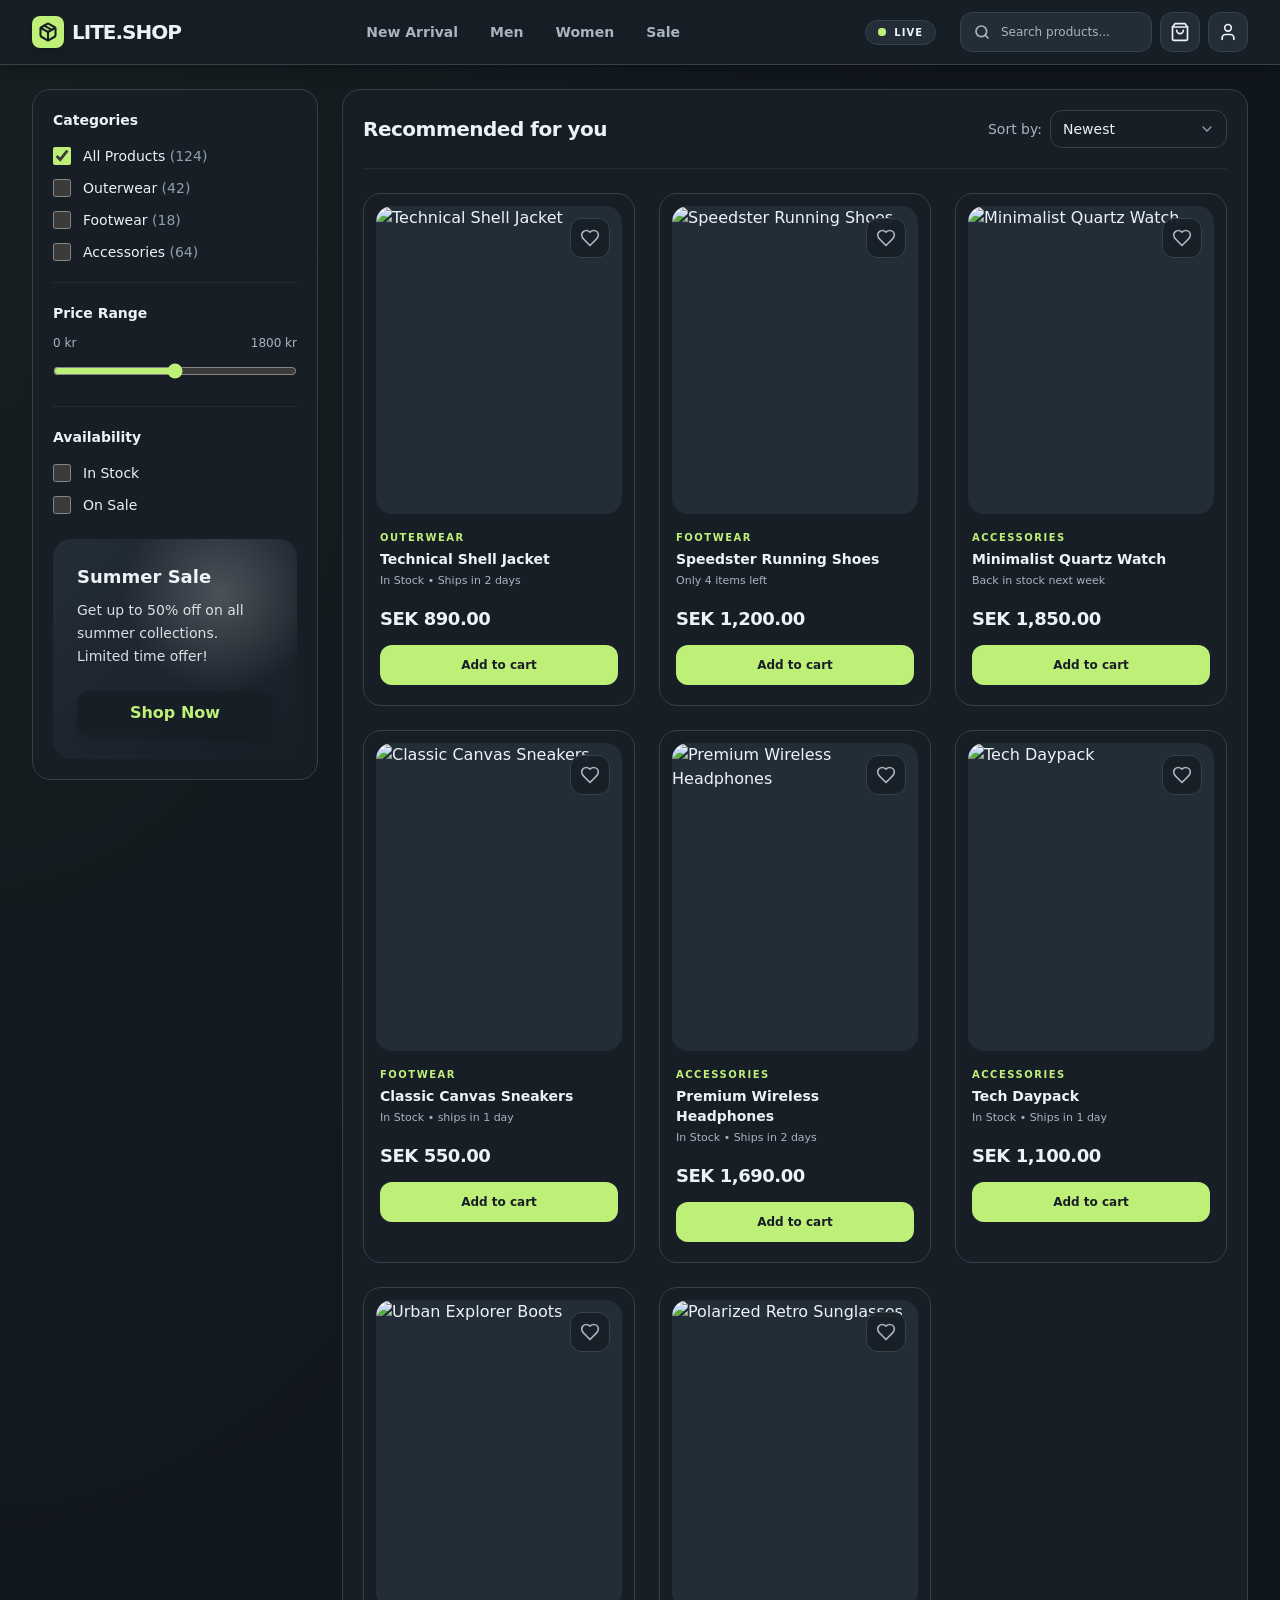
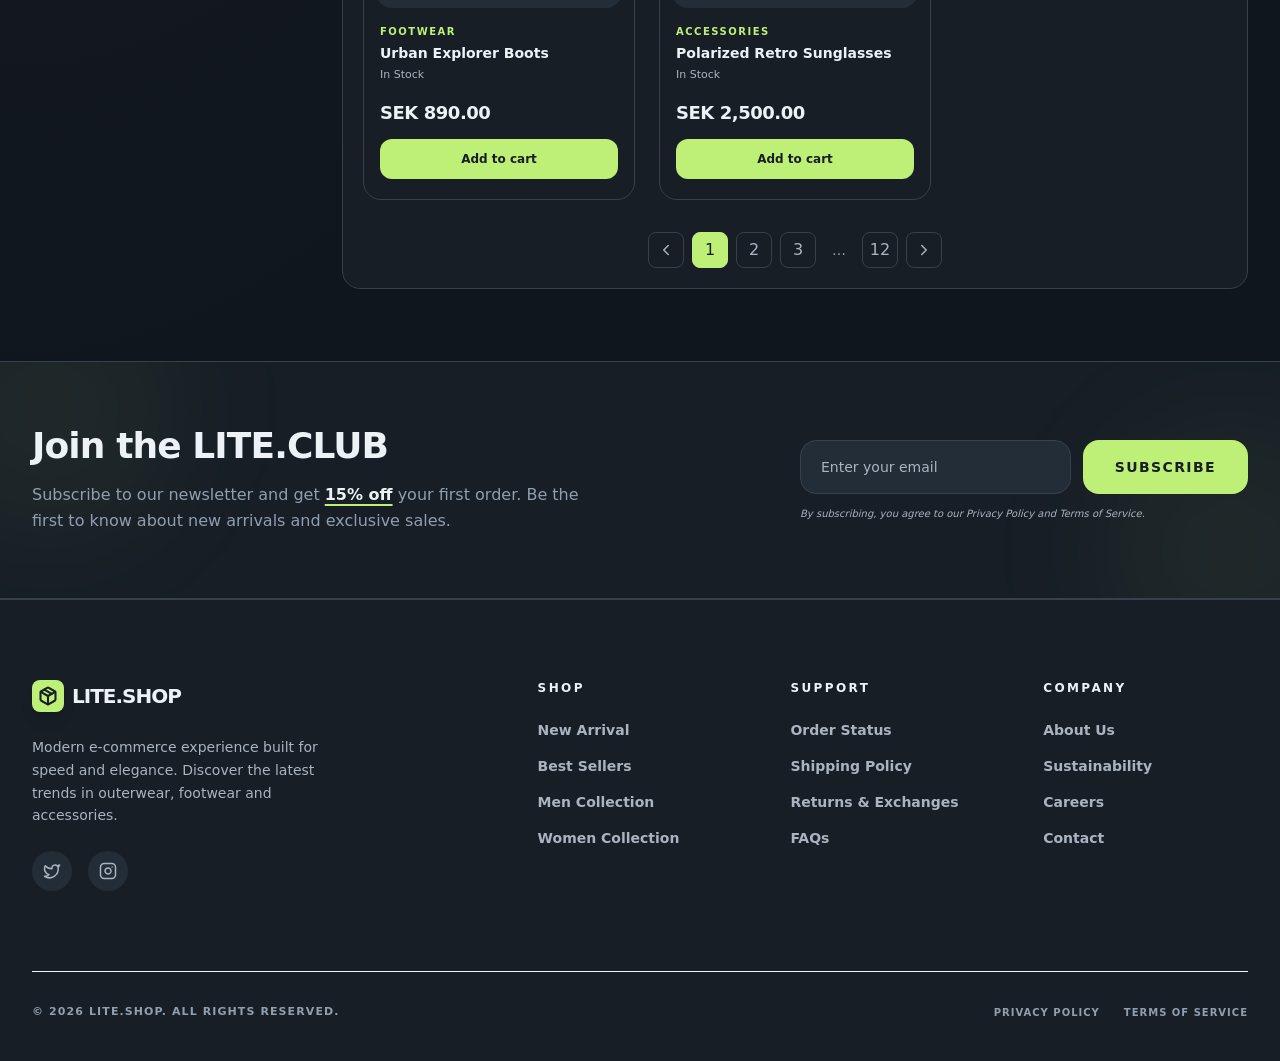
==== commit a11e9c1c: "Implemented Task 6, item 4: click the cart icon to view grouped quantities, line prices, and the tot" ====
--- a/index.html
+++ b/index.html
@@ -66,7 +66,7 @@
                 </div>
 
                 <!-- Cart -->
-                <button type="button"
+                <button id="cart-button" type="button" aria-haspopup="dialog" aria-controls="cart-dialog"
                         class="relative inline-flex h-10 w-10 items-center justify-center rounded-[0.75rem] bg-inset text-ink transition-all duration-200 hover:text-ink hover:bg-line border border-line"
                         aria-label="Cart" title="Cart">
                     <svg xmlns="http://www.w3.org/2000/svg" width="20" height="20" viewBox="0 0 24 24" fill="none"
@@ -430,6 +430,21 @@
     <p id="cart-notification"
        class="hidden rounded-xl border border-line border-l-4 border-l-brand bg-inset px-5 py-3 text-sm font-medium text-ink shadow-lg"></p>
 </div>
+<!-- A native modal keeps keyboard focus inside and supports Escape to close. -->
+<dialog id="cart-dialog" aria-labelledby="cart-title"
+        class="w-full max-w-lg rounded-2xl border border-line bg-surface p-6 text-ink shadow-xl">
+    <div class="flex items-center justify-between gap-4">
+        <h2 id="cart-title" class="text-xl font-semibold">Your cart</h2>
+        <button id="close-cart" type="button" autofocus
+                class="rounded-xl border border-line bg-inset px-4 py-2 text-sm font-semibold hover:text-brand">Close</button>
+    </div>
+    <ul id="cart-items" class="mt-4 divide-y divide-line"></ul>
+    <p class="mt-4 flex justify-between gap-4 border-t border-line pt-4 font-semibold">
+        <span>Total</span><span id="cart-total"></span>
+    </p>
+    <p id="cart-feedback" role="status" aria-live="polite" aria-atomic="true"
+       class="mt-4 text-sm text-muted"></p>
+</dialog>
 <script src="products.js"></script>
 <script src="main.js"></script>
 </body>
--- a/store.css
+++ b/store.css
@@ -1,2 +1,2 @@
 *,:after,:before{--tw-border-spacing-x:0;--tw-border-spacing-y:0;--tw-translate-x:0;--tw-translate-y:0;--tw-rotate:0;--tw-skew-x:0;--tw-skew-y:0;--tw-scale-x:1;--tw-scale-y:1;--tw-pan-x: ;--tw-pan-y: ;--tw-pinch-zoom: ;--tw-scroll-snap-strictness:proximity;--tw-gradient-from-position: ;--tw-gradient-via-position: ;--tw-gradient-to-position: ;--tw-ordinal: ;--tw-slashed-zero: ;--tw-numeric-figure: ;--tw-numeric-spacing: ;--tw-numeric-fraction: ;--tw-ring-inset: ;--tw-ring-offset-width:0px;--tw-ring-offset-color:#fff;--tw-ring-color:rgba(59,130,246,.5);--tw-ring-offset-shadow:0 0 #0000;--tw-ring-shadow:0 0 #0000;--tw-shadow:0 0 #0000;--tw-shadow-colored:0 0 #0000;--tw-blur: ;--tw-brightness: ;--tw-contrast: ;--tw-grayscale: ;--tw-hue-rotate: ;--tw-invert: ;--tw-saturate: ;--tw-sepia: ;--tw-drop-shadow: ;--tw-backdrop-blur: ;--tw-backdrop-brightness: ;--tw-backdrop-contrast: ;--tw-backdrop-grayscale: ;--tw-backdrop-hue-rotate: ;--tw-backdrop-invert: ;--tw-backdrop-opacity: ;--tw-backdrop-saturate: ;--tw-backdrop-sepia: ;--tw-contain-size: ;--tw-contain-layout: ;--tw-contain-paint: ;--tw-contain-style: }::backdrop{--tw-border-spacing-x:0;--tw-border-spacing-y:0;--tw-translate-x:0;--tw-translate-y:0;--tw-rotate:0;--tw-skew-x:0;--tw-skew-y:0;--tw-scale-x:1;--tw-scale-y:1;--tw-pan-x: ;--tw-pan-y: ;--tw-pinch-zoom: ;--tw-scroll-snap-strictness:proximity;--tw-gradient-from-position: ;--tw-gradient-via-position: ;--tw-gradient-to-position: ;--tw-ordinal: ;--tw-slashed-zero: ;--tw-numeric-figure: ;--tw-numeric-spacing: ;--tw-numeric-fraction: ;--tw-ring-inset: ;--tw-ring-offset-width:0px;--tw-ring-offset-color:#fff;--tw-ring-color:rgba(59,130,246,.5);--tw-ring-offset-shadow:0 0 #0000;--tw-ring-shadow:0 0 #0000;--tw-shadow:0 0 #0000;--tw-shadow-colored:0 0 #0000;--tw-blur: ;--tw-brightness: ;--tw-contrast: ;--tw-grayscale: ;--tw-hue-rotate: ;--tw-invert: ;--tw-saturate: ;--tw-sepia: ;--tw-drop-shadow: ;--tw-backdrop-blur: ;--tw-backdrop-brightness: ;--tw-backdrop-contrast: ;--tw-backdrop-grayscale: ;--tw-backdrop-hue-rotate: ;--tw-backdrop-invert: ;--tw-backdrop-opacity: ;--tw-backdrop-saturate: ;--tw-backdrop-sepia: ;--tw-contain-size: ;--tw-contain-layout: ;--tw-contain-paint: ;--tw-contain-style: }
-/*! tailwindcss v3.4.19 | MIT License | https://tailwindcss.com*/*,:after,:before{box-sizing:border-box;border:0 solid #e5e7eb}:after,:before{--tw-content:""}:host,html{line-height:1.5;-webkit-text-size-adjust:100%;-moz-tab-size:4;-o-tab-size:4;tab-size:4;font-family:Segoe UI,system-ui,sans-serif;font-feature-settings:normal;font-variation-settings:normal;-webkit-tap-highlight-color:transparent}body{margin:0;line-height:inherit}hr{height:0;color:inherit;border-top-width:1px}abbr:where([title]){-webkit-text-decoration:underline dotted;text-decoration:underline dotted}h1,h2,h3,h4,h5,h6{font-size:inherit;font-weight:inherit}a{color:inherit;text-decoration:inherit}b,strong{font-weight:bolder}code,kbd,pre,samp{font-family:ui-monospace,SFMono-Regular,Menlo,Monaco,Consolas,Liberation Mono,Courier New,monospace;font-feature-settings:normal;font-variation-settings:normal;font-size:1em}small{font-size:80%}sub,sup{font-size:75%;line-height:0;position:relative;vertical-align:baseline}sub{bottom:-.25em}sup{top:-.5em}table{text-indent:0;border-color:inherit;border-collapse:collapse}button,input,optgroup,select,textarea{font-family:inherit;font-feature-settings:inherit;font-variation-settings:inherit;font-size:100%;font-weight:inherit;line-height:inherit;letter-spacing:inherit;color:inherit;margin:0;padding:0}button,select{text-transform:none}button,input:where([type=button]),input:where([type=reset]),input:where([type=submit]){-webkit-appearance:button;background-color:transparent;background-image:none}:-moz-focusring{outline:auto}:-moz-ui-invalid{box-shadow:none}progress{vertical-align:baseline}::-webkit-inner-spin-button,::-webkit-outer-spin-button{height:auto}[type=search]{-webkit-appearance:textfield;outline-offset:-2px}::-webkit-search-decoration{-webkit-appearance:none}::-webkit-file-upload-button{-webkit-appearance:button;font:inherit}summary{display:list-item}blockquote,dd,dl,figure,h1,h2,h3,h4,h5,h6,hr,p,pre{margin:0}fieldset{margin:0}fieldset,legend{padding:0}menu,ol,ul{list-style:none;margin:0;padding:0}dialog{padding:0}textarea{resize:vertical}input::-moz-placeholder,textarea::-moz-placeholder{opacity:1;color:#9ca3af}input::placeholder,textarea::placeholder{opacity:1;color:#9ca3af}[role=button],button{cursor:pointer}:disabled{cursor:default}audio,canvas,embed,iframe,img,object,svg,video{display:block;vertical-align:middle}img,video{max-width:100%;height:auto}[hidden]:where(:not([hidden=until-found])){display:none}.pointer-events-none{pointer-events:none}.visible{visibility:visible}.fixed{position:fixed}.absolute{position:absolute}.relative{position:relative}.sticky{position:sticky}.inset-0{inset:0}.inset-y-0{top:0;bottom:0}.-bottom-20{bottom:-5rem}.-left-20{left:-5rem}.-right-1\.5{right:-.375rem}.-right-20{right:-5rem}.-top-1\.5{top:-.375rem}.-top-20{top:-5rem}.bottom-6{bottom:1.5rem}.left-3\.5{left:.875rem}.left-4{left:1rem}.right-3{right:.75rem}.right-4{right:1rem}.top-0{top:0}.top-3{top:.75rem}.z-10{z-index:10}.z-40{z-index:40}.z-50{z-index:50}.col-span-2{grid-column:span 2/span 2}.mx-auto{margin-left:auto;margin-right:auto}.my-5{margin-top:1.25rem;margin-bottom:1.25rem}.mr-4{margin-right:1rem}.mt-12{margin-top:3rem}.mt-2{margin-top:.5rem}.mt-20{margin-top:5rem}.mt-3{margin-top:.75rem}.mt-4{margin-top:1rem}.mt-5{margin-top:1.25rem}.mt-6{margin-top:1.5rem}.mt-8{margin-top:2rem}.flex{display:flex}.inline-flex{display:inline-flex}.grid{display:grid}.hidden{display:none}.aspect-\[4\/5\]{aspect-ratio:4/5}.h-10{height:2.5rem}.h-12{height:3rem}.h-16{height:4rem}.h-2{height:.5rem}.h-4{height:1rem}.h-64{height:16rem}.h-8{height:2rem}.h-9{height:2.25rem}.h-\[1\.125rem\]{height:1.125rem}.h-full{height:100%}.h-px{height:1px}.min-h-screen{min-height:100vh}.w-10{width:2.5rem}.w-12{width:3rem}.w-2{width:.5rem}.w-48{width:12rem}.w-64{width:16rem}.w-8{width:2rem}.w-9{width:2.25rem}.w-\[1\.125rem\]{width:1.125rem}.w-full{width:100%}.min-w-\[1rem\]{min-width:1rem}.max-w-7xl{max-width:80rem}.max-w-md{max-width:28rem}.max-w-xl{max-width:36rem}.max-w-xs{max-width:20rem}.flex-1{flex:1 1 0%}.translate-y-4{--tw-translate-y:1rem;transform:translate(var(--tw-translate-x),var(--tw-translate-y)) rotate(var(--tw-rotate)) skewX(var(--tw-skew-x)) skewY(var(--tw-skew-y)) scaleX(var(--tw-scale-x)) scaleY(var(--tw-scale-y))}@keyframes ping{75%,to{transform:scale(2);opacity:0}}.animate-ping{animation:ping 1s cubic-bezier(0,0,.2,1) infinite}.cursor-pointer{cursor:pointer}.select-none{-webkit-user-select:none;-moz-user-select:none;user-select:none}.appearance-none{-webkit-appearance:none;-moz-appearance:none;appearance:none}.grid-cols-1{grid-template-columns:repeat(1,minmax(0,1fr))}.grid-cols-2{grid-template-columns:repeat(2,minmax(0,1fr))}.flex-col{flex-direction:column}.items-center{align-items:center}.items-stretch{align-items:stretch}.justify-center{justify-content:center}.justify-between{justify-content:space-between}.gap-10{gap:2.5rem}.gap-12{gap:3rem}.gap-2{gap:.5rem}.gap-3{gap:.75rem}.gap-4{gap:1rem}.gap-6{gap:1.5rem}.gap-8{gap:2rem}.space-y-1>:not([hidden])~:not([hidden]){--tw-space-y-reverse:0;margin-top:calc(.25rem*(1 - var(--tw-space-y-reverse)));margin-bottom:calc(.25rem*var(--tw-space-y-reverse))}.space-y-3>:not([hidden])~:not([hidden]){--tw-space-y-reverse:0;margin-top:calc(.75rem*(1 - var(--tw-space-y-reverse)));margin-bottom:calc(.75rem*var(--tw-space-y-reverse))}.space-y-4>:not([hidden])~:not([hidden]){--tw-space-y-reverse:0;margin-top:calc(1rem*(1 - var(--tw-space-y-reverse)));margin-bottom:calc(1rem*var(--tw-space-y-reverse))}.space-y-6>:not([hidden])~:not([hidden]){--tw-space-y-reverse:0;margin-top:calc(1.5rem*(1 - var(--tw-space-y-reverse)));margin-bottom:calc(1.5rem*var(--tw-space-y-reverse))}.self-start{align-self:flex-start}.overflow-hidden{overflow:hidden}.whitespace-nowrap{white-space:nowrap}.rounded-2xl{border-radius:1rem}.rounded-\[0\.375rem\]{border-radius:.375rem}.rounded-\[0\.75rem\]{border-radius:.75rem}.rounded-\[1\.125rem\]{border-radius:1.125rem}.rounded-\[1rem\]{border-radius:1rem}.rounded-full{border-radius:9999px}.rounded-lg{border-radius:.5rem}.rounded-xl{border-radius:.75rem}.border{border-width:1px}.border-y{border-top-width:1px}.border-b,.border-y{border-bottom-width:1px}.border-l-4{border-left-width:4px}.border-t{border-top-width:1px}.border-none{border-style:none}.border-brand{--tw-border-opacity:1;border-color:rgb(190 240 120/var(--tw-border-opacity,1))}.border-line{--tw-border-opacity:1;border-color:rgb(54 65 76/var(--tw-border-opacity,1))}.border-slate-100{--tw-border-opacity:1;border-color:rgb(241 245 249/var(--tw-border-opacity,1))}.border-l-brand{--tw-border-opacity:1;border-left-color:rgb(190 240 120/var(--tw-border-opacity,1))}.bg-brand{--tw-bg-opacity:1;background-color:rgb(190 240 120/var(--tw-bg-opacity,1))}.bg-brand\/5{background-color:hsla(85,80%,71%,.05)}.bg-canvas{--tw-bg-opacity:1;background-color:rgb(16 22 29/var(--tw-bg-opacity,1))}.bg-canvas\/30{background-color:rgba(16,22,29,.3)}.bg-inset{--tw-bg-opacity:1;background-color:rgb(35 45 56/var(--tw-bg-opacity,1))}.bg-surface{--tw-bg-opacity:1;background-color:rgb(23 30 38/var(--tw-bg-opacity,1))}.bg-surface\/90{background-color:rgba(23,30,38,.9)}.bg-surface\/95{background-color:rgba(23,30,38,.95)}.bg-gradient-to-br{background-image:linear-gradient(to bottom right,var(--tw-gradient-stops))}.from-inset{--tw-gradient-from:#232d38 var(--tw-gradient-from-position);--tw-gradient-to:rgba(35,45,56,0) var(--tw-gradient-to-position);--tw-gradient-stops:var(--tw-gradient-from),var(--tw-gradient-to)}.to-surface{--tw-gradient-to:#171e26 var(--tw-gradient-to-position)}.object-cover{-o-object-fit:cover;object-fit:cover}.p-3{padding:.75rem}.p-5{padding:1.25rem}.p-6{padding:1.5rem}.px-1{padding-left:.25rem;padding-right:.25rem}.px-2{padding-left:.5rem;padding-right:.5rem}.px-3{padding-left:.75rem;padding-right:.75rem}.px-4{padding-left:1rem;padding-right:1rem}.px-5{padding-left:1.25rem;padding-right:1.25rem}.px-8{padding-left:2rem;padding-right:2rem}.py-1{padding-top:.25rem;padding-bottom:.25rem}.py-16{padding-top:4rem;padding-bottom:4rem}.py-2{padding-top:.5rem;padding-bottom:.5rem}.py-2\.5{padding-top:.625rem;padding-bottom:.625rem}.py-3{padding-top:.75rem;padding-bottom:.75rem}.py-4{padding-top:1rem;padding-bottom:1rem}.py-6{padding-top:1.5rem;padding-bottom:1.5rem}.pb-10{padding-bottom:2.5rem}.pb-2{padding-bottom:.5rem}.pl-10{padding-left:2.5rem}.pl-3{padding-left:.75rem}.pr-4{padding-right:1rem}.pr-9{padding-right:2.25rem}.pt-20{padding-top:5rem}.pt-3{padding-top:.75rem}.pt-8{padding-top:2rem}.text-center{text-align:center}.font-sans{font-family:Segoe UI,system-ui,sans-serif}.text-3xl{font-size:1.875rem;line-height:2.25rem}.text-\[10px\]{font-size:10px}.text-\[11px\]{font-size:11px}.text-lg{font-size:1.125rem;line-height:1.75rem}.text-sm{font-size:.875rem;line-height:1.25rem}.text-xl{font-size:1.25rem;line-height:1.75rem}.text-xs{font-size:.75rem;line-height:1rem}.font-bold{font-weight:700}.font-medium{font-weight:500}.font-normal{font-weight:400}.font-semibold{font-weight:600}.uppercase{text-transform:uppercase}.italic{font-style:italic}.leading-relaxed{line-height:1.625}.tracking-\[0\.15em\]{letter-spacing:.15em}.tracking-\[0\.2em\]{letter-spacing:.2em}.tracking-tight{letter-spacing:-.025em}.tracking-tighter{letter-spacing:-.05em}.tracking-widest{letter-spacing:.1em}.text-brand{--tw-text-opacity:1;color:rgb(190 240 120/var(--tw-text-opacity,1))}.text-ink{--tw-text-opacity:1;color:rgb(237 242 246/var(--tw-text-opacity,1))}.text-muted{--tw-text-opacity:1;color:rgb(169 180 192/var(--tw-text-opacity,1))}.text-onbrand{--tw-text-opacity:1;color:rgb(23 30 38/var(--tw-text-opacity,1))}.text-quiet{--tw-text-opacity:1;color:rgb(143 159 175/var(--tw-text-opacity,1))}.underline{text-decoration-line:underline}.decoration-brand{text-decoration-color:#bef078}.decoration-2{text-decoration-thickness:2px}.underline-offset-4{text-underline-offset:4px}.antialiased{-webkit-font-smoothing:antialiased;-moz-osx-font-smoothing:grayscale}.accent-brand{accent-color:#bef078}.opacity-0{opacity:0}.opacity-75{opacity:.75}.opacity-90{opacity:.9}.shadow-lg{--tw-shadow:0 10px 15px -3px rgba(0,0,0,.1),0 4px 6px -4px rgba(0,0,0,.1);--tw-shadow-colored:0 10px 15px -3px var(--tw-shadow-color),0 4px 6px -4px var(--tw-shadow-color)}.shadow-lg,.shadow-md{box-shadow:var(--tw-ring-offset-shadow,0 0 #0000),var(--tw-ring-shadow,0 0 #0000),var(--tw-shadow)}.shadow-md{--tw-shadow:0 4px 6px -1px rgba(0,0,0,.1),0 2px 4px -2px rgba(0,0,0,.1);--tw-shadow-colored:0 4px 6px -1px var(--tw-shadow-color),0 2px 4px -2px var(--tw-shadow-color)}.shadow-sm{--tw-shadow:0 1px 2px 0 rgba(0,0,0,.05);--tw-shadow-colored:0 1px 2px 0 var(--tw-shadow-color)}.shadow-sm,.shadow-xl{box-shadow:var(--tw-ring-offset-shadow,0 0 #0000),var(--tw-ring-shadow,0 0 #0000),var(--tw-shadow)}.shadow-xl{--tw-shadow:0 20px 25px -5px rgba(0,0,0,.1),0 8px 10px -6px rgba(0,0,0,.1);--tw-shadow-colored:0 20px 25px -5px var(--tw-shadow-color),0 8px 10px -6px var(--tw-shadow-color)}.shadow-black\/20{--tw-shadow-color:rgba(0,0,0,.2);--tw-shadow:var(--tw-shadow-colored)}.outline-none{outline:2px solid transparent;outline-offset:2px}.blur-3xl{--tw-blur:blur(64px)}.blur-3xl,.filter{filter:var(--tw-blur) var(--tw-brightness) var(--tw-contrast) var(--tw-grayscale) var(--tw-hue-rotate) var(--tw-invert) var(--tw-saturate) var(--tw-sepia) var(--tw-drop-shadow)}.backdrop-blur-md{--tw-backdrop-blur:blur(12px)}.backdrop-blur-md,.backdrop-blur-sm{-webkit-backdrop-filter:var(--tw-backdrop-blur) var(--tw-backdrop-brightness) var(--tw-backdrop-contrast) var(--tw-backdrop-grayscale) var(--tw-backdrop-hue-rotate) var(--tw-backdrop-invert) var(--tw-backdrop-opacity) var(--tw-backdrop-saturate) var(--tw-backdrop-sepia);backdrop-filter:var(--tw-backdrop-blur) var(--tw-backdrop-brightness) var(--tw-backdrop-contrast) var(--tw-backdrop-grayscale) var(--tw-backdrop-hue-rotate) var(--tw-backdrop-invert) var(--tw-backdrop-opacity) var(--tw-backdrop-saturate) var(--tw-backdrop-sepia)}.backdrop-blur-sm{--tw-backdrop-blur:blur(4px)}.transition-all{transition-property:all;transition-timing-function:cubic-bezier(.4,0,.2,1);transition-duration:.15s}.transition-colors{transition-property:color,background-color,border-color,text-decoration-color,fill,stroke;transition-timing-function:cubic-bezier(.4,0,.2,1);transition-duration:.15s}.transition-opacity{transition-property:opacity;transition-timing-function:cubic-bezier(.4,0,.2,1);transition-duration:.15s}.transition-transform{transition-property:transform;transition-timing-function:cubic-bezier(.4,0,.2,1);transition-duration:.15s}.delay-75{transition-delay:75ms}.duration-200{transition-duration:.2s}.duration-300{transition-duration:.3s}.duration-500{transition-duration:.5s}.duration-700{transition-duration:.7s}:root{color-scheme:dark}body{background-image:radial-gradient(ellipse at top left,hsla(85,80%,71%,.04),transparent 55%)}::-moz-selection{background:#bef078;color:#171e26}::selection{background:#bef078;color:#171e26}:is(a,button,input,select):focus-visible{outline:2px solid #bef078;outline-offset:3px}.product-card:focus-within{border-color:#bef078}.product-card:focus-within .product-overlay{opacity:1}.product-card:focus-within .product-overlay button{transform:translateY(0)}@media (prefers-reduced-motion:reduce){*,:after,:before{animation:none!important;transition:none!important;scroll-behavior:auto!important}.product-card,.product-card img,.product-overlay button{transform:none!important}}.placeholder\:text-muted::-moz-placeholder{--tw-text-opacity:1;color:rgb(169 180 192/var(--tw-text-opacity,1))}.placeholder\:text-muted::placeholder{--tw-text-opacity:1;color:rgb(169 180 192/var(--tw-text-opacity,1))}.before\:absolute:before{content:var(--tw-content);position:absolute}.before\:-right-\[10\%\]:before{content:var(--tw-content);right:-10%}.before\:-top-\[20\%\]:before{content:var(--tw-content);top:-20%}.before\:h-\[200px\]:before{content:var(--tw-content);height:200px}.before\:w-\[200px\]:before{content:var(--tw-content);width:200px}.before\:rounded-full:before{content:var(--tw-content);border-radius:9999px}.before\:bg-\[radial-gradient\(circle\2c rgba\(255\2c 255\2c 255\2c 0\.2\)_0\%\2c transparent_70\%\)\]:before{content:var(--tw-content);background-image:radial-gradient(circle,hsla(0,0%,100%,.2) 0,transparent 70%)}.before\:content-\[\'\'\]:before{--tw-content:"";content:var(--tw-content)}.after\:absolute:after{content:var(--tw-content);position:absolute}.after\:-bottom-1\.5:after{content:var(--tw-content);bottom:-.375rem}.after\:left-0:after{content:var(--tw-content);left:0}.after\:h-\[2px\]:after{content:var(--tw-content);height:2px}.after\:w-full:after{content:var(--tw-content);width:100%}.after\:origin-center:after{content:var(--tw-content);transform-origin:center}.after\:scale-x-0:after{content:var(--tw-content);--tw-scale-x:0;transform:translate(var(--tw-translate-x),var(--tw-translate-y)) rotate(var(--tw-rotate)) skewX(var(--tw-skew-x)) skewY(var(--tw-skew-y)) scaleX(var(--tw-scale-x)) scaleY(var(--tw-scale-y))}.after\:rounded-full:after{content:var(--tw-content);border-radius:9999px}.after\:bg-surface:after{content:var(--tw-content);--tw-bg-opacity:1;background-color:rgb(23 30 38/var(--tw-bg-opacity,1))}.after\:transition-transform:after{content:var(--tw-content);transition-property:transform;transition-timing-function:cubic-bezier(.4,0,.2,1);transition-duration:.15s}.after\:duration-300:after{content:var(--tw-content);transition-duration:.3s}.after\:content-\[\'\'\]:after{--tw-content:"";content:var(--tw-content)}.hover\:-translate-y-0\.5:hover{--tw-translate-y:-0.125rem}.hover\:-translate-y-0\.5:hover,.hover\:-translate-y-px:hover{transform:translate(var(--tw-translate-x),var(--tw-translate-y)) rotate(var(--tw-rotate)) skewX(var(--tw-skew-x)) skewY(var(--tw-skew-y)) scaleX(var(--tw-scale-x)) scaleY(var(--tw-scale-y))}.hover\:-translate-y-px:hover{--tw-translate-y:-1px}.hover\:border-brand:hover{--tw-border-opacity:1;border-color:rgb(190 240 120/var(--tw-border-opacity,1))}.hover\:bg-blue-50:hover{--tw-bg-opacity:1;background-color:rgb(239 246 255/var(--tw-bg-opacity,1))}.hover\:bg-brand-hover:hover{--tw-bg-opacity:1;background-color:rgb(208 249 158/var(--tw-bg-opacity,1))}.hover\:bg-inset:hover{--tw-bg-opacity:1;background-color:rgb(35 45 56/var(--tw-bg-opacity,1))}.hover\:bg-line:hover{--tw-bg-opacity:1;background-color:rgb(54 65 76/var(--tw-bg-opacity,1))}.hover\:bg-surface:hover{--tw-bg-opacity:1;background-color:rgb(23 30 38/var(--tw-bg-opacity,1))}.hover\:text-brand:hover{--tw-text-opacity:1;color:rgb(190 240 120/var(--tw-text-opacity,1))}.hover\:text-ink:hover{--tw-text-opacity:1;color:rgb(237 242 246/var(--tw-text-opacity,1))}.hover\:text-onbrand:hover{--tw-text-opacity:1;color:rgb(23 30 38/var(--tw-text-opacity,1))}.hover\:shadow-lg:hover{--tw-shadow:0 10px 15px -3px rgba(0,0,0,.1),0 4px 6px -4px rgba(0,0,0,.1);--tw-shadow-colored:0 10px 15px -3px var(--tw-shadow-color),0 4px 6px -4px var(--tw-shadow-color);box-shadow:var(--tw-ring-offset-shadow,0 0 #0000),var(--tw-ring-shadow,0 0 #0000),var(--tw-shadow)}.hover\:shadow-black\/20:hover{--tw-shadow-color:rgba(0,0,0,.2);--tw-shadow:var(--tw-shadow-colored)}.hover\:after\:scale-x-100:hover:after{content:var(--tw-content);--tw-scale-x:1;transform:translate(var(--tw-translate-x),var(--tw-translate-y)) rotate(var(--tw-rotate)) skewX(var(--tw-skew-x)) skewY(var(--tw-skew-y)) scaleX(var(--tw-scale-x)) scaleY(var(--tw-scale-y))}.focus\:w-64:focus{width:16rem}.focus\:border-brand:focus{--tw-border-opacity:1;border-color:rgb(190 240 120/var(--tw-border-opacity,1))}.focus\:bg-line:focus{--tw-bg-opacity:1;background-color:rgb(54 65 76/var(--tw-bg-opacity,1))}.focus\:ring-2:focus{--tw-ring-offset-shadow:var(--tw-ring-inset) 0 0 0 var(--tw-ring-offset-width) var(--tw-ring-offset-color);--tw-ring-shadow:var(--tw-ring-inset) 0 0 0 calc(2px + var(--tw-ring-offset-width)) var(--tw-ring-color)}.focus\:ring-2:focus,.focus\:ring-4:focus{box-shadow:var(--tw-ring-offset-shadow),var(--tw-ring-shadow),var(--tw-shadow,0 0 #0000)}.focus\:ring-4:focus{--tw-ring-offset-shadow:var(--tw-ring-inset) 0 0 0 var(--tw-ring-offset-width) var(--tw-ring-offset-color);--tw-ring-shadow:var(--tw-ring-inset) 0 0 0 calc(4px + var(--tw-ring-offset-width)) var(--tw-ring-color)}.focus\:ring-brand\/20:focus{--tw-ring-color:hsla(85,80%,71%,.2)}.focus\:ring-brand\/30:focus{--tw-ring-color:hsla(85,80%,71%,.3)}.active\:scale-95:active{--tw-scale-x:.95;--tw-scale-y:.95}.active\:scale-95:active,.group:hover .group-hover\:translate-y-0{transform:translate(var(--tw-translate-x),var(--tw-translate-y)) rotate(var(--tw-rotate)) skewX(var(--tw-skew-x)) skewY(var(--tw-skew-y)) scaleX(var(--tw-scale-x)) scaleY(var(--tw-scale-y))}.group:hover .group-hover\:translate-y-0{--tw-translate-y:0px}.group:hover .group-hover\:scale-105{--tw-scale-x:1.05;--tw-scale-y:1.05;transform:translate(var(--tw-translate-x),var(--tw-translate-y)) rotate(var(--tw-rotate)) skewX(var(--tw-skew-x)) skewY(var(--tw-skew-y)) scaleX(var(--tw-scale-x)) scaleY(var(--tw-scale-y))}.group\/heart:hover .group-hover\/heart\:fill-brand{fill:#bef078}.group\/heart:hover .group-hover\/heart\:stroke-brand{stroke:#bef078}.group:hover .group-hover\:text-brand{--tw-text-opacity:1;color:rgb(190 240 120/var(--tw-text-opacity,1))}.group:hover .group-hover\:opacity-100{opacity:1}@media (min-width:640px){.sm\:left-auto{left:auto}.sm\:right-6{right:1.5rem}.sm\:block{display:block}.sm\:inline{display:inline}.sm\:max-w-sm{max-width:24rem}.sm\:grid-cols-2{grid-template-columns:repeat(2,minmax(0,1fr))}.sm\:flex-row{flex-direction:row}.sm\:items-center{align-items:center}.sm\:justify-between{justify-content:space-between}.sm\:px-6{padding-left:1.5rem;padding-right:1.5rem}.sm\:text-4xl{font-size:2.25rem;line-height:2.5rem}}@media (min-width:768px){.md\:flex{display:flex}.md\:hidden{display:none}.md\:grid-cols-4{grid-template-columns:repeat(4,minmax(0,1fr))}}@media (min-width:1024px){.lg\:sticky{position:sticky}.lg\:top-20{top:5rem}.lg\:col-span-2{grid-column:span 2/span 2}.lg\:col-span-3{grid-column:span 3/span 3}.lg\:col-span-9{grid-column:span 9/span 9}.lg\:flex{display:flex}.lg\:hidden{display:none}.lg\:grid-cols-12{grid-template-columns:repeat(12,minmax(0,1fr))}.lg\:grid-cols-3{grid-template-columns:repeat(3,minmax(0,1fr))}.lg\:grid-cols-5{grid-template-columns:repeat(5,minmax(0,1fr))}.lg\:flex-row{flex-direction:row}.lg\:justify-between{justify-content:space-between}.lg\:px-8{padding-left:2rem;padding-right:2rem}.lg\:text-left{text-align:left}}+/*! tailwindcss v3.4.19 | MIT License | https://tailwindcss.com*/*,:after,:before{box-sizing:border-box;border:0 solid #e5e7eb}:after,:before{--tw-content:""}:host,html{line-height:1.5;-webkit-text-size-adjust:100%;-moz-tab-size:4;-o-tab-size:4;tab-size:4;font-family:Segoe UI,system-ui,sans-serif;font-feature-settings:normal;font-variation-settings:normal;-webkit-tap-highlight-color:transparent}body{margin:0;line-height:inherit}hr{height:0;color:inherit;border-top-width:1px}abbr:where([title]){-webkit-text-decoration:underline dotted;text-decoration:underline dotted}h1,h2,h3,h4,h5,h6{font-size:inherit;font-weight:inherit}a{color:inherit;text-decoration:inherit}b,strong{font-weight:bolder}code,kbd,pre,samp{font-family:ui-monospace,SFMono-Regular,Menlo,Monaco,Consolas,Liberation Mono,Courier New,monospace;font-feature-settings:normal;font-variation-settings:normal;font-size:1em}small{font-size:80%}sub,sup{font-size:75%;line-height:0;position:relative;vertical-align:baseline}sub{bottom:-.25em}sup{top:-.5em}table{text-indent:0;border-color:inherit;border-collapse:collapse}button,input,optgroup,select,textarea{font-family:inherit;font-feature-settings:inherit;font-variation-settings:inherit;font-size:100%;font-weight:inherit;line-height:inherit;letter-spacing:inherit;color:inherit;margin:0;padding:0}button,select{text-transform:none}button,input:where([type=button]),input:where([type=reset]),input:where([type=submit]){-webkit-appearance:button;background-color:transparent;background-image:none}:-moz-focusring{outline:auto}:-moz-ui-invalid{box-shadow:none}progress{vertical-align:baseline}::-webkit-inner-spin-button,::-webkit-outer-spin-button{height:auto}[type=search]{-webkit-appearance:textfield;outline-offset:-2px}::-webkit-search-decoration{-webkit-appearance:none}::-webkit-file-upload-button{-webkit-appearance:button;font:inherit}summary{display:list-item}blockquote,dd,dl,figure,h1,h2,h3,h4,h5,h6,hr,p,pre{margin:0}fieldset{margin:0}fieldset,legend{padding:0}menu,ol,ul{list-style:none;margin:0;padding:0}dialog{padding:0}textarea{resize:vertical}input::-moz-placeholder,textarea::-moz-placeholder{opacity:1;color:#9ca3af}input::placeholder,textarea::placeholder{opacity:1;color:#9ca3af}[role=button],button{cursor:pointer}:disabled{cursor:default}audio,canvas,embed,iframe,img,object,svg,video{display:block;vertical-align:middle}img,video{max-width:100%;height:auto}[hidden]:where(:not([hidden=until-found])){display:none}.pointer-events-none{pointer-events:none}.visible{visibility:visible}.fixed{position:fixed}.absolute{position:absolute}.relative{position:relative}.sticky{position:sticky}.inset-0{inset:0}.inset-y-0{top:0;bottom:0}.-bottom-20{bottom:-5rem}.-left-20{left:-5rem}.-right-1\.5{right:-.375rem}.-right-20{right:-5rem}.-top-1\.5{top:-.375rem}.-top-20{top:-5rem}.bottom-6{bottom:1.5rem}.left-3\.5{left:.875rem}.left-4{left:1rem}.right-3{right:.75rem}.right-4{right:1rem}.top-0{top:0}.top-3{top:.75rem}.z-10{z-index:10}.z-40{z-index:40}.z-50{z-index:50}.col-span-2{grid-column:span 2/span 2}.mx-auto{margin-left:auto;margin-right:auto}.my-5{margin-top:1.25rem;margin-bottom:1.25rem}.mr-4{margin-right:1rem}.mt-1{margin-top:.25rem}.mt-12{margin-top:3rem}.mt-2{margin-top:.5rem}.mt-20{margin-top:5rem}.mt-3{margin-top:.75rem}.mt-4{margin-top:1rem}.mt-5{margin-top:1.25rem}.mt-6{margin-top:1.5rem}.mt-8{margin-top:2rem}.flex{display:flex}.inline-flex{display:inline-flex}.grid{display:grid}.hidden{display:none}.aspect-\[4\/5\]{aspect-ratio:4/5}.h-10{height:2.5rem}.h-12{height:3rem}.h-16{height:4rem}.h-2{height:.5rem}.h-4{height:1rem}.h-64{height:16rem}.h-8{height:2rem}.h-9{height:2.25rem}.h-\[1\.125rem\]{height:1.125rem}.h-full{height:100%}.h-px{height:1px}.min-h-screen{min-height:100vh}.w-10{width:2.5rem}.w-12{width:3rem}.w-2{width:.5rem}.w-48{width:12rem}.w-64{width:16rem}.w-8{width:2rem}.w-9{width:2.25rem}.w-\[1\.125rem\]{width:1.125rem}.w-full{width:100%}.min-w-0{min-width:0}.min-w-\[1rem\]{min-width:1rem}.max-w-7xl{max-width:80rem}.max-w-lg{max-width:32rem}.max-w-md{max-width:28rem}.max-w-xl{max-width:36rem}.max-w-xs{max-width:20rem}.flex-1{flex:1 1 0%}.shrink-0{flex-shrink:0}.translate-y-4{--tw-translate-y:1rem;transform:translate(var(--tw-translate-x),var(--tw-translate-y)) rotate(var(--tw-rotate)) skewX(var(--tw-skew-x)) skewY(var(--tw-skew-y)) scaleX(var(--tw-scale-x)) scaleY(var(--tw-scale-y))}@keyframes ping{75%,to{transform:scale(2);opacity:0}}.animate-ping{animation:ping 1s cubic-bezier(0,0,.2,1) infinite}.cursor-pointer{cursor:pointer}.select-none{-webkit-user-select:none;-moz-user-select:none;user-select:none}.appearance-none{-webkit-appearance:none;-moz-appearance:none;appearance:none}.grid-cols-1{grid-template-columns:repeat(1,minmax(0,1fr))}.grid-cols-2{grid-template-columns:repeat(2,minmax(0,1fr))}.flex-col{flex-direction:column}.items-center{align-items:center}.items-stretch{align-items:stretch}.justify-center{justify-content:center}.justify-between{justify-content:space-between}.gap-10{gap:2.5rem}.gap-12{gap:3rem}.gap-2{gap:.5rem}.gap-3{gap:.75rem}.gap-4{gap:1rem}.gap-6{gap:1.5rem}.gap-8{gap:2rem}.space-y-1>:not([hidden])~:not([hidden]){--tw-space-y-reverse:0;margin-top:calc(.25rem*(1 - var(--tw-space-y-reverse)));margin-bottom:calc(.25rem*var(--tw-space-y-reverse))}.space-y-3>:not([hidden])~:not([hidden]){--tw-space-y-reverse:0;margin-top:calc(.75rem*(1 - var(--tw-space-y-reverse)));margin-bottom:calc(.75rem*var(--tw-space-y-reverse))}.space-y-4>:not([hidden])~:not([hidden]){--tw-space-y-reverse:0;margin-top:calc(1rem*(1 - var(--tw-space-y-reverse)));margin-bottom:calc(1rem*var(--tw-space-y-reverse))}.space-y-6>:not([hidden])~:not([hidden]){--tw-space-y-reverse:0;margin-top:calc(1.5rem*(1 - var(--tw-space-y-reverse)));margin-bottom:calc(1.5rem*var(--tw-space-y-reverse))}.divide-y>:not([hidden])~:not([hidden]){--tw-divide-y-reverse:0;border-top-width:calc(1px*(1 - var(--tw-divide-y-reverse)));border-bottom-width:calc(1px*var(--tw-divide-y-reverse))}.divide-line>:not([hidden])~:not([hidden]){--tw-divide-opacity:1;border-color:rgb(54 65 76/var(--tw-divide-opacity,1))}.self-start{align-self:flex-start}.overflow-hidden{overflow:hidden}.whitespace-nowrap{white-space:nowrap}.break-words{overflow-wrap:break-word}.rounded-2xl{border-radius:1rem}.rounded-\[0\.375rem\]{border-radius:.375rem}.rounded-\[0\.75rem\]{border-radius:.75rem}.rounded-\[1\.125rem\]{border-radius:1.125rem}.rounded-\[1rem\]{border-radius:1rem}.rounded-full{border-radius:9999px}.rounded-lg{border-radius:.5rem}.rounded-xl{border-radius:.75rem}.border{border-width:1px}.border-y{border-top-width:1px}.border-b,.border-y{border-bottom-width:1px}.border-l-4{border-left-width:4px}.border-t{border-top-width:1px}.border-none{border-style:none}.border-brand{--tw-border-opacity:1;border-color:rgb(190 240 120/var(--tw-border-opacity,1))}.border-line{--tw-border-opacity:1;border-color:rgb(54 65 76/var(--tw-border-opacity,1))}.border-slate-100{--tw-border-opacity:1;border-color:rgb(241 245 249/var(--tw-border-opacity,1))}.border-l-brand{--tw-border-opacity:1;border-left-color:rgb(190 240 120/var(--tw-border-opacity,1))}.bg-brand{--tw-bg-opacity:1;background-color:rgb(190 240 120/var(--tw-bg-opacity,1))}.bg-brand\/5{background-color:hsla(85,80%,71%,.05)}.bg-canvas{--tw-bg-opacity:1;background-color:rgb(16 22 29/var(--tw-bg-opacity,1))}.bg-canvas\/30{background-color:rgba(16,22,29,.3)}.bg-inset{--tw-bg-opacity:1;background-color:rgb(35 45 56/var(--tw-bg-opacity,1))}.bg-surface{--tw-bg-opacity:1;background-color:rgb(23 30 38/var(--tw-bg-opacity,1))}.bg-surface\/90{background-color:rgba(23,30,38,.9)}.bg-surface\/95{background-color:rgba(23,30,38,.95)}.bg-gradient-to-br{background-image:linear-gradient(to bottom right,var(--tw-gradient-stops))}.from-inset{--tw-gradient-from:#232d38 var(--tw-gradient-from-position);--tw-gradient-to:rgba(35,45,56,0) var(--tw-gradient-to-position);--tw-gradient-stops:var(--tw-gradient-from),var(--tw-gradient-to)}.to-surface{--tw-gradient-to:#171e26 var(--tw-gradient-to-position)}.object-cover{-o-object-fit:cover;object-fit:cover}.p-3{padding:.75rem}.p-5{padding:1.25rem}.p-6{padding:1.5rem}.px-1{padding-left:.25rem;padding-right:.25rem}.px-2{padding-left:.5rem;padding-right:.5rem}.px-3{padding-left:.75rem;padding-right:.75rem}.px-4{padding-left:1rem;padding-right:1rem}.px-5{padding-left:1.25rem;padding-right:1.25rem}.px-8{padding-left:2rem;padding-right:2rem}.py-1{padding-top:.25rem;padding-bottom:.25rem}.py-16{padding-top:4rem;padding-bottom:4rem}.py-2{padding-top:.5rem;padding-bottom:.5rem}.py-2\.5{padding-top:.625rem;padding-bottom:.625rem}.py-3{padding-top:.75rem;padding-bottom:.75rem}.py-4{padding-top:1rem;padding-bottom:1rem}.py-6{padding-top:1.5rem;padding-bottom:1.5rem}.pb-10{padding-bottom:2.5rem}.pb-2{padding-bottom:.5rem}.pl-10{padding-left:2.5rem}.pl-3{padding-left:.75rem}.pr-4{padding-right:1rem}.pr-9{padding-right:2.25rem}.pt-20{padding-top:5rem}.pt-3{padding-top:.75rem}.pt-4{padding-top:1rem}.pt-8{padding-top:2rem}.text-center{text-align:center}.font-sans{font-family:Segoe UI,system-ui,sans-serif}.text-3xl{font-size:1.875rem;line-height:2.25rem}.text-\[10px\]{font-size:10px}.text-\[11px\]{font-size:11px}.text-lg{font-size:1.125rem;line-height:1.75rem}.text-sm{font-size:.875rem;line-height:1.25rem}.text-xl{font-size:1.25rem;line-height:1.75rem}.text-xs{font-size:.75rem;line-height:1rem}.font-bold{font-weight:700}.font-medium{font-weight:500}.font-normal{font-weight:400}.font-semibold{font-weight:600}.uppercase{text-transform:uppercase}.italic{font-style:italic}.leading-relaxed{line-height:1.625}.tracking-\[0\.15em\]{letter-spacing:.15em}.tracking-\[0\.2em\]{letter-spacing:.2em}.tracking-tight{letter-spacing:-.025em}.tracking-tighter{letter-spacing:-.05em}.tracking-widest{letter-spacing:.1em}.text-brand{--tw-text-opacity:1;color:rgb(190 240 120/var(--tw-text-opacity,1))}.text-ink{--tw-text-opacity:1;color:rgb(237 242 246/var(--tw-text-opacity,1))}.text-muted{--tw-text-opacity:1;color:rgb(169 180 192/var(--tw-text-opacity,1))}.text-onbrand{--tw-text-opacity:1;color:rgb(23 30 38/var(--tw-text-opacity,1))}.text-quiet{--tw-text-opacity:1;color:rgb(143 159 175/var(--tw-text-opacity,1))}.underline{text-decoration-line:underline}.decoration-brand{text-decoration-color:#bef078}.decoration-2{text-decoration-thickness:2px}.underline-offset-4{text-underline-offset:4px}.antialiased{-webkit-font-smoothing:antialiased;-moz-osx-font-smoothing:grayscale}.accent-brand{accent-color:#bef078}.opacity-0{opacity:0}.opacity-75{opacity:.75}.opacity-90{opacity:.9}.shadow-lg{--tw-shadow:0 10px 15px -3px rgba(0,0,0,.1),0 4px 6px -4px rgba(0,0,0,.1);--tw-shadow-colored:0 10px 15px -3px var(--tw-shadow-color),0 4px 6px -4px var(--tw-shadow-color)}.shadow-lg,.shadow-md{box-shadow:var(--tw-ring-offset-shadow,0 0 #0000),var(--tw-ring-shadow,0 0 #0000),var(--tw-shadow)}.shadow-md{--tw-shadow:0 4px 6px -1px rgba(0,0,0,.1),0 2px 4px -2px rgba(0,0,0,.1);--tw-shadow-colored:0 4px 6px -1px var(--tw-shadow-color),0 2px 4px -2px var(--tw-shadow-color)}.shadow-sm{--tw-shadow:0 1px 2px 0 rgba(0,0,0,.05);--tw-shadow-colored:0 1px 2px 0 var(--tw-shadow-color)}.shadow-sm,.shadow-xl{box-shadow:var(--tw-ring-offset-shadow,0 0 #0000),var(--tw-ring-shadow,0 0 #0000),var(--tw-shadow)}.shadow-xl{--tw-shadow:0 20px 25px -5px rgba(0,0,0,.1),0 8px 10px -6px rgba(0,0,0,.1);--tw-shadow-colored:0 20px 25px -5px var(--tw-shadow-color),0 8px 10px -6px var(--tw-shadow-color)}.shadow-black\/20{--tw-shadow-color:rgba(0,0,0,.2);--tw-shadow:var(--tw-shadow-colored)}.outline-none{outline:2px solid transparent;outline-offset:2px}.blur-3xl{--tw-blur:blur(64px)}.blur-3xl,.filter{filter:var(--tw-blur) var(--tw-brightness) var(--tw-contrast) var(--tw-grayscale) var(--tw-hue-rotate) var(--tw-invert) var(--tw-saturate) var(--tw-sepia) var(--tw-drop-shadow)}.backdrop-blur-md{--tw-backdrop-blur:blur(12px)}.backdrop-blur-md,.backdrop-blur-sm{-webkit-backdrop-filter:var(--tw-backdrop-blur) var(--tw-backdrop-brightness) var(--tw-backdrop-contrast) var(--tw-backdrop-grayscale) var(--tw-backdrop-hue-rotate) var(--tw-backdrop-invert) var(--tw-backdrop-opacity) var(--tw-backdrop-saturate) var(--tw-backdrop-sepia);backdrop-filter:var(--tw-backdrop-blur) var(--tw-backdrop-brightness) var(--tw-backdrop-contrast) var(--tw-backdrop-grayscale) var(--tw-backdrop-hue-rotate) var(--tw-backdrop-invert) var(--tw-backdrop-opacity) var(--tw-backdrop-saturate) var(--tw-backdrop-sepia)}.backdrop-blur-sm{--tw-backdrop-blur:blur(4px)}.transition-all{transition-property:all;transition-timing-function:cubic-bezier(.4,0,.2,1);transition-duration:.15s}.transition-colors{transition-property:color,background-color,border-color,text-decoration-color,fill,stroke;transition-timing-function:cubic-bezier(.4,0,.2,1);transition-duration:.15s}.transition-opacity{transition-property:opacity;transition-timing-function:cubic-bezier(.4,0,.2,1);transition-duration:.15s}.transition-transform{transition-property:transform;transition-timing-function:cubic-bezier(.4,0,.2,1);transition-duration:.15s}.delay-75{transition-delay:75ms}.duration-200{transition-duration:.2s}.duration-300{transition-duration:.3s}.duration-500{transition-duration:.5s}.duration-700{transition-duration:.7s}:root{color-scheme:dark}body{background-image:radial-gradient(ellipse at top left,hsla(85,80%,71%,.04),transparent 55%)}::-moz-selection{background:#bef078;color:#171e26}::selection{background:#bef078;color:#171e26}#cart-dialog{width:min(32rem,calc(100% - 2rem));max-height:calc(100dvh - 2rem);overflow-y:auto}#cart-dialog::backdrop{background:rgba(0,0,0,.65)}:is(a,button,input,select):focus-visible{outline:2px solid #bef078;outline-offset:3px}.product-card:focus-within{border-color:#bef078}.product-card:focus-within .product-overlay{opacity:1}.product-card:focus-within .product-overlay button{transform:translateY(0)}@media (prefers-reduced-motion:reduce){*,:after,:before{animation:none!important;transition:none!important;scroll-behavior:auto!important}.product-card,.product-card img,.product-overlay button{transform:none!important}}.placeholder\:text-muted::-moz-placeholder{--tw-text-opacity:1;color:rgb(169 180 192/var(--tw-text-opacity,1))}.placeholder\:text-muted::placeholder{--tw-text-opacity:1;color:rgb(169 180 192/var(--tw-text-opacity,1))}.before\:absolute:before{content:var(--tw-content);position:absolute}.before\:-right-\[10\%\]:before{content:var(--tw-content);right:-10%}.before\:-top-\[20\%\]:before{content:var(--tw-content);top:-20%}.before\:h-\[200px\]:before{content:var(--tw-content);height:200px}.before\:w-\[200px\]:before{content:var(--tw-content);width:200px}.before\:rounded-full:before{content:var(--tw-content);border-radius:9999px}.before\:bg-\[radial-gradient\(circle\2c rgba\(255\2c 255\2c 255\2c 0\.2\)_0\%\2c transparent_70\%\)\]:before{content:var(--tw-content);background-image:radial-gradient(circle,hsla(0,0%,100%,.2) 0,transparent 70%)}.before\:content-\[\'\'\]:before{--tw-content:"";content:var(--tw-content)}.after\:absolute:after{content:var(--tw-content);position:absolute}.after\:-bottom-1\.5:after{content:var(--tw-content);bottom:-.375rem}.after\:left-0:after{content:var(--tw-content);left:0}.after\:h-\[2px\]:after{content:var(--tw-content);height:2px}.after\:w-full:after{content:var(--tw-content);width:100%}.after\:origin-center:after{content:var(--tw-content);transform-origin:center}.after\:scale-x-0:after{content:var(--tw-content);--tw-scale-x:0;transform:translate(var(--tw-translate-x),var(--tw-translate-y)) rotate(var(--tw-rotate)) skewX(var(--tw-skew-x)) skewY(var(--tw-skew-y)) scaleX(var(--tw-scale-x)) scaleY(var(--tw-scale-y))}.after\:rounded-full:after{content:var(--tw-content);border-radius:9999px}.after\:bg-surface:after{content:var(--tw-content);--tw-bg-opacity:1;background-color:rgb(23 30 38/var(--tw-bg-opacity,1))}.after\:transition-transform:after{content:var(--tw-content);transition-property:transform;transition-timing-function:cubic-bezier(.4,0,.2,1);transition-duration:.15s}.after\:duration-300:after{content:var(--tw-content);transition-duration:.3s}.after\:content-\[\'\'\]:after{--tw-content:"";content:var(--tw-content)}.hover\:-translate-y-0\.5:hover{--tw-translate-y:-0.125rem}.hover\:-translate-y-0\.5:hover,.hover\:-translate-y-px:hover{transform:translate(var(--tw-translate-x),var(--tw-translate-y)) rotate(var(--tw-rotate)) skewX(var(--tw-skew-x)) skewY(var(--tw-skew-y)) scaleX(var(--tw-scale-x)) scaleY(var(--tw-scale-y))}.hover\:-translate-y-px:hover{--tw-translate-y:-1px}.hover\:border-brand:hover{--tw-border-opacity:1;border-color:rgb(190 240 120/var(--tw-border-opacity,1))}.hover\:bg-blue-50:hover{--tw-bg-opacity:1;background-color:rgb(239 246 255/var(--tw-bg-opacity,1))}.hover\:bg-brand-hover:hover{--tw-bg-opacity:1;background-color:rgb(208 249 158/var(--tw-bg-opacity,1))}.hover\:bg-inset:hover{--tw-bg-opacity:1;background-color:rgb(35 45 56/var(--tw-bg-opacity,1))}.hover\:bg-line:hover{--tw-bg-opacity:1;background-color:rgb(54 65 76/var(--tw-bg-opacity,1))}.hover\:bg-surface:hover{--tw-bg-opacity:1;background-color:rgb(23 30 38/var(--tw-bg-opacity,1))}.hover\:text-brand:hover{--tw-text-opacity:1;color:rgb(190 240 120/var(--tw-text-opacity,1))}.hover\:text-ink:hover{--tw-text-opacity:1;color:rgb(237 242 246/var(--tw-text-opacity,1))}.hover\:text-onbrand:hover{--tw-text-opacity:1;color:rgb(23 30 38/var(--tw-text-opacity,1))}.hover\:shadow-lg:hover{--tw-shadow:0 10px 15px -3px rgba(0,0,0,.1),0 4px 6px -4px rgba(0,0,0,.1);--tw-shadow-colored:0 10px 15px -3px var(--tw-shadow-color),0 4px 6px -4px var(--tw-shadow-color);box-shadow:var(--tw-ring-offset-shadow,0 0 #0000),var(--tw-ring-shadow,0 0 #0000),var(--tw-shadow)}.hover\:shadow-black\/20:hover{--tw-shadow-color:rgba(0,0,0,.2);--tw-shadow:var(--tw-shadow-colored)}.hover\:after\:scale-x-100:hover:after{content:var(--tw-content);--tw-scale-x:1;transform:translate(var(--tw-translate-x),var(--tw-translate-y)) rotate(var(--tw-rotate)) skewX(var(--tw-skew-x)) skewY(var(--tw-skew-y)) scaleX(var(--tw-scale-x)) scaleY(var(--tw-scale-y))}.focus\:w-64:focus{width:16rem}.focus\:border-brand:focus{--tw-border-opacity:1;border-color:rgb(190 240 120/var(--tw-border-opacity,1))}.focus\:bg-line:focus{--tw-bg-opacity:1;background-color:rgb(54 65 76/var(--tw-bg-opacity,1))}.focus\:ring-2:focus{--tw-ring-offset-shadow:var(--tw-ring-inset) 0 0 0 var(--tw-ring-offset-width) var(--tw-ring-offset-color);--tw-ring-shadow:var(--tw-ring-inset) 0 0 0 calc(2px + var(--tw-ring-offset-width)) var(--tw-ring-color)}.focus\:ring-2:focus,.focus\:ring-4:focus{box-shadow:var(--tw-ring-offset-shadow),var(--tw-ring-shadow),var(--tw-shadow,0 0 #0000)}.focus\:ring-4:focus{--tw-ring-offset-shadow:var(--tw-ring-inset) 0 0 0 var(--tw-ring-offset-width) var(--tw-ring-offset-color);--tw-ring-shadow:var(--tw-ring-inset) 0 0 0 calc(4px + var(--tw-ring-offset-width)) var(--tw-ring-color)}.focus\:ring-brand\/20:focus{--tw-ring-color:hsla(85,80%,71%,.2)}.focus\:ring-brand\/30:focus{--tw-ring-color:hsla(85,80%,71%,.3)}.active\:scale-95:active{--tw-scale-x:.95;--tw-scale-y:.95}.active\:scale-95:active,.group:hover .group-hover\:translate-y-0{transform:translate(var(--tw-translate-x),var(--tw-translate-y)) rotate(var(--tw-rotate)) skewX(var(--tw-skew-x)) skewY(var(--tw-skew-y)) scaleX(var(--tw-scale-x)) scaleY(var(--tw-scale-y))}.group:hover .group-hover\:translate-y-0{--tw-translate-y:0px}.group:hover .group-hover\:scale-105{--tw-scale-x:1.05;--tw-scale-y:1.05;transform:translate(var(--tw-translate-x),var(--tw-translate-y)) rotate(var(--tw-rotate)) skewX(var(--tw-skew-x)) skewY(var(--tw-skew-y)) scaleX(var(--tw-scale-x)) scaleY(var(--tw-scale-y))}.group\/heart:hover .group-hover\/heart\:fill-brand{fill:#bef078}.group\/heart:hover .group-hover\/heart\:stroke-brand{stroke:#bef078}.group:hover .group-hover\:text-brand{--tw-text-opacity:1;color:rgb(190 240 120/var(--tw-text-opacity,1))}.group:hover .group-hover\:opacity-100{opacity:1}@media (min-width:640px){.sm\:left-auto{left:auto}.sm\:right-6{right:1.5rem}.sm\:block{display:block}.sm\:inline{display:inline}.sm\:max-w-sm{max-width:24rem}.sm\:grid-cols-2{grid-template-columns:repeat(2,minmax(0,1fr))}.sm\:flex-row{flex-direction:row}.sm\:items-center{align-items:center}.sm\:justify-between{justify-content:space-between}.sm\:px-6{padding-left:1.5rem;padding-right:1.5rem}.sm\:text-4xl{font-size:2.25rem;line-height:2.5rem}}@media (min-width:768px){.md\:flex{display:flex}.md\:hidden{display:none}.md\:grid-cols-4{grid-template-columns:repeat(4,minmax(0,1fr))}}@media (min-width:1024px){.lg\:sticky{position:sticky}.lg\:top-20{top:5rem}.lg\:col-span-2{grid-column:span 2/span 2}.lg\:col-span-3{grid-column:span 3/span 3}.lg\:col-span-9{grid-column:span 9/span 9}.lg\:flex{display:flex}.lg\:hidden{display:none}.lg\:grid-cols-12{grid-template-columns:repeat(12,minmax(0,1fr))}.lg\:grid-cols-3{grid-template-columns:repeat(3,minmax(0,1fr))}.lg\:grid-cols-5{grid-template-columns:repeat(5,minmax(0,1fr))}.lg\:flex-row{flex-direction:row}.lg\:justify-between{justify-content:space-between}.lg\:px-8{padding-left:2rem;padding-right:2rem}.lg\:text-left{text-align:left}}
